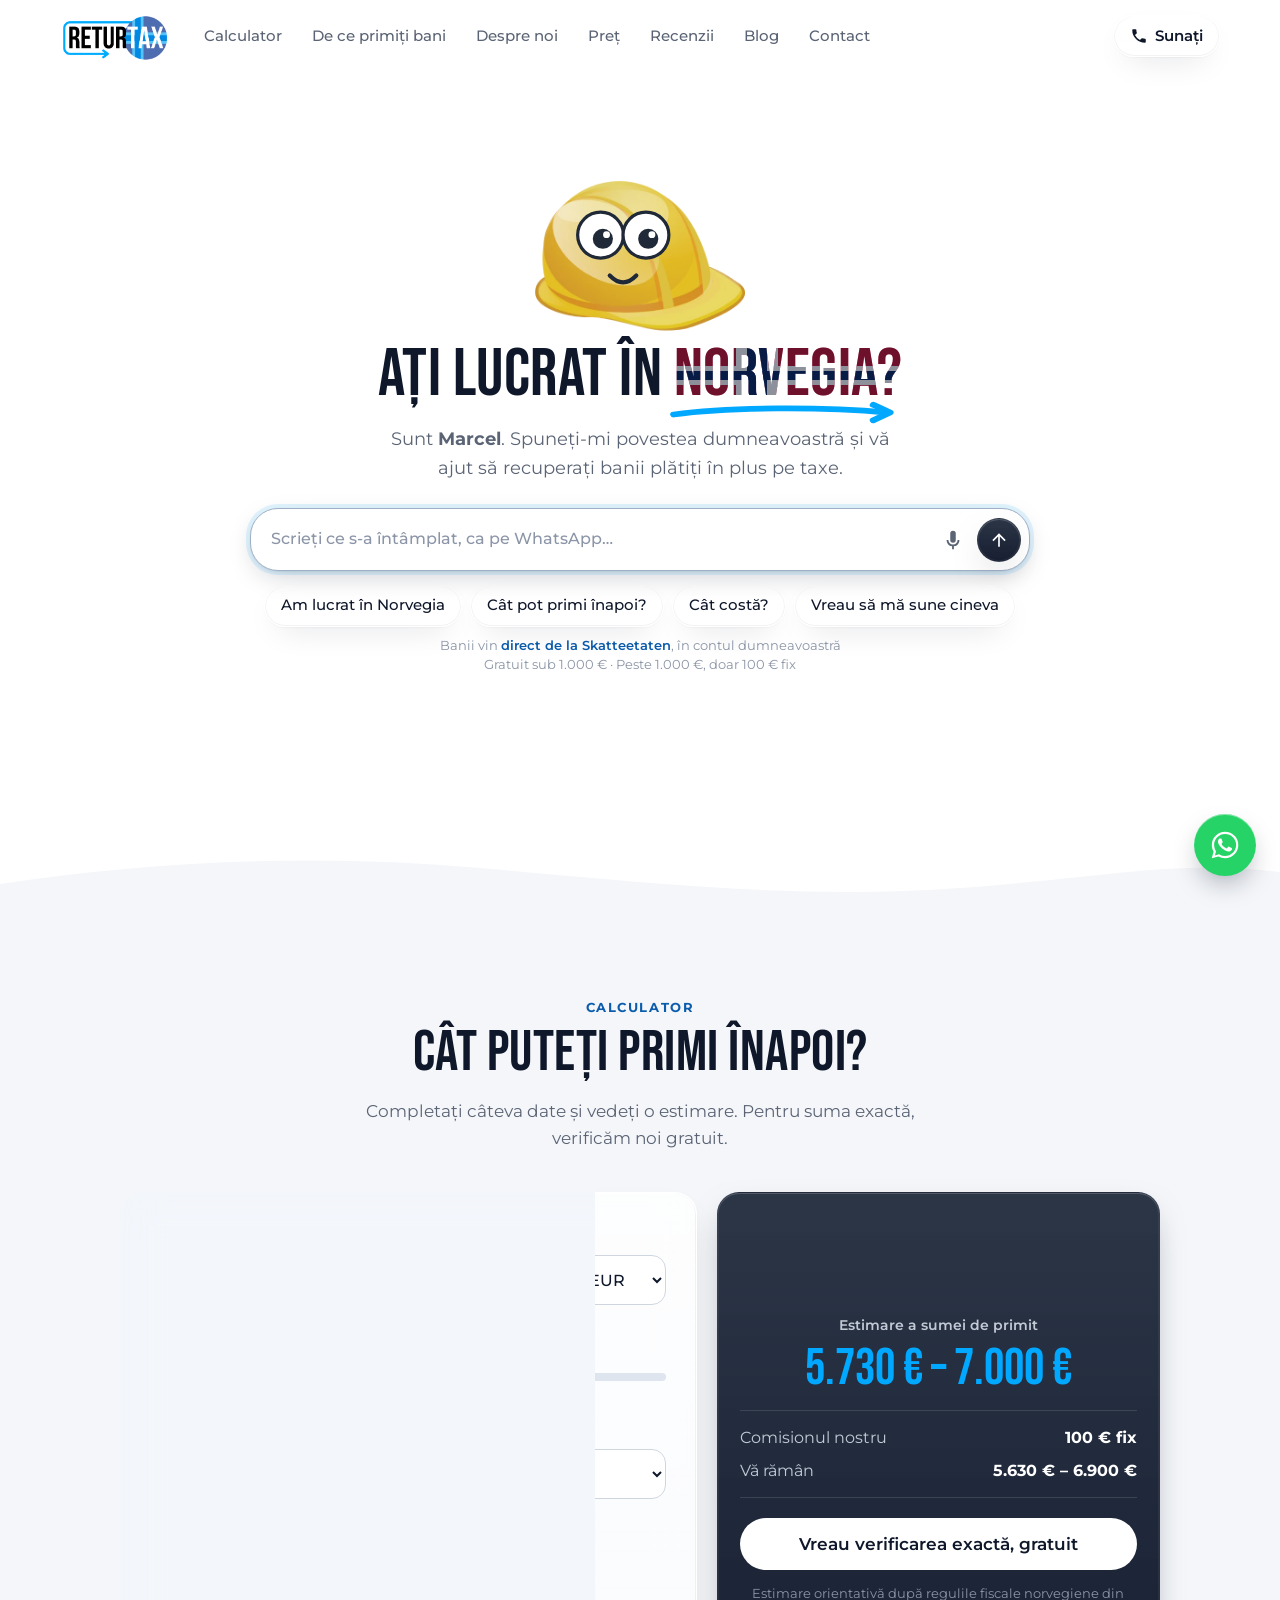
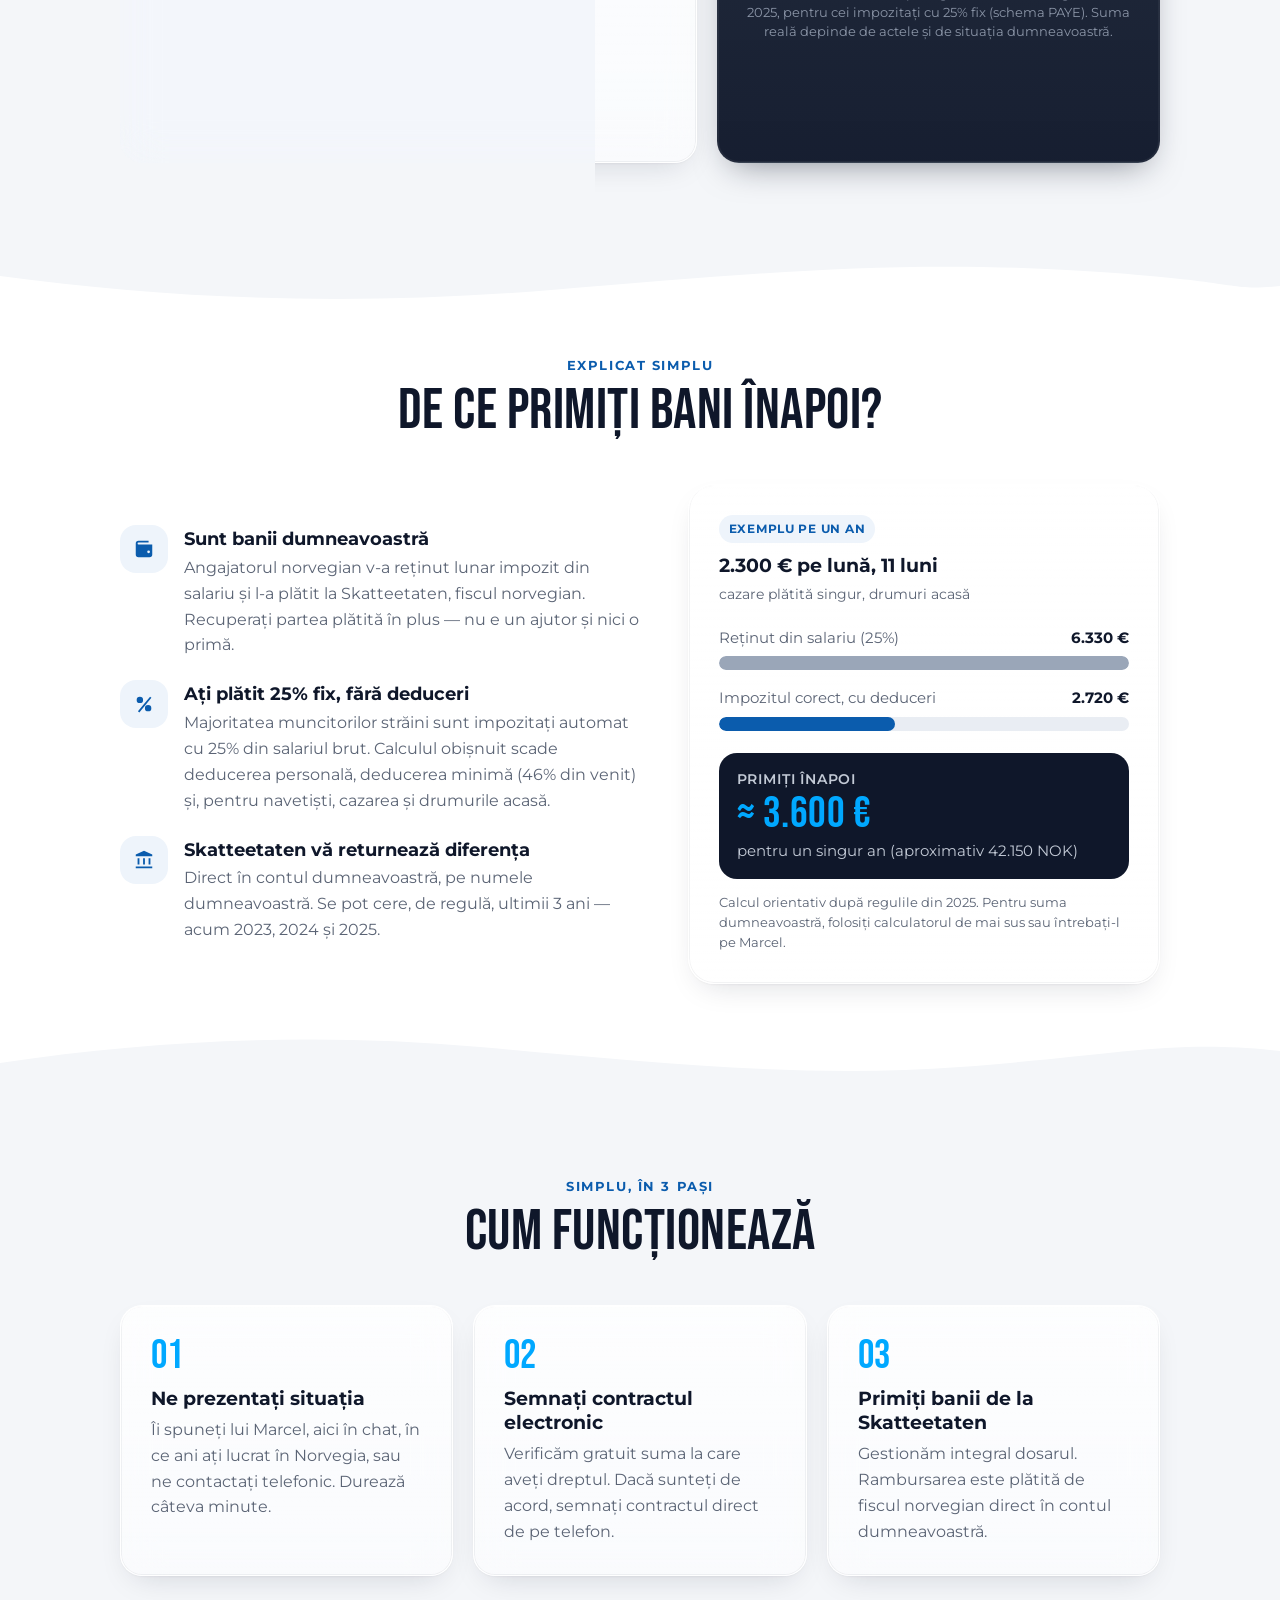
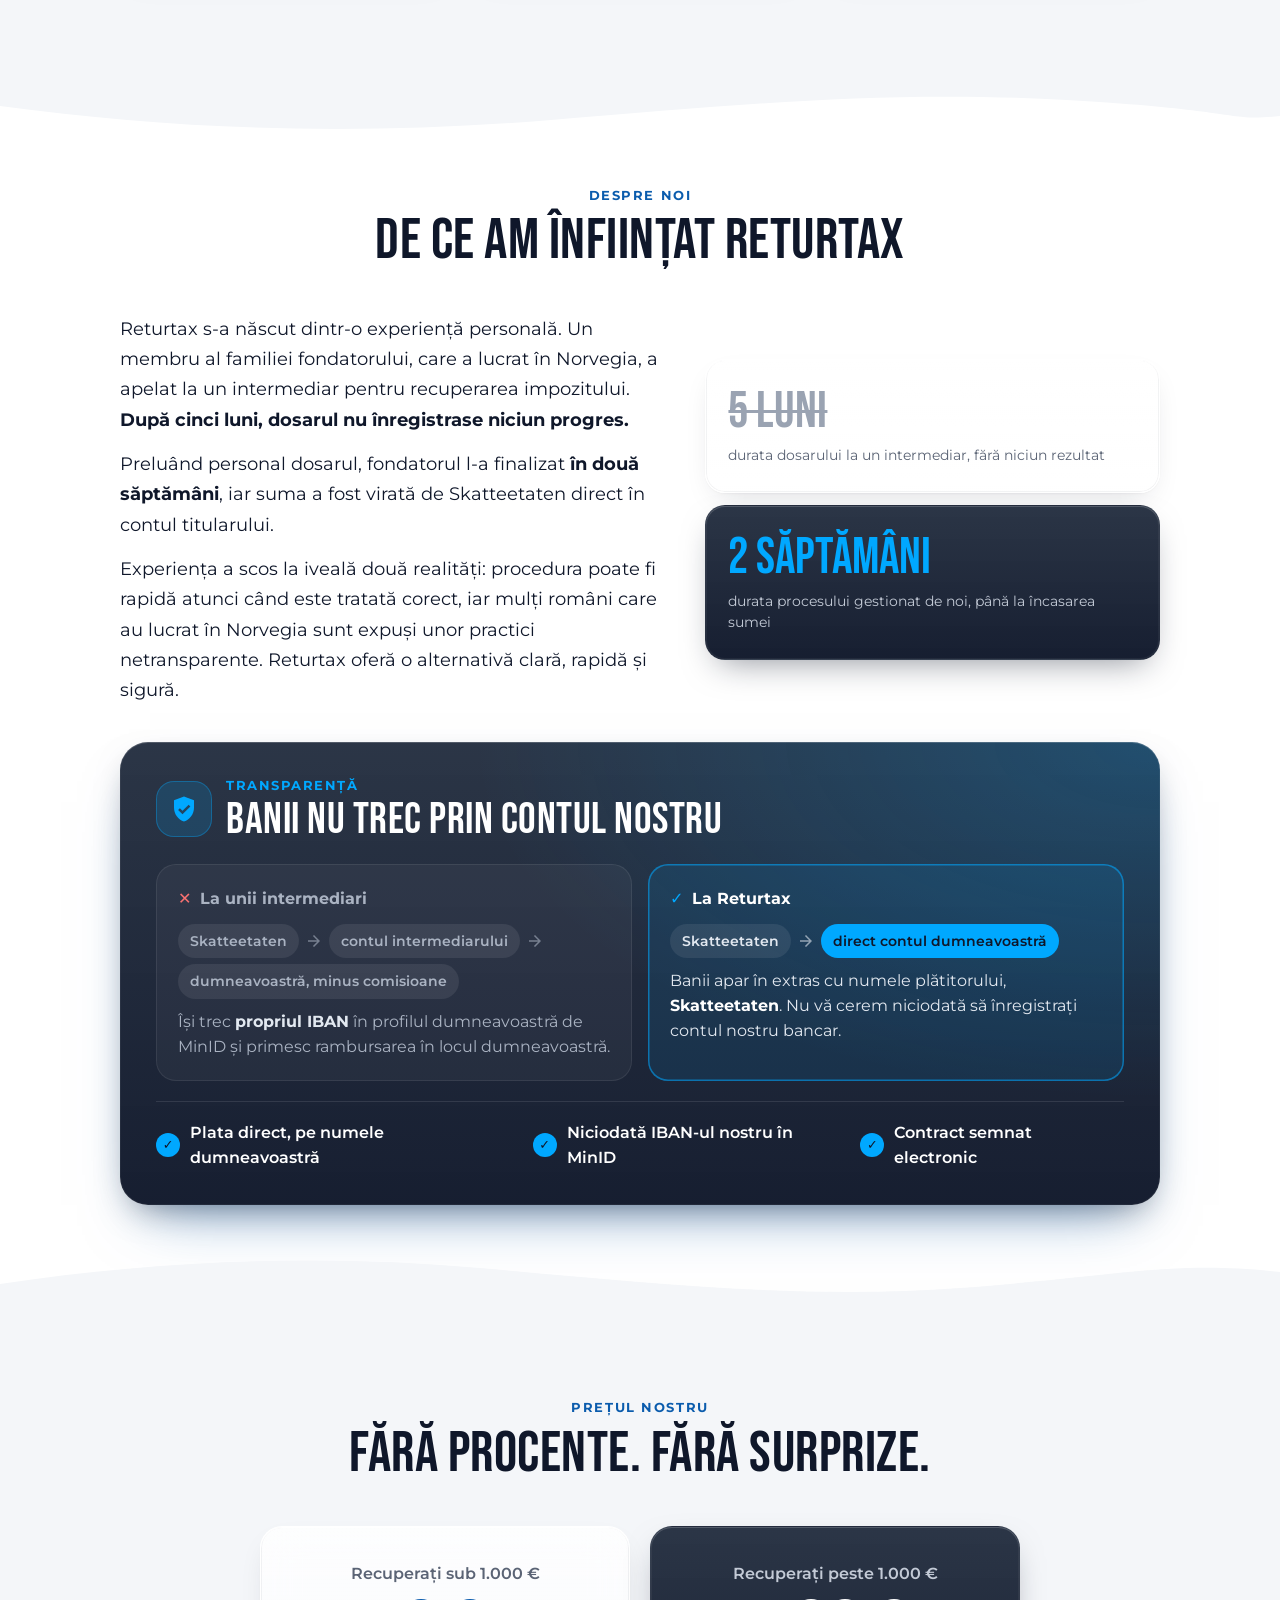
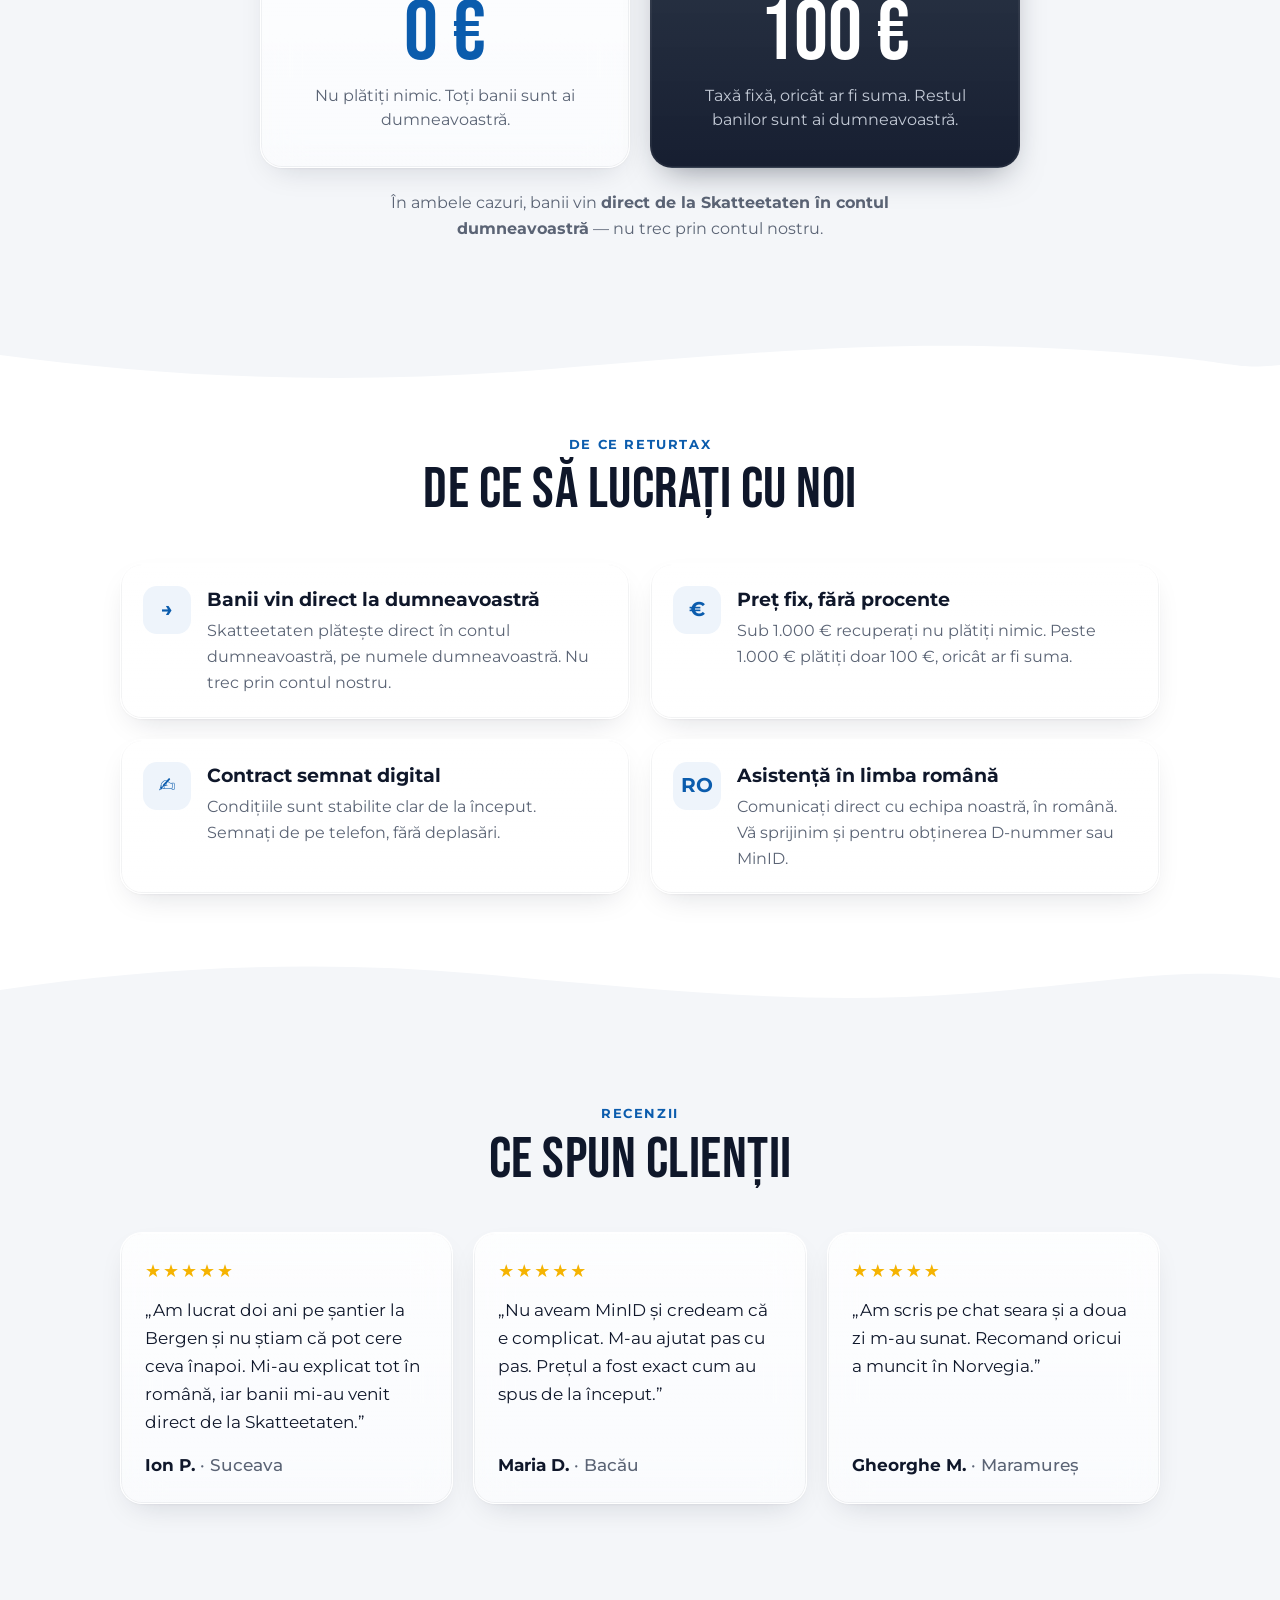
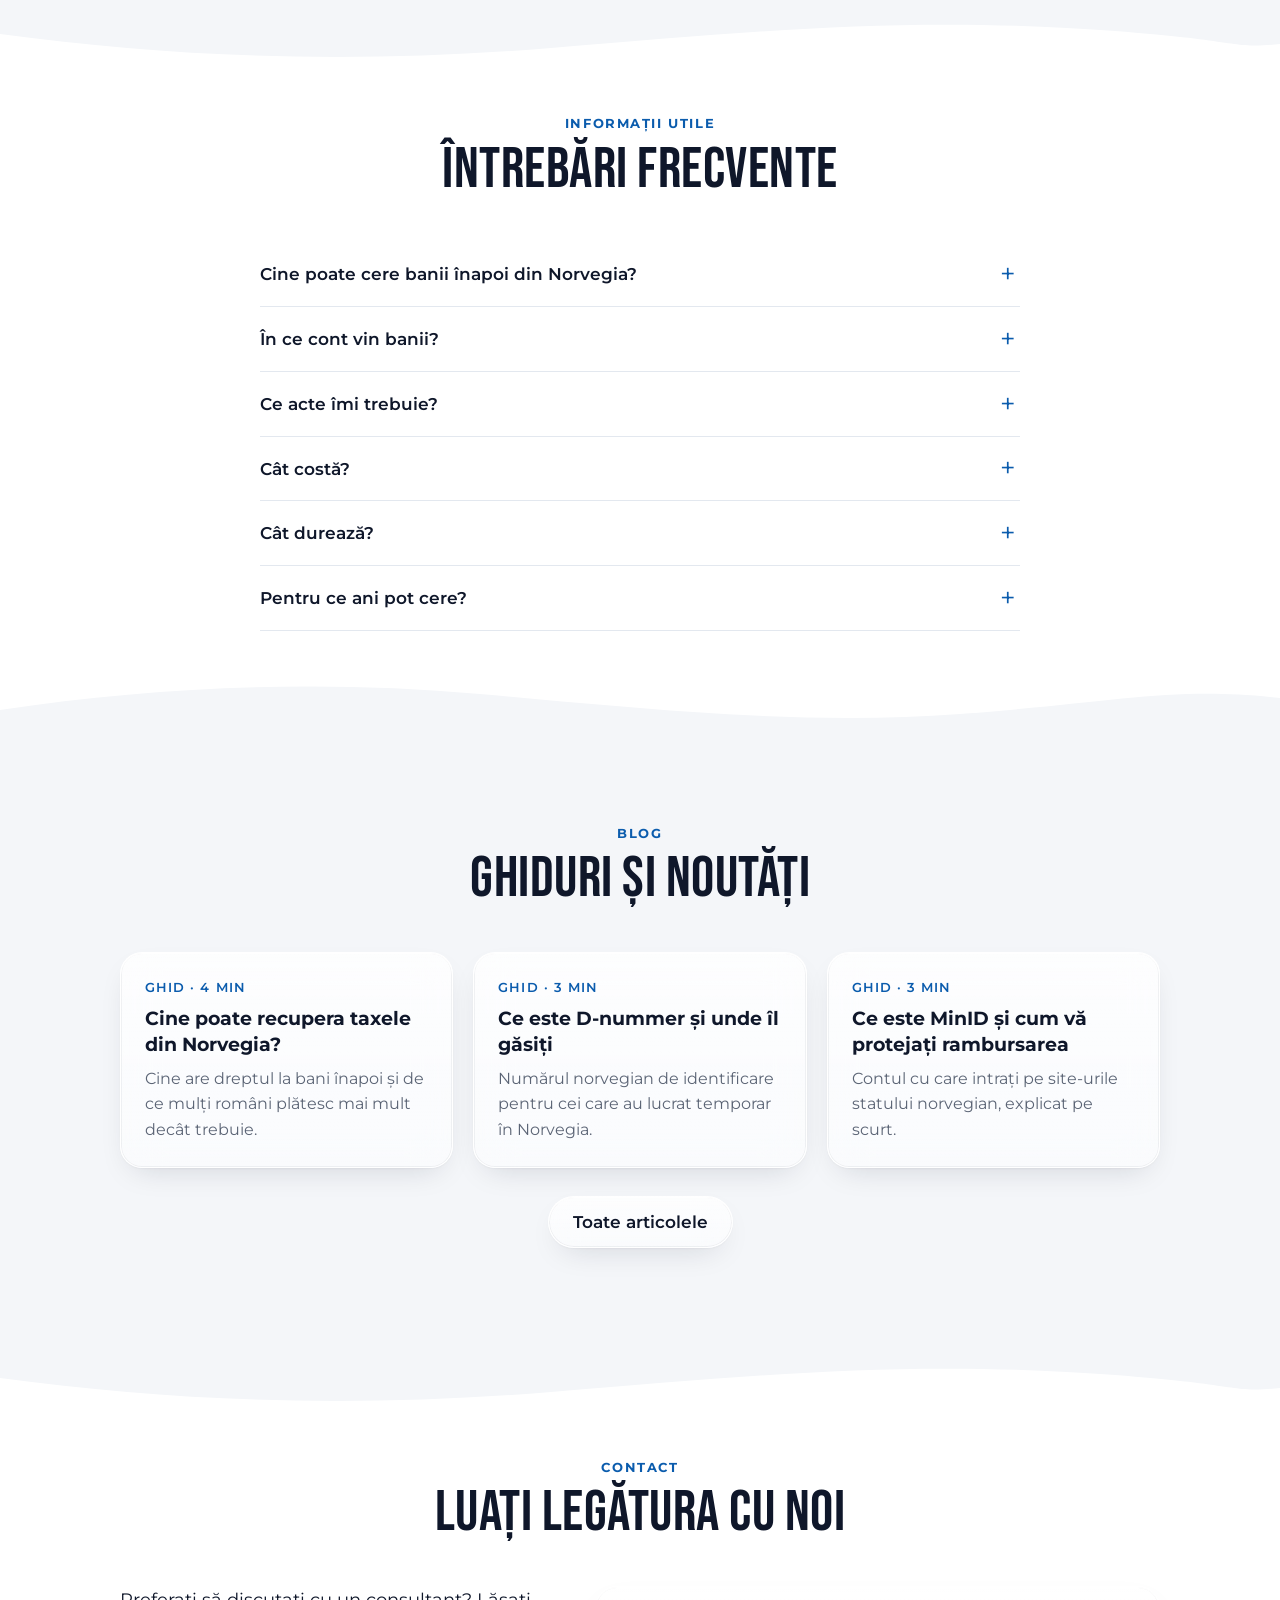
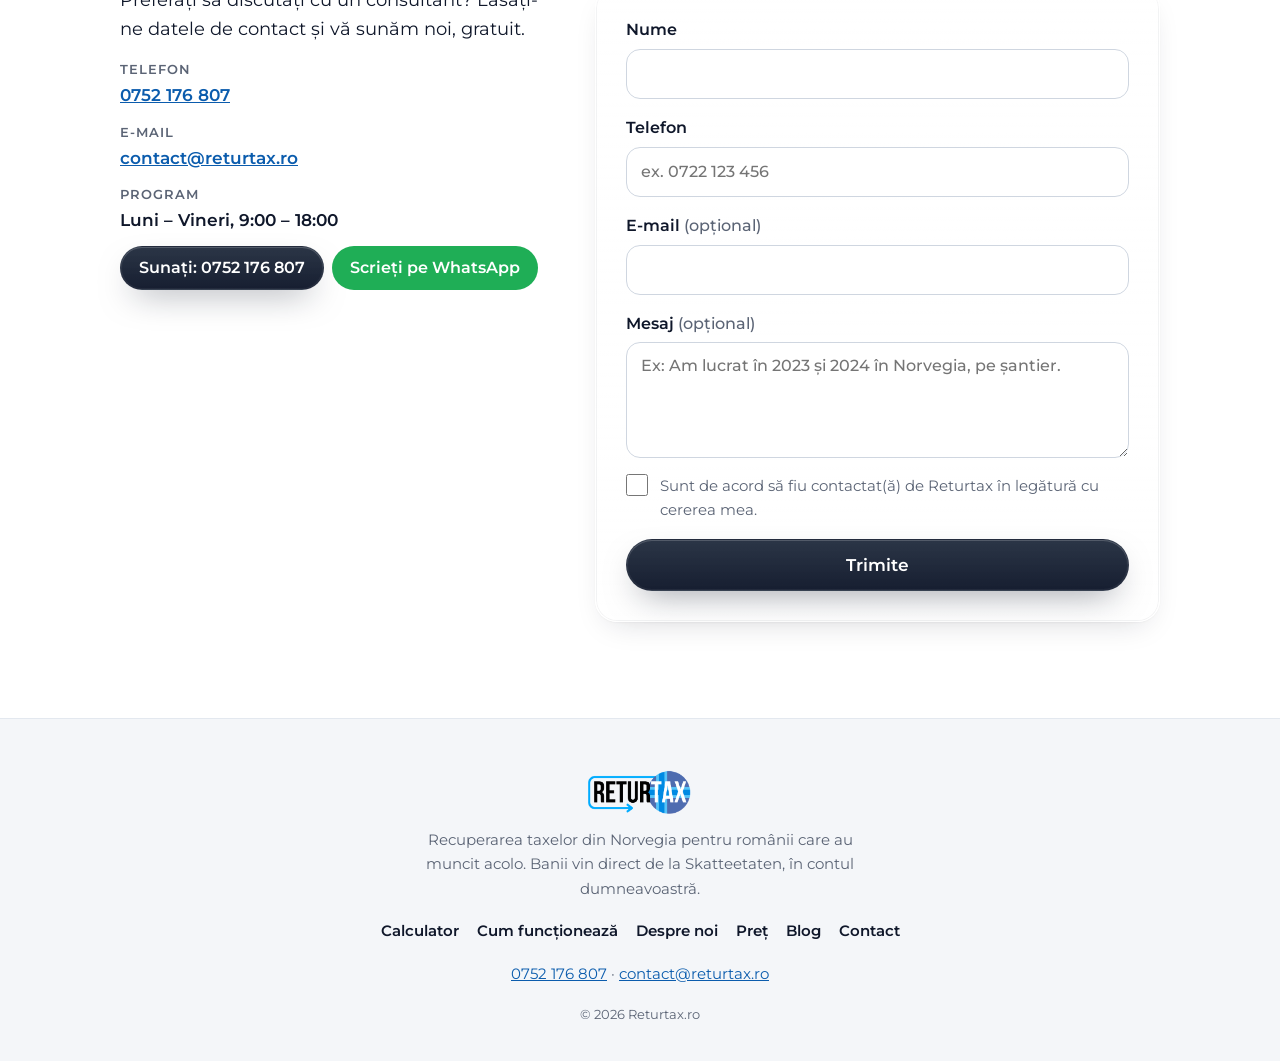
==== index.html @ e38d5b73 "Transparența, pusă în evidență: panou închis cu cele două drumuri ale banilor - La unii intermediari" ====
<!doctype html>
<html lang="ro">
<head>
  <meta charset="utf-8">
  <meta name="viewport" content="width=device-width, initial-scale=1, viewport-fit=cover, interactive-widget=resizes-content">
  <title>Recuperare taxe Norvegia pentru români | Returtax</title>
  <meta name="description" content="Ați lucrat în Norvegia? Recuperați impozitul plătit în plus. Banii vin direct de la Skatteetaten în contul dumneavoastră. Gratuit sub 1.000 €, 100 € fix peste 1.000 €.">
  <link rel="canonical" href="https://returtax.ro/">
  <meta name="robots" content="index, follow, max-image-preview:large">
  <meta name="theme-color" content="#ffffff">

  <meta property="og:type" content="website">
  <meta property="og:locale" content="ro_RO">
  <meta property="og:site_name" content="Returtax">
  <meta property="og:title" content="Recuperare taxe Norvegia pentru români | Returtax">
  <meta property="og:description" content="Banii vin direct de la Skatteetaten, pe numele dumneavoastră. Gratuit sub 1.000 € recuperați, 100 € fix peste. Totul în română.">
  <meta property="og:url" content="https://returtax.ro/">
  <meta property="og:image" content="https://returtax.ro/assets/og-image.png">
  <meta property="og:image:width" content="1200">
  <meta property="og:image:height" content="630">
  <meta name="twitter:card" content="summary_large_image">

  <link rel="icon" type="image/png" href="/assets/icon.png">
  <link rel="apple-touch-icon" href="/assets/icon.png">
  <link rel="preconnect" href="https://fonts.googleapis.com">
  <link rel="preconnect" href="https://fonts.gstatic.com" crossorigin>
  <link href="https://fonts.googleapis.com/css2?family=Bebas+Neue&family=Montserrat:wght@400;500;600;700&display=swap" rel="stylesheet">
  <link rel="stylesheet" href="/css/style.css?v=20261009174756">

  <script type="application/ld+json">
  {
    "@context": "https://schema.org",
    "@graph": [
      {
        "@type": "Organization",
        "@id": "https://returtax.ro/#org",
        "name": "Returtax",
        "url": "https://returtax.ro/",
        "logo": "https://returtax.ro/assets/logo.png",
        "email": "contact@returtax.ro",
        "telephone": "+40752176807",
        "description": "Returtax ajută românii care au lucrat în Norvegia să recupereze impozitul plătit în plus. Banii sunt plătiți de Skatteetaten direct în contul clientului, nu printr-un cont intermediar.",
        "areaServed": ["RO", "NO"],
        "knowsLanguage": ["ro"],
        "contactPoint": {
          "@type": "ContactPoint",
          "telephone": "+40752176807",
          "email": "contact@returtax.ro",
          "contactType": "customer service",
          "availableLanguage": ["Romanian"]
        }
      },
      {
        "@type": "WebSite",
        "@id": "https://returtax.ro/#website",
        "url": "https://returtax.ro/",
        "name": "Returtax",
        "inLanguage": "ro-RO",
        "publisher": { "@id": "https://returtax.ro/#org" }
      },
      {
        "@type": "Service",
        "@id": "https://returtax.ro/#service",
        "name": "Recuperare taxe din Norvegia",
        "serviceType": "Recuperarea impozitului plătit în plus în Norvegia",
        "description": "Verificare gratuită, întocmirea și trimiterea documentelor către Skatteetaten. Rambursarea este plătită de Skatteetaten direct în contul bancar al clientului.",
        "provider": { "@id": "https://returtax.ro/#org" },
        "areaServed": ["RO", "NO"],
        "audience": { "@type": "Audience", "audienceType": "Români care au lucrat în Norvegia" },
        "offers": [
          {
            "@type": "Offer",
            "name": "Recuperare sub 1.000 €",
            "price": "0",
            "priceCurrency": "EUR",
            "description": "Dacă suma recuperată este sub 1.000 €, serviciul este gratuit."
          },
          {
            "@type": "Offer",
            "name": "Recuperare peste 1.000 €",
            "price": "100",
            "priceCurrency": "EUR",
            "description": "Dacă suma recuperată este peste 1.000 €, taxa este fixă: 100 €, indiferent de sumă."
          }
        ]
      },
      {
        "@type": "FAQPage",
        "@id": "https://returtax.ro/#faq",
        "mainEntity": [
          {
            "@type": "Question",
            "name": "Cine poate cere banii înapoi din Norvegia?",
            "acceptedAnswer": { "@type": "Answer", "text": "Oricine a lucrat în Norvegia și a plătit impozit acolo. Mulți au plătit mai mult decât trebuia, mai ales cei care și-au plătit singuri drumul sau cazarea, sau au avut familia în România." }
          },
          {
            "@type": "Question",
            "name": "În ce cont vin banii recuperați din Norvegia?",
            "acceptedAnswer": { "@type": "Answer", "text": "La Returtax, banii vin direct de la Skatteetaten în contul dumneavoastră bancar, pe numele dumneavoastră. Nu trecem niciodată IBAN-ul nostru în contul dumneavoastră de MinID sau la Skatteetaten." }
          },
          {
            "@type": "Question",
            "name": "Ce acte îmi trebuie pentru recuperarea taxelor din Norvegia?",
            "acceptedAnswer": { "@type": "Answer", "text": "Cel mai important: D-nummer (numărul norvegian de identificare) și MinID (contul cu care intrați pe site-urile statului norvegian). În plus, actul de identitate și un cont bancar." }
          },
          {
            "@type": "Question",
            "name": "Cât costă recuperarea taxelor cu Returtax?",
            "acceptedAnswer": { "@type": "Answer", "text": "Dacă recuperați sub 1.000 €, nu plătiți nimic. Dacă recuperați peste 1.000 €, plătiți doar 100 € fix, indiferent de sumă, fără procente. Verificarea este gratuită." }
          },
          {
            "@type": "Question",
            "name": "Cât durează recuperarea taxelor din Norvegia?",
            "acceptedAnswer": { "@type": "Answer", "text": "Depinde de Skatteetaten și de actele fiecăruia. Cu D-nummer și MinID în regulă, dosarul se poate rezolva în câteva săptămâni." }
          },
          {
            "@type": "Question",
            "name": "Pentru ce ani pot cere taxele înapoi?",
            "acceptedAnswer": { "@type": "Answer", "text": "De regulă, ultimii 3 ani: trecerea de la impozitarea fixă de 25% (PAYE) la impozitarea obișnuită se poate cere până la 3 ani după anul respectiv." }
          },
          {
            "@type": "Question",
            "name": "De ce primesc bani înapoi din Norvegia?",
            "acceptedAnswer": { "@type": "Answer", "text": "Majoritatea muncitorilor străini sunt impozitați automat cu 25% fix din salariul brut, fără deduceri. Cu impozitarea obișnuită se scad deducerea personală, deducerea minimă de 46% din venit și, pentru navetiști, cazarea și drumurile acasă. Diferența de impozit plătită în plus este returnată de Skatteetaten direct în contul clientului." }
          }
        ]
      }
    ]
  }
  </script>
</head>
<body class="home">
  <a class="skip-link" href="#continut">Sari la conținut</a>

  <header class="topbar">
    <div class="topbar-inner">
      <a href="/" class="brand" aria-label="Returtax — pagina principală">
        <img src="/assets/logo.png" alt="Returtax" width="740" height="380">
      </a>
      <nav class="nav" aria-label="Meniu principal">
        <a href="/#calculator">Calculator</a>
        <a href="/#de-ce">De ce primiți bani</a>
        <a href="/#despre">Despre noi</a>
        <a href="/#pret">Preț</a>
        <a href="/#recenzii">Recenzii</a>
        <a href="/blog/">Blog</a>
        <a href="/#contact">Contact</a>
      </nav>
      <a class="call" href="tel:+40752176807" aria-label="Sunați-ne: 0752 176 807">
        <svg aria-hidden="true" viewBox="0 0 24 24" width="18" height="18"><path fill="currentColor" d="M6.6 10.8a15.1 15.1 0 0 0 6.6 6.6l2.2-2.2c.3-.3.7-.4 1-.2 1.1.4 2.3.6 3.6.6.6 0 1 .4 1 1V20c0 .6-.4 1-1 1A17 17 0 0 1 3 4c0-.6.4-1 1-1h3.5c.6 0 1 .4 1 1 0 1.3.2 2.5.6 3.6.1.3 0 .7-.2 1l-2.3 2.2z"/></svg>
        <span>Sunați</span>
      </a>
      <button type="button" class="menu-btn" aria-expanded="false" aria-controls="mobile-menu" aria-label="Deschide meniul">
        <span></span><span></span><span></span>
      </button>
    </div>
    <nav id="mobile-menu" class="mobile-menu" aria-label="Meniu" hidden>
      <a href="/#calculator">Calculator</a>
      <a href="/#cum-functioneaza">Cum funcționează</a>
      <a href="/#despre">Despre noi</a>
      <a href="/#pret">Preț</a>
      <a href="/#recenzii">Recenzii</a>
      <a href="/#intrebari">Întrebări frecvente</a>
      <a href="/blog/">Blog</a>
      <a href="/#contact">Contact</a>
      <a class="btn btn-dark" href="tel:+40752176807">Sunați: 0752 176 807</a>
    </nav>
  </header>

  <!-- Ecranul 1: conversația cu Marcel (cât tot ecranul) -->
  <div class="screen">
    <main class="app" id="chat">
      <section class="intro" aria-labelledby="title">
        <div id="hero-bot" class="hero-bot"></div>
        <h1 id="title">Ați lucrat în <span class="underline flag-text">Norvegia?<svg aria-hidden="true" viewBox="0 0 200 24" preserveAspectRatio="none"><path d="M4 14 C 50 6, 130 6, 184 12" fill="none" stroke="#00a8ff" stroke-width="6" stroke-linecap="round"/><path d="M172 4 L186 12 L172 20" fill="none" stroke="#00a8ff" stroke-width="6" stroke-linecap="round" stroke-linejoin="round"/></svg></span></h1>
        <p>Sunt <strong>Marcel</strong>. Spuneți-mi povestea dumneavoastră și vă ajut să recuperați banii plătiți în plus pe taxe.</p>
      </section>

      <ol id="chat-log" class="chat-log" aria-live="polite" aria-relevant="additions"></ol>

      <div id="quick-replies" class="quick-replies" role="group" aria-label="Sugestii"></div>

      <form id="chat-form" class="composer" autocomplete="off">
        <label for="chat-input" class="visually-hidden">Mesajul dumneavoastră</label>
        <textarea id="chat-input" rows="1" placeholder="Scrieți ce s-a întâmplat, ca pe WhatsApp…"></textarea>
        <div class="composer-actions">
        <button type="button" id="mic-btn" class="icon-btn mic" hidden aria-pressed="false" aria-label="Dictați mesajul">
          <svg aria-hidden="true" viewBox="0 0 24 24" width="22" height="22"><path fill="currentColor" d="M12 15a3 3 0 0 0 3-3V5a3 3 0 1 0-6 0v7a3 3 0 0 0 3 3zm5-3a5 5 0 0 1-10 0H5a7 7 0 0 0 6 6.9V22h2v-3.1A7 7 0 0 0 19 12h-2z"/></svg>
        </button>
        <button type="submit" class="icon-btn send" aria-label="Trimite">
          <svg aria-hidden="true" viewBox="0 0 24 24" width="20" height="20"><path fill="currentColor" d="M11 20V7.8l-5.6 5.6L4 12l8-8 8 8-1.4 1.4L13 7.8V20z"/></svg>
        </button>
        </div>
      </form>

      <p class="note">Banii vin <strong>direct de la Skatteetaten</strong>, în contul dumneavoastră<br>Gratuit sub 1.000 € · Peste 1.000 €, doar 100 € fix</p>
    </main>

    <a href="#calculator" class="scroll-hint">
      Calculați suma
      <svg aria-hidden="true" viewBox="0 0 24 24" width="20" height="20"><path fill="currentColor" d="M12 16.6 5.4 10l1.4-1.4 5.2 5.2 5.2-5.2 1.4 1.4z"/></svg>
    </a>
  </div>

  <!-- Ecranele 2+: site-ul propriu-zis -->
  <div class="info" id="continut">
    <section id="calculator" class="section section-soft" aria-labelledby="calc-title">
      <p class="kicker">Calculator</p>
      <h2 id="calc-title">Cât puteți primi înapoi?</h2>
      <p class="section-lead">Completați câteva date și vedeți o estimare. Pentru suma exactă, verificăm noi gratuit.</p>

      <form id="calc-form" class="calc" novalidate>
        <div class="calc-fields">
          <div class="field">
            <label for="calc-salary">Câștig lunar aproximativ (brut)</label>
            <div class="input-group">
              <input id="calc-salary" name="salary" type="number" inputmode="numeric" min="0" step="50" value="2300">
              <select id="calc-currency" name="currency" aria-label="Moneda">
                <option value="EUR" selected>EUR</option>
                <option value="NOK">NOK</option>
              </select>
            </div>
          </div>
          <div class="field">
            <label for="calc-months">Câte luni pe an ați lucrat? <output id="calc-months-out" for="calc-months">8 luni</output></label>
            <input id="calc-months" name="months" type="range" min="1" max="12" value="8">
          </div>
          <div class="field">
            <label for="calc-years">Pentru câți ani cereți banii?</label>
            <select id="calc-years" name="years">
              <option value="1">1 an</option>
              <option value="2" selected>2 ani</option>
              <option value="3">3 ani (maximul)</option>
            </select>
          </div>
          <fieldset class="field checks">
            <legend>Ce se potrivește în cazul dumneavoastră?</legend>
            <label><input type="checkbox" name="housing" checked> Mi-am plătit singur cazarea în Norvegia</label>
            <label><input type="checkbox" name="travel" checked> Am venit acasă, în România, pe banii mei</label>
            <label><input type="checkbox" name="family"> Am familia (soț/soție, copii) în România</label>
            <label><input type="checkbox" name="loan"> Am un credit la bancă în România</label>
          </fieldset>
        </div>

        <div class="calc-result" aria-live="polite">
          <p class="calc-label">Estimare a sumei de primit</p>
          <p class="calc-range"><span id="calc-low">—</span> – <span id="calc-high">—</span></p>
          <dl class="calc-lines">
            <div><dt>Comisionul nostru</dt><dd id="calc-fee">—</dd></div>
            <div><dt>Vă rămân</dt><dd id="calc-net">—</dd></div>
          </dl>
          <button type="button" id="calc-cta" class="btn btn-primary">Vreau verificarea exactă, gratuit</button>
          <p class="calc-disclaimer">Estimare orientativă după regulile fiscale norvegiene din 2025, pentru cei impozitați cu 25% fix (schema PAYE). Suma reală depinde de actele și de situația dumneavoastră.</p>
        </div>
      </form>
    </section>

    <section id="de-ce" class="section" aria-labelledby="why-money-title">
      <p class="kicker">Explicat simplu</p>
      <h2 id="why-money-title">De ce primiți bani înapoi?</h2>
      <div class="why-grid">
        <ul class="why-list">
          <li>
            <span class="why-icon" aria-hidden="true">
              <svg viewBox="0 0 24 24" width="22" height="22"><path fill="currentColor" d="M21 7.3V18a3 3 0 0 1-3 3H6a3 3 0 0 1-3-3V6a3 3 0 0 1 3-3h11v2H6a1 1 0 0 0 0 2h15v.3zM17 13.5a1.5 1.5 0 1 0 0 3 1.5 1.5 0 0 0 0-3z"/></svg>
            </span>
            <div>
              <h3>Sunt banii dumneavoastră</h3>
              <p>Angajatorul norvegian v-a reținut lunar impozit din salariu și l-a plătit la Skatteetaten, fiscul norvegian. Recuperați partea plătită în plus — nu e un ajutor și nici o primă.</p>
            </div>
          </li>
          <li>
            <span class="why-icon" aria-hidden="true">
              <svg viewBox="0 0 24 24" width="22" height="22"><path fill="currentColor" d="M7.5 11a3.5 3.5 0 1 1 0-7 3.5 3.5 0 0 1 0 7zm9 9a3.5 3.5 0 1 1 0-7 3.5 3.5 0 0 1 0 7zM5.4 20 18.6 4l1.5 1.3L6.9 21.3z"/></svg>
            </span>
            <div>
              <h3>Ați plătit 25% fix, fără deduceri</h3>
              <p>Majoritatea muncitorilor străini sunt impozitați automat cu 25% din salariul brut. Calculul obișnuit scade deducerea personală, deducerea minimă (46% din venit) și, pentru navetiști, cazarea și drumurile acasă.</p>
            </div>
          </li>
          <li>
            <span class="why-icon" aria-hidden="true">
              <svg viewBox="0 0 24 24" width="22" height="22"><path fill="currentColor" d="M12 2 3 6v2h18V6zM5 10v7h2v-7zm6 0v7h2v-7zm6 0v7h2v-7zM3 19v2h18v-2z"/></svg>
            </span>
            <div>
              <h3>Skatteetaten vă returnează diferența</h3>
              <p>Direct în contul dumneavoastră, pe numele dumneavoastră. Se pot cere, de regulă, ultimii 3 ani — acum 2023, 2024 și 2025.</p>
            </div>
          </li>
        </ul>

        <!-- Exemplu calculat cu aceeași formulă ca estimarea (rt_estimate / refundYear, reguli 2025) -->
        <figure class="why-example">
          <figcaption>
            <span class="why-example-tag">Exemplu pe un an</span>
            <strong>2.300 € pe lună, 11 luni</strong>
            <span class="muted-small">cazare plătită singur, drumuri acasă</span>
          </figcaption>
          <div class="bar-row">
            <div class="bar-label"><span>Reținut din salariu (25%)</span><strong>6.330 €</strong></div>
            <div class="bar"><span class="bar-fill bar-paid" style="width:100%"></span></div>
          </div>
          <div class="bar-row">
            <div class="bar-label"><span>Impozitul corect, cu deduceri</span><strong>2.720 €</strong></div>
            <div class="bar"><span class="bar-fill bar-due" style="width:43%"></span></div>
          </div>
          <div class="why-result">
            <span>Primiți înapoi</span>
            <strong>≈ 3.600 €</strong>
            <em>pentru un singur an (aproximativ 42.150 NOK)</em>
          </div>
          <p class="why-example-note">Calcul orientativ după regulile din 2025. Pentru suma dumneavoastră, folosiți calculatorul de mai sus sau întrebați-l pe Marcel.</p>
        </figure>
      </div>
    </section>

    <section id="cum-functioneaza" class="section section-soft" aria-labelledby="steps-title">
      <p class="kicker">Simplu, în 3 pași</p>
      <h2 id="steps-title">Cum funcționează</h2>
      <ol class="steps">
        <li>
          <span class="step-num" aria-hidden="true">01</span>
          <h3>Ne prezentați situația</h3>
          <p>Îi spuneți lui Marcel, aici în chat, în ce ani ați lucrat în Norvegia, sau ne contactați telefonic. Durează câteva minute.</p>
        </li>
        <li>
          <span class="step-num" aria-hidden="true">02</span>
          <h3>Semnați contractul electronic</h3>
          <p>Verificăm gratuit suma la care aveți dreptul. Dacă sunteți de acord, semnați contractul direct de pe telefon.</p>
        </li>
        <li>
          <span class="step-num" aria-hidden="true">03</span>
          <h3>Primiți banii de la Skatteetaten</h3>
          <p>Gestionăm integral dosarul. Rambursarea este plătită de fiscul norvegian direct în contul dumneavoastră.</p>
        </li>
      </ol>
    </section>

    <section id="despre" class="section" aria-labelledby="about-title">
      <p class="kicker">Despre noi</p>
      <h2 id="about-title">De ce am înființat Returtax</h2>
      <div class="story">
        <div class="story-text">
          <p>Returtax s-a născut dintr-o experiență personală. Un membru al familiei fondatorului, care a lucrat în Norvegia, a apelat la un intermediar pentru recuperarea impozitului. <strong>După cinci luni, dosarul nu înregistrase niciun progres.</strong></p>
          <p>Preluând personal dosarul, fondatorul l-a finalizat <strong>în două săptămâni</strong>, iar suma a fost virată de Skatteetaten direct în contul titularului.</p>
          <p>Experiența a scos la iveală două realități: procedura poate fi rapidă atunci când este tratată corect, iar mulți români care au lucrat în Norvegia sunt expuși unor practici netransparente. Returtax oferă o alternativă clară, rapidă și sigură.</p>
        </div>
        <div class="story-compare" role="list">
          <div class="compare-card" role="listitem">
            <p class="compare-num">5 luni</p>
            <p class="compare-label">durata dosarului la un intermediar, fără niciun rezultat</p>
          </div>
          <div class="compare-card compare-card-good" role="listitem">
            <p class="compare-num">2 săptămâni</p>
            <p class="compare-label">durata procesului gestionat de noi, până la încasarea sumei</p>
          </div>
        </div>
      </div>

      <aside class="transparency" aria-labelledby="transparency-title">
        <div class="transparency-head">
          <span class="shield" aria-hidden="true">
            <svg viewBox="0 0 24 24" width="30" height="30"><path fill="currentColor" d="M12 2 4 5v6c0 5 3.4 9.7 8 11 4.6-1.3 8-6 8-11V5zm-1.2 14.2-3.5-3.5 1.4-1.4 2.1 2.1 4.9-4.9 1.4 1.4z"/></svg>
          </span>
          <div>
            <p class="transparency-kicker">Transparență</p>
            <h3 id="transparency-title">Banii nu trec prin contul nostru</h3>
          </div>
        </div>

        <div class="paths">
          <div class="path path-bad">
            <p class="path-title"><span aria-hidden="true">✕</span> La unii intermediari</p>
            <div class="flow">
              <span class="flow-step">Skatteetaten</span><svg class="flow-arrow" aria-hidden="true" viewBox="0 0 24 24" width="18" height="18"><path fill="currentColor" d="M12 4l-1.4 1.4 5.6 5.6H4v2h12.2l-5.6 5.6L12 20l8-8z"/></svg><span class="flow-step">contul intermediarului</span><svg class="flow-arrow" aria-hidden="true" viewBox="0 0 24 24" width="18" height="18"><path fill="currentColor" d="M12 4l-1.4 1.4 5.6 5.6H4v2h12.2l-5.6 5.6L12 20l8-8z"/></svg><span class="flow-step">dumneavoastră, minus comisioane</span>
            </div>
            <p>Își trec <strong>propriul IBAN</strong> în profilul dumneavoastră de MinID și primesc rambursarea în locul dumneavoastră.</p>
          </div>
          <div class="path path-good">
            <p class="path-title"><span aria-hidden="true">✓</span> La Returtax</p>
            <div class="flow">
              <span class="flow-step">Skatteetaten</span><svg class="flow-arrow" aria-hidden="true" viewBox="0 0 24 24" width="18" height="18"><path fill="currentColor" d="M12 4l-1.4 1.4 5.6 5.6H4v2h12.2l-5.6 5.6L12 20l8-8z"/></svg><span class="flow-step flow-you">direct contul dumneavoastră</span>
            </div>
            <p>Banii apar în extras cu numele plătitorului, <strong>Skatteetaten</strong>. Nu vă cerem niciodată să înregistrați contul nostru bancar.</p>
          </div>
        </div>

        <ul class="promises">
          <li><span aria-hidden="true">✓</span> Plata direct, pe numele dumneavoastră</li>
          <li><span aria-hidden="true">✓</span> Niciodată IBAN-ul nostru în MinID</li>
          <li><span aria-hidden="true">✓</span> Contract semnat electronic</li>
        </ul>
      </aside>
    </section>

    <section id="pret" class="section section-soft" aria-labelledby="price-title">
      <p class="kicker">Prețul nostru</p>
      <h2 id="price-title">Fără procente. Fără surprize.</h2>
      <div class="pricing">
        <div class="price-card">
          <p class="price-when">Recuperați sub 1.000 €</p>
          <p class="price-amount">0 €</p>
          <p class="price-desc">Nu plătiți nimic. Toți banii sunt ai dumneavoastră.</p>
        </div>
        <div class="price-card price-card-dark">
          <p class="price-when">Recuperați peste 1.000 €</p>
          <p class="price-amount">100 €</p>
          <p class="price-desc">Taxă fixă, oricât ar fi suma. Restul banilor sunt ai dumneavoastră.</p>
        </div>
      </div>
      <p class="pricing-note">În ambele cazuri, banii vin <strong>direct de la Skatteetaten în contul dumneavoastră</strong> — nu trec prin contul nostru.</p>
    </section>

    <section class="section" aria-labelledby="why-title">
      <p class="kicker">De ce Returtax</p>
      <h2 id="why-title">De ce să lucrați cu noi</h2>
      <ul class="perks">
        <li>
          <span class="perk-icon" aria-hidden="true">→</span>
          <div><h3>Banii vin direct la dumneavoastră</h3><p>Skatteetaten plătește direct în contul dumneavoastră, pe numele dumneavoastră. Nu trec prin contul nostru.</p></div>
        </li>
        <li>
          <span class="perk-icon" aria-hidden="true">€</span>
          <div><h3>Preț fix, fără procente</h3><p>Sub 1.000 € recuperați nu plătiți nimic. Peste 1.000 € plătiți doar 100 €, oricât ar fi suma.</p></div>
        </li>
        <li>
          <span class="perk-icon" aria-hidden="true">✍</span>
          <div><h3>Contract semnat digital</h3><p>Condițiile sunt stabilite clar de la început. Semnați de pe telefon, fără deplasări.</p></div>
        </li>
        <li>
          <span class="perk-icon" aria-hidden="true">RO</span>
          <div><h3>Asistență în limba română</h3><p>Comunicați direct cu echipa noastră, în română. Vă sprijinim și pentru obținerea D-nummer sau MinID.</p></div>
        </li>
      </ul>
    </section>

    <!-- RECENZII: textele de mai jos sunt EXEMPLE de așezare în pagină.
         Înlocuiți-le cu recenzii reale (cu acordul clienților) înainte de lansare. -->
    <section id="recenzii" class="section section-soft" aria-labelledby="reviews-title">
      <p class="kicker">Recenzii</p>
      <h2 id="reviews-title">Ce spun clienții</h2>
      <ul class="reviews">
        <li class="review">
          <p class="stars" aria-label="5 din 5 stele">★★★★★</p>
          <blockquote>„Am lucrat doi ani pe șantier la Bergen și nu știam că pot cere ceva înapoi. Mi-au explicat tot în română, iar banii mi-au venit direct de la Skatteetaten.”</blockquote>
          <p class="review-author">Ion P. <span>· Suceava</span></p>
        </li>
        <li class="review">
          <p class="stars" aria-label="5 din 5 stele">★★★★★</p>
          <blockquote>„Nu aveam MinID și credeam că e complicat. M-au ajutat pas cu pas. Prețul a fost exact cum au spus de la început.”</blockquote>
          <p class="review-author">Maria D. <span>· Bacău</span></p>
        </li>
        <li class="review">
          <p class="stars" aria-label="5 din 5 stele">★★★★★</p>
          <blockquote>„Am scris pe chat seara și a doua zi m-au sunat. Recomand oricui a muncit în Norvegia.”</blockquote>
          <p class="review-author">Gheorghe M. <span>· Maramureș</span></p>
        </li>
      </ul>
    </section>

    <section id="intrebari" class="section" aria-labelledby="faq-title">
      <p class="kicker">Informații utile</p>
      <h2 id="faq-title">Întrebări frecvente</h2>
      <div class="faq">
        <details>
          <summary>Cine poate cere banii înapoi din Norvegia?</summary>
          <p>Oricine a lucrat în Norvegia și a plătit impozit acolo. Mulți au plătit mai mult decât trebuia — mai ales cei care și-au plătit singuri drumul sau cazarea, sau au avut familia în România.</p>
        </details>
        <details>
          <summary>În ce cont vin banii?</summary>
          <p>Direct în contul dumneavoastră, de la Skatteetaten. În extras, plata apare cu denumirea Skatteetaten. Nu înregistrăm niciodată contul nostru bancar în profilul dumneavoastră de MinID și vă recomandăm să nu acceptați acest lucru din partea nimănui.</p>
        </details>
        <details>
          <summary>Ce acte îmi trebuie?</summary>
          <p>Cel mai important: <strong>D-nummer</strong> (numărul norvegian de identificare) și <strong>MinID</strong> (contul cu care intrați pe site-urile statului norvegian). În plus, actul de identitate și un cont bancar. Dacă nu le mai știți, vă ajutăm noi să le recuperați.</p>
        </details>
        <details>
          <summary>Cât costă?</summary>
          <p>Dacă recuperați sub 1.000 €, nu plătiți nimic. Dacă recuperați peste 1.000 €, plătiți doar 100 € fix, indiferent de sumă — fără procente. Verificarea este gratuită.</p>
        </details>
        <details>
          <summary>Cât durează?</summary>
          <p>Depinde de Skatteetaten și de actele fiecăruia. Cu D-nummer și MinID în regulă, dosarul se poate rezolva în câteva săptămâni. Vă ținem la curent pe tot parcursul.</p>
        </details>
        <details>
          <summary>Pentru ce ani pot cere?</summary>
          <p>De regulă, ultimii 3 ani: trecerea la impozitarea obișnuită se poate cere până la 3 ani după anul respectiv. Acum se pot verifica 2023, 2024 și 2025.</p>
        </details>
      </div>
    </section>

    <section id="blog" class="section section-soft" aria-labelledby="blog-title">
      <p class="kicker">Blog</p>
      <h2 id="blog-title">Ghiduri și noutăți</h2>
      <ul class="posts">
        <li class="post-card">
          <a href="/blog/cine-poate-recupera-taxele-din-norvegia/">
            <p class="post-meta">Ghid · 4 min</p>
            <h3>Cine poate recupera taxele din Norvegia?</h3>
            <p>Cine are dreptul la bani înapoi și de ce mulți români plătesc mai mult decât trebuie.</p>
          </a>
        </li>
        <li class="post-card">
          <a href="/blog/ce-este-d-nummer/">
            <p class="post-meta">Ghid · 3 min</p>
            <h3>Ce este D-nummer și unde îl găsiți</h3>
            <p>Numărul norvegian de identificare pentru cei care au lucrat temporar în Norvegia.</p>
          </a>
        </li>
        <li class="post-card">
          <a href="/blog/ce-este-minid/">
            <p class="post-meta">Ghid · 3 min</p>
            <h3>Ce este MinID și cum vă protejați rambursarea</h3>
            <p>Contul cu care intrați pe site-urile statului norvegian, explicat pe scurt.</p>
          </a>
        </li>
      </ul>
      <p class="center"><a class="btn btn-outline" href="/blog/">Toate articolele</a></p>
    </section>

    <section id="contact" class="section" aria-labelledby="contact-title">
      <p class="kicker">Contact</p>
      <h2 id="contact-title">Luați legătura cu noi</h2>
      <div class="contact">
        <div class="contact-info">
          <p>Preferați să discutați cu un consultant? Lăsați-ne datele de contact și vă sunăm noi, gratuit.</p>
          <ul>
            <li><span>Telefon</span><a href="tel:+40752176807">0752 176 807</a></li>
            <li><span>E-mail</span><a href="mailto:contact@returtax.ro">contact@returtax.ro</a></li>
            <li><span>Program</span>Luni – Vineri, 9:00 – 18:00</li>
          </ul>
          <div class="contact-actions">
            <a class="btn btn-dark" href="tel:+40752176807">Sunați: 0752 176 807</a>
            <a class="btn btn-wa" href="https://wa.me/40752176807" target="_blank" rel="noopener">Scrieți pe WhatsApp</a>
          </div>
        </div>
        <form id="contact-form" class="contact-form lead-form" action="/api/contact.php" method="post">
          <input type="hidden" name="source" value="formular">
          <div class="hp" aria-hidden="true">
            <label for="cf-website">Nu completați</label>
            <input id="cf-website" name="website" type="text" tabindex="-1" autocomplete="off">
          </div>
          <div class="field">
            <label for="cf-name">Nume</label>
            <input id="cf-name" name="name" type="text" autocomplete="name" required>
          </div>
          <div class="field">
            <label for="cf-phone">Telefon</label>
            <input id="cf-phone" name="phone" type="tel" autocomplete="tel" inputmode="tel" required placeholder="ex. 0722 123 456">
          </div>
          <div class="field">
            <label for="cf-email">E-mail <span class="opt">(opțional)</span></label>
            <input id="cf-email" name="email" type="email" autocomplete="email">
          </div>
          <div class="field">
            <label for="cf-message">Mesaj <span class="opt">(opțional)</span></label>
            <textarea id="cf-message" name="message" rows="4" placeholder="Ex: Am lucrat în 2023 și 2024 în Norvegia, pe șantier."></textarea>
          </div>
          <label class="consent"><input type="checkbox" name="consent" required> Sunt de acord să fiu contactat(ă) de Returtax în legătură cu cererea mea.</label>
          <button type="submit" class="btn btn-dark">Trimite</button>
          <p class="form-status" role="status" aria-live="polite"></p>
        </form>
      </div>
    </section>
  </div>

  <!-- Pop-up deschis din calculator -->
  <dialog id="calc-dialog" class="modal" aria-labelledby="calc-dialog-title">
    <button type="button" class="modal-close" aria-label="Închide" data-close>
      <svg aria-hidden="true" viewBox="0 0 24 24" width="22" height="22"><path fill="currentColor" d="M18.3 5.7 12 12l6.3 6.3-1.4 1.4L10.6 13.4 4.3 19.7l-1.4-1.4L9.2 12 2.9 5.7l1.4-1.4 6.3 6.3 6.3-6.3z" transform="translate(1 0)"/></svg>
    </button>
    <p class="kicker">Verificare gratuită</p>
    <h2 id="calc-dialog-title">Aflați suma exactă</h2>
    <p class="modal-lead">Estimarea dumneavoastră: <strong id="calc-dialog-estimate">—</strong>. Lăsați-ne datele de contact și un consultant vă sună pentru calculul exact.</p>
    <form class="lead-form" action="/api/contact.php" method="post">
      <input type="hidden" name="source" value="calculator">
      <input type="hidden" name="message" id="calc-dialog-message" value="">
      <div class="hp" aria-hidden="true">
        <label for="cd-website">Nu completați</label>
        <input id="cd-website" name="website" type="text" tabindex="-1" autocomplete="off">
      </div>
      <div class="field">
        <label for="cd-name">Nume</label>
        <input id="cd-name" name="name" type="text" autocomplete="name" required>
      </div>
      <div class="field">
        <label for="cd-phone">Telefon</label>
        <input id="cd-phone" name="phone" type="tel" autocomplete="tel" inputmode="tel" required placeholder="ex. 0722 123 456">
      </div>
      <label class="consent"><input type="checkbox" name="consent" required> Sunt de acord să fiu contactat(ă) de Returtax în legătură cu cererea mea.</label>
      <button type="submit" class="btn btn-dark">Vreau să fiu sunat</button>
      <p class="form-status" role="status" aria-live="polite"></p>
    </form>
  </dialog>

  <footer class="site-footer">
    <div class="footer-inner">
      <div class="footer-brand">
        <img src="/assets/logo.png" alt="Returtax" width="740" height="380" class="footer-logo">
        <p>Recuperarea taxelor din Norvegia pentru românii care au muncit acolo. Banii vin direct de la Skatteetaten, în contul dumneavoastră.</p>
      </div>
      <nav class="footer-nav" aria-label="Linkuri subsol">
        <a href="/#calculator">Calculator</a>
        <a href="/#cum-functioneaza">Cum funcționează</a>
        <a href="/#despre">Despre noi</a>
        <a href="/#pret">Preț</a>
        <a href="/blog/">Blog</a>
        <a href="/#contact">Contact</a>
      </nav>
      <p class="footer-contact"><a href="tel:+40752176807">0752 176 807</a> · <a href="mailto:contact@returtax.ro">contact@returtax.ro</a></p>
      <p class="copy"><a href="/admin/" class="copy-link" rel="nofollow">©</a> <span class="year">2026</span> Returtax.ro</p>
    </div>
  </footer>

  <!-- Marcel, asistentul Returtax: o cască de protecție cu față animată -->
  <template id="bot-tpl">
    <svg class="bot" viewBox="0 0 458 327" aria-hidden="true" focusable="false">
      <g class="waves" fill="none" stroke="#00a8ff" stroke-width="9" stroke-linecap="round">
        <path class="wave w1" d="M-8 130q-12 25 0 50"/>
        <path class="wave w2" d="M-28 116q-19 39 0 78"/>
        <path class="wave w1" d="M466 150q12 25 0 50"/>
        <path class="wave w2" d="M486 136q19 39 0 78"/>
      </g>
      <image href="/assets/marcel.webp" x="0" y="0" width="458" height="327"/>
      <g class="face">
        <g class="eye">
          <circle cx="143" cy="118" r="50" fill="#fff" stroke="#1f2937" stroke-width="7"/>
          <g class="pupil"><circle cx="148" cy="126" r="22" fill="#1f2937"/><circle cx="156" cy="117" r="7.5" fill="#fff"/></g>
        </g>
        <g class="eye">
          <circle cx="242" cy="118" r="50" fill="#fff" stroke="#1f2937" stroke-width="7"/>
          <g class="pupil"><circle cx="247" cy="126" r="22" fill="#1f2937"/><circle cx="255" cy="117" r="7.5" fill="#fff"/></g>
        </g>
        <path class="smile" d="M163 206q29 30 58 0" stroke="#1f2937" stroke-width="9" fill="none" stroke-linecap="round"/>
        <ellipse class="mouth" cx="192" cy="214" rx="17" ry="15" fill="#1f2937"/>
      </g>
    </svg>
  </template>

  <script src="/js/site.js?v=20261009174756"></script>
  <script src="/js/chat.js?v=20261009174756"></script>
</body>
</html>
---- css/style.css ----
/* Returtax — mobile-first.
   Antet fix sus (.topbar) cu meniu.
   Ecranul 1 (.screen): chat cu Marcel în stil ChatGPT, cât tot ecranul.
   Dedesubt (.info): site-ul propriu-zis — pași, despre noi, preț, calculator, recenzii, întrebări, blog, contact.
   După primul mesaj (body.chatting): titlul dispare, conversația ocupă primul ecran. */

:root {
  --blue: #00a8ff;
  --blue-deep: #0b5cad;
  --navy: #4c6cb0;
  --ink: #0f172a;
  --muted: #5b6475;
  --line: #e3e8ef;
  --soft: #f4f6f9;
  --sky: #eef4fb;

  --header-h: 64px;

  /* Liquid glass — neutru: alb translucid, reflex fin pe margine, umbră discretă */
  --glass-bg: linear-gradient(180deg, rgba(255, 255, 255, .82), rgba(255, 255, 255, .58));
  --glass-edge: rgba(255, 255, 255, .9);
  --glass-shadow:
    inset 0 1px 0 rgba(255, 255, 255, 1),
    inset 0 0 0 1px rgba(15, 23, 42, .05),
    0 1px 2px rgba(15, 23, 42, .04),
    0 12px 32px -14px rgba(15, 23, 42, .18);
  --glass-blur: blur(20px) saturate(160%);
  --glass-dark-bg: linear-gradient(180deg, rgba(30, 41, 59, .94), rgba(15, 23, 42, .97));
  --glass-dark-shadow:
    inset 0 1px 0 rgba(255, 255, 255, .14),
    inset 0 0 0 1px rgba(255, 255, 255, .05),
    0 14px 34px -14px rgba(15, 23, 42, .5);
  --head: "Bebas Neue", "Arial Narrow", sans-serif;
  --body: "Montserrat", system-ui, Arial, sans-serif;
}

*, *::before, *::after { box-sizing: border-box; }

html { font-size: 16px; -webkit-text-size-adjust: 100%; scroll-behavior: smooth; scroll-padding-top: var(--header-h); }

body {
  margin: 0;
  font-family: var(--body);
  line-height: 1.6;
  color: var(--ink);
  background: #fff;
  -webkit-font-smoothing: antialiased;
  -webkit-tap-highlight-color: transparent;
}

img { max-width: 100%; height: auto; display: block; }
a { color: var(--blue-deep); }
:focus-visible { outline: 3px solid var(--blue); outline-offset: 2px; border-radius: 8px; }

.visually-hidden {
  position: absolute !important; width: 1px; height: 1px;
  overflow: hidden; clip: rect(0 0 0 0); white-space: nowrap;
}
.skip-link {
  position: absolute; left: 12px; top: -80px; z-index: 50;
  padding: 10px 16px; border-radius: 10px; background: var(--ink); color: #fff; font-weight: 600;
}
.skip-link:focus { top: 12px; }

/* =========================================================
   BUTOANE
   ========================================================= */
.btn {
  display: inline-flex; align-items: center; justify-content: center; gap: 8px;
  min-height: 52px; padding: 0 24px; border-radius: 999px; border: 0; cursor: pointer;
  font: 600 1rem/1.2 var(--body); text-decoration: none; text-align: center;
  transition: background .15s, border-color .15s, color .15s;
}
.btn-primary { background: #fff; color: var(--ink); }
.btn-primary:hover { background: #e9eef5; }
.btn-dark { background: var(--ink); color: #fff; }
.btn-dark:hover { background: #1e293b; }
.btn-outline { color: var(--ink); border: 1px solid #cfd6e0; background: #fff; }
.btn-outline:hover { border-color: var(--ink); }

/* =========================================================
   ANTET + MENIU
   ========================================================= */
.topbar {
  position: sticky; top: 0; z-index: 30;
  border-bottom: 1px solid transparent;
  transition: border-color .2s;
}
.topbar::before {
  content: ""; position: absolute; inset: 0; z-index: -1;
  background: rgba(255, 255, 255, .85);
  -webkit-backdrop-filter: saturate(180%) blur(16px);
  backdrop-filter: saturate(180%) blur(16px);
}
.topbar.scrolled { border-bottom-color: var(--line); }
.topbar-inner {
  display: flex; align-items: center; gap: 10px;
  height: var(--header-h); padding: 0 14px;
  max-width: 1200px; margin-inline: auto;
}
.brand { margin-right: auto; }
.brand img { width: 96px; }

.nav { display: none; }
.nav a {
  padding: 8px 4px; color: var(--muted); text-decoration: none;
  font-weight: 500; font-size: .9rem; white-space: nowrap;
}
.nav a:hover { color: var(--ink); }

.call {
  display: inline-flex; align-items: center; justify-content: center; gap: 7px;
  height: 42px; padding: 0 14px; border-radius: 999px;
  font: 600 .88rem/1 var(--body); color: var(--ink); text-decoration: none;
  border: 1px solid var(--line); background: #fff;
  transition: background .15s;
}
.call:hover { background: var(--soft); }

.menu-btn {
  display: grid; place-content: center; gap: 5px;
  width: 44px; height: 44px; border: 0; border-radius: 12px; background: transparent; cursor: pointer;
}
.menu-btn span { display: block; width: 22px; height: 2px; border-radius: 2px; background: var(--ink); transition: transform .2s, opacity .2s; }
.menu-btn[aria-expanded="true"] span:nth-child(1) { transform: translateY(7px) rotate(45deg); }
.menu-btn[aria-expanded="true"] span:nth-child(2) { opacity: 0; }
.menu-btn[aria-expanded="true"] span:nth-child(3) { transform: translateY(-7px) rotate(-45deg); }

.mobile-menu {
  position: absolute; left: 0; right: 0; top: 100%;
  display: flex; flex-direction: column;
  padding: 8px 16px 20px;
  max-height: calc(100dvh - var(--header-h)); overflow-y: auto;
  background: rgba(255, 255, 255, .78);
  -webkit-backdrop-filter: saturate(180%) blur(24px);
  backdrop-filter: saturate(180%) blur(24px);
  border-bottom: 1px solid rgba(255, 255, 255, .9);
  box-shadow: inset 0 1px 0 rgba(255, 255, 255, .9), 0 24px 48px -16px rgba(15, 23, 42, .3);
  animation: drop .2s ease-out;
}
.mobile-menu[hidden] { display: none; }
.mobile-menu a:not(.btn) {
  padding: 14px 4px; border-bottom: 1px solid var(--line);
  font-size: 1.1rem; font-weight: 600; color: var(--ink); text-decoration: none;
}
.mobile-menu .btn { margin-top: 16px; }

/* =========================================================
   ECRANUL 1 — CHAT CU MARCEL
   ========================================================= */
.screen {
  position: relative;
  height: calc(100vh - var(--header-h));
  height: calc(100dvh - var(--header-h));
  display: flex; flex-direction: column;
}

.app {
  flex: 1 1 auto; min-height: 0;
  width: calc(100% - 24px); max-width: 780px; margin-inline: auto;
  display: flex; flex-direction: column; justify-content: center;
  padding-bottom: 9vh;
}

.intro { text-align: center; margin-bottom: 20px; }
.hero-bot { width: 168px; margin: 0 auto 10px; }
.hero-bot .bot { animation: bob 3.2s ease-in-out infinite; }
.intro h1 {
  font-family: var(--head); font-weight: 400;
  font-size: 2.6rem; line-height: 1; letter-spacing: .5px;
  margin: 0 0 16px;
}
.intro p { margin: 0 auto; max-width: 30em; color: var(--muted); font-size: 1rem; }

/* Sublinierea albastră, în stilul săgeții din logo */
.underline { position: relative; display: inline-block; white-space: nowrap; }
.underline svg {
  position: absolute; left: -2%; bottom: -.22em;
  width: 104%; height: .34em; overflow: visible;
}

/* „Norvegia?” colorat ca steagul Norvegiei (roșu, cruce albă și albastră), cu un strat închis deasupra */
.flag-text {
  color: #ba0c2f;
  background:
    linear-gradient(rgba(15, 23, 42, .45), rgba(15, 23, 42, .45)), /* strat închis peste steag */
    linear-gradient(90deg, transparent 31.8%, #00205b 31.8% 40.9%, transparent 40.9%),
    linear-gradient(180deg, transparent 44%, #00205b 44% 58%, transparent 58%),
    linear-gradient(90deg, transparent 27.3%, #f2f4f8 27.3% 45.4%, transparent 45.4%),
    linear-gradient(180deg, transparent 37%, #f2f4f8 37% 65%, transparent 65%),
    #ba0c2f;
  -webkit-background-clip: text;
  background-clip: text;
  -webkit-text-fill-color: transparent;
}

.chat-log { display: none; }

/* Pe ecranul de start, sugestiile stau sub căsuța de scris */
.quick-replies { order: 5; justify-content: center; margin-top: 14px; }
.note { order: 6; }

.scroll-hint {
  position: absolute; left: 50%; bottom: calc(56px + env(safe-area-inset-bottom)); /* deasupra valului */
  transform: translateX(-50%);
  display: inline-flex; flex-direction: column; align-items: center;
  font-size: .78rem; font-weight: 600; color: var(--muted); text-decoration: none; z-index: 2;
}
.scroll-hint svg { animation: nudge 1.8s ease-in-out infinite; }
/* Cât timp omul scrie (tastatura deschisă) sau pe ecrane joase, indicatorul se ascunde */
.app:focus-within + .scroll-hint { display: none; }
@media (max-height: 640px) { .scroll-hint { display: none; } }

/* ---------- Starea „conversație” ---------- */
body.chatting .app { justify-content: flex-start; padding-bottom: 0; }
body.chatting .screen { padding-bottom: 48px; } /* valul calculatorului începe aici */
body.chatting .intro,
body.chatting .scroll-hint { display: none; }
body.chatting .chat-log { display: flex; }
body.chatting .quick-replies { order: 0; justify-content: flex-start; margin-top: 0; padding-bottom: 10px; }
body.chatting .note { order: 0; }
@media (max-width: 639px) { body.chatting .note { display: none; } body.chatting .composer { margin-bottom: max(10px, env(safe-area-inset-bottom)); } }

.chat-log {
  flex: 1 1 auto; min-height: 0; overflow-y: auto;
  list-style: none; margin: 0; padding: 16px 2px 24px;
  flex-direction: column; gap: 22px;
  scrollbar-width: thin;
  -webkit-mask-image: linear-gradient(to bottom, transparent 0, #000 16px, #000 calc(100% - 20px), transparent 100%);
  mask-image: linear-gradient(to bottom, transparent 0, #000 16px, #000 calc(100% - 20px), transparent 100%);
}

.msg { display: flex; gap: 8px; animation: rise .25s ease-out; }
.msg-bot { align-items: flex-start; }
.msg-user { justify-content: flex-end; }
.msg-bot + .msg-bot { margin-top: -12px; }
/* Marcel apare o singură dată, la începutul fiecărui răspuns */
.msg-bot + .msg-bot .avatar { visibility: hidden; }

.bubble { font-size: 1rem; line-height: 1.6; min-width: 0; }
.bubble p { margin: 0 0 .5em; }
.bubble p:last-child { margin: 0; }
.bubble ul { margin: .3em 0 .4em; padding-left: 1.2em; }
/* Ca în ChatGPT: răspunsurile ca text simplu, mesajele omului în bulă gri, în dreapta */
.msg-bot .bubble { padding: 4px 0 0; flex: 1; }
.msg-user .bubble {
  max-width: 85%; padding: 10px 16px;
  background: #eef1f5; color: var(--ink); border-radius: 22px;
}

.typing .bubble { display: flex; gap: 5px; padding: 14px 0; flex: 0; }
.typing i { width: 7px; height: 7px; border-radius: 50%; background: #94a3b8; animation: dots 1.2s infinite; }
.typing i:nth-child(2) { animation-delay: .15s; }
.typing i:nth-child(3) { animation-delay: .3s; }

/* ---------- Marcel (asistentul) ---------- */
.bot { display: block; width: 100%; height: auto; overflow: visible; }
.msg .avatar { flex: 0 0 44px; width: 44px; margin: 0 4px 4px 0; }
.bot .eye, .bot .mouth, .bot .smile { transform-box: fill-box; transform-origin: center; }
.bot .pupil { transition: transform .2s ease-out; }
.bot .mouth, .bot .waves { opacity: 0; }

.bot.live .eye { animation: blink 4.5s infinite; }
.bot.listening .pupil { transform: translate(-8px, 14px); }
.bot.talking .smile { opacity: 0; }
.bot.talking .mouth { opacity: 1; animation: talk .22s ease-in-out infinite alternate; }
.bot.talking .waves { opacity: 1; }
.bot.talking .wave { animation: wave 1s ease-out infinite; }
.bot.talking .w2 { animation-delay: .25s; }

@keyframes blink { 0%, 93%, 100% { transform: scaleY(1); } 96% { transform: scaleY(.1); } }
@keyframes talk { from { transform: scaleY(.3); } to { transform: scaleY(1.1); } }
@keyframes wave { 0% { opacity: 0; } 40% { opacity: 1; } 100% { opacity: 0; } }
@keyframes bob { 0%, 100% { transform: translateY(0) rotate(0); } 50% { transform: translateY(-5px) rotate(-2deg); } }
@keyframes nudge { 0%, 100% { transform: translateY(0); } 50% { transform: translateY(4px); } }
@keyframes dots { 0%, 80%, 100% { opacity: .3; } 40% { opacity: 1; } }
@keyframes rise { from { opacity: 0; transform: translateY(6px); } to { opacity: 1; transform: none; } }
@keyframes drop { from { opacity: 0; transform: translateY(-8px); } to { opacity: 1; transform: none; } }

/* ---------- Butoane de contact (în mesajele lui Marcel și în secțiunea de contact) ---------- */
.msg-actions, .contact-actions { display: flex; flex-wrap: wrap; gap: 8px; margin-top: 12px; }
.contact-actions .btn { min-height: 44px; padding: 0 18px; font-size: .92rem; }
.msg-actions .btn {
  min-height: 40px; padding: 0 16px 0 12px; gap: 7px;
  font: 600 .88rem/1 var(--body); color: var(--ink);
  background: #fff; border: 1px solid #d3dae4; box-shadow: 0 1px 2px rgba(15, 23, 42, .06);
}
.msg-actions .btn:hover { background: var(--soft); border-color: #b8c3d1; }
.msg-actions .btn svg { width: 18px; height: 18px; color: var(--ink); }
.msg-actions .is-wa svg { color: #1fae56; }
.bubble a[href^="tel:"]:not(.btn) { color: var(--blue-deep); font-weight: 600; white-space: nowrap; }

/* ---------- Formularul Da / Nu din chat ---------- */
.msg-form { display: block; animation: rise .25s ease-out; }
.yesno {
  display: grid; gap: 4px; max-width: 520px; padding: 10px 14px 14px;
  border-radius: 20px; border-top-left-radius: 6px;
}
.yesno-row {
  display: flex; align-items: center; justify-content: space-between; gap: 12px;
  padding: 8px 0; border-bottom: 1px solid var(--line);
}
.yesno-q { font-size: .95rem; line-height: 1.4; }
.yesno-btns { display: flex; gap: 6px; flex: 0 0 auto; }
.yesno-btns button {
  min-width: 56px; min-height: 44px; padding: 0 14px; border-radius: 999px; cursor: pointer;
  font: 600 .95rem/1 var(--body); color: var(--ink);
  background: #fff; border: 1px solid #cfd6e0;
  transition: background .15s, color .15s, border-color .15s;
}
.yesno-btns button:hover { border-color: var(--ink); }
.yesno-btns button[aria-pressed="true"] { background: var(--ink); color: #fff; border-color: var(--ink); }
.yesno-send { margin-top: 10px; min-height: 48px; }
.yesno-send:disabled { opacity: .35; cursor: default; filter: none; }

/* ---------- Sugestii ---------- */
.quick-replies { display: flex; flex-wrap: wrap; gap: 6px; }
.quick-replies:empty { display: none; }
.chip {
  min-height: 36px; padding: 7px 11px;
  font: 500 .78rem/1.3 var(--body); color: var(--ink); white-space: nowrap;
  background: #fff; border: 1px solid var(--line); border-radius: 999px; cursor: pointer;
  transition: background .15s, border-color .15s;
  animation: rise .25s ease-out;
}
.chip:hover { background: var(--soft); border-color: #cfd6e0; }

/* ---------- Căsuța de scris ---------- */
/* Un singur rând: textul, microfonul și butonul de trimitere pe aceeași linie */
.composer {
  flex: 0 0 auto;
  display: flex; flex-wrap: nowrap; align-items: flex-end; gap: 2px;
  padding: 5px 5px 5px 14px;
  background: #fff; border: 1px solid var(--line); border-radius: 26px;
  box-shadow: 0 2px 6px rgba(15, 23, 42, .04), 0 12px 32px -12px rgba(15, 23, 42, .12);
  transition: border-color .15s;
}
.composer:focus-within { border-color: #c4d3e6; }
.composer textarea {
  flex: 1 1 auto; min-width: 0; min-height: 40px; max-height: 160px; resize: none;
  padding: 9px 0; border: 0; outline: 0; background: transparent;
  font: 500 16px/1.4 var(--body); /* 16px: iOS nu mai face zoom la focus */
  color: var(--ink);
}
.composer textarea::placeholder {
  color: #8b95a7; white-space: nowrap; overflow: hidden; text-overflow: ellipsis;
  font-size: clamp(10.8px, 3.02vw, 16px); /* încape pe un rând și pe telefoanele înguste */
}
.composer-actions { display: flex; gap: 2px; flex: 0 0 auto; }
.icon-btn {
  display: grid; place-items: center; flex: 0 0 40px;
  width: 40px; height: 40px; border: 0; border-radius: 50%; cursor: pointer;
  transition: background .15s;
}
.icon-btn.mic { background: transparent; color: var(--muted); }
.icon-btn.mic:hover { background: var(--soft); color: var(--ink); }
.icon-btn.mic[aria-pressed="true"] { background: #ef4444; color: #fff; animation: pulse 1.4s infinite; }
.icon-btn.send { background: var(--ink); color: #fff; }
@keyframes pulse { 0% { box-shadow: 0 0 0 0 rgba(239, 68, 68, .45); } 100% { box-shadow: 0 0 0 12px rgba(239, 68, 68, 0); } }

.note {
  margin: 10px 0 max(10px, env(safe-area-inset-bottom)); text-align: center;
  font-size: .74rem; line-height: 1.5; color: #8b95a7;
}
.note strong { color: var(--blue-deep); font-weight: 600; }

/* =========================================================
   SECȚIUNI
   ========================================================= */
.section { padding: 64px 20px; }
.section > * { max-width: 1040px; margin-inline: auto; }
.section-soft { position: relative; background: var(--soft); }

/* Tranziții în formă de val între secțiunile albe și cele gri */
.section-soft::before, .section-soft::after {
  content: ""; position: absolute; left: 0; right: 0; height: 48px; pointer-events: none;
  background-repeat: no-repeat; background-size: 100% 100%;
}
.section-soft::before { top: -47px; background-image: url("data:image/svg+xml,%3Csvg xmlns='http://www.w3.org/2000/svg' viewBox='0 0 1440 48' preserveAspectRatio='none'%3E%3Cpath fill='%23f4f6f9' d='M0 48V30C180 6 360 0 540 14S900 46 1080 34 1320 6 1440 18V48Z'/%3E%3C/svg%3E"); }
.section-soft::after { bottom: -47px; background-image: url("data:image/svg+xml,%3Csvg xmlns='http://www.w3.org/2000/svg' viewBox='0 0 1440 48' preserveAspectRatio='none'%3E%3Cpath fill='%23f4f6f9' d='M0 0V18C200 42 400 48 620 32S1000 2 1200 12 1380 34 1440 28V0Z'/%3E%3C/svg%3E"); z-index: 1; }
/* Ultima secțiune gri se lipește de subsol (tot gri), deci fără val dedesubt */
.info > .section-soft:last-child::after { display: none; }

.kicker {
  margin: 0 auto 6px; text-align: center;
  font-size: .78rem; font-weight: 700; letter-spacing: .12em; text-transform: uppercase;
  color: var(--blue-deep);
}
.section h2 {
  margin: 0 auto 32px; text-align: center;
  font-family: var(--head); font-weight: 400; font-size: 2.6rem; line-height: 1; letter-spacing: .5px;
}
.section-lead { max-width: 34em; margin: -18px auto 28px; text-align: center; color: var(--muted); }
.center { text-align: center; margin-top: 28px; }

/* Pași */
.steps { list-style: none; padding: 0; display: grid; gap: 14px; }
.steps li { padding: 24px; border-radius: 22px; background: var(--soft); }
.step-num { font-family: var(--head); font-size: 2.4rem; line-height: 1; color: var(--blue); }
.steps h3, .perks h3 { margin: 10px 0 6px; font-size: 1.1rem; line-height: 1.3; }
.steps p, .perks p { margin: 0; color: var(--muted); font-size: .95rem; }

/* De ce primiți bani înapoi */
.why-grid { display: grid; gap: 28px; align-items: center; }
.why-list { list-style: none; margin: 0; padding: 0; display: grid; gap: 22px; }
.why-list li { display: flex; gap: 16px; align-items: flex-start; }
.why-icon {
  flex: 0 0 48px; height: 48px; display: grid; place-items: center;
  border-radius: 16px; background: var(--sky); color: var(--blue-deep);
}
.why-list h3 { margin: 2px 0 4px; font-size: 1.08rem; line-height: 1.3; }
.why-list p { margin: 0; color: var(--muted); font-size: .95rem; line-height: 1.6; }

.why-example { margin: 0; padding: 24px 22px; border-radius: 26px; }
.why-example figcaption { display: grid; gap: 2px; margin-bottom: 20px; }
.why-example-tag {
  justify-self: start; margin-bottom: 6px; padding: 4px 10px; border-radius: 999px;
  font-size: .72rem; font-weight: 700; letter-spacing: .06em; text-transform: uppercase;
  background: var(--sky); color: var(--blue-deep);
}
.why-example figcaption strong { font-size: 1.1rem; }
.muted-small { font-size: .85rem; color: var(--muted); }
.bar-row { margin-bottom: 16px; }
.bar-label { display: flex; justify-content: space-between; gap: 12px; margin-bottom: 6px; font-size: .9rem; }
.bar-label span { color: var(--muted); }
.bar-label strong { white-space: nowrap; }
.bar { height: 14px; border-radius: 999px; background: #e9edf3; overflow: hidden; }
.bar-fill { display: block; height: 100%; border-radius: inherit; }
.bar-paid { background: #9aa6b8; }
.bar-due { background: var(--blue-deep); }
.why-result {
  display: grid; gap: 2px; margin-top: 22px; padding: 16px 18px; border-radius: 18px;
  background: var(--ink); color: #fff;
}
.why-result span { font-size: .8rem; font-weight: 600; color: #c3cad6; text-transform: uppercase; letter-spacing: .06em; }
.why-result strong { font-family: var(--head); font-weight: 400; font-size: 2.6rem; line-height: 1; color: var(--blue); letter-spacing: .5px; }
.why-result em { font-style: normal; font-size: .9rem; color: #c3cad6; }
.why-example-note { margin: 14px 0 0; font-size: .78rem; color: var(--muted); line-height: 1.5; }

/* Despre noi */
.story { display: grid; gap: 22px; }
.story-text p { margin: 0 0 14px; font-size: 1.05rem; line-height: 1.7; }
.story-text p:last-child { margin-bottom: 0; }
.story-compare { display: grid; grid-template-columns: 1fr 1fr; gap: 12px; align-content: start; }
.compare-card { padding: 20px 16px; border-radius: 20px; background: #fff; border: 1px solid var(--line); }
.compare-card p { margin: 0; }
.compare-num { font-family: var(--head); font-size: 2.4rem; line-height: 1; color: #9aa3b2; text-decoration: line-through; text-decoration-thickness: 3px; }
.compare-label { margin-top: 8px !important; font-size: .85rem; color: var(--muted); line-height: 1.45; }
.compare-card-good { background: var(--ink); border-color: var(--ink); }
.compare-card-good .compare-num { color: var(--blue); text-decoration: none; }
.compare-card-good .compare-label { color: #c3cad6; }

/* Transparență: panoul închis, cu cele două drumuri ale banilor */
.transparency {
  margin-top: 36px; padding: 26px 20px; border-radius: 28px; color: #fff;
  background:
    radial-gradient(120% 140% at 100% 0%, rgba(0, 168, 255, .22), transparent 55%),
    var(--glass-dark-bg);
  box-shadow: var(--glass-dark-shadow), 0 30px 60px -30px rgba(11, 92, 173, .55);
}
.transparency-head { display: flex; align-items: center; gap: 14px; margin-bottom: 22px; }
.shield {
  flex: 0 0 56px; height: 56px; display: grid; place-items: center; border-radius: 18px;
  background: rgba(0, 168, 255, .16); color: var(--blue);
  box-shadow: inset 0 0 0 1px rgba(0, 168, 255, .35);
}
.transparency-kicker { margin: 0 0 2px; font-size: .75rem; font-weight: 700; letter-spacing: .12em; text-transform: uppercase; color: var(--blue); }
.transparency h3 { margin: 0; font-family: var(--head); font-weight: 400; font-size: 2.1rem; line-height: 1; letter-spacing: .5px; }

.paths { display: grid; gap: 12px; }
.path { padding: 18px; border-radius: 20px; }
.path p { margin: 10px 0 0; font-size: .92rem; line-height: 1.6; }
.path-title { margin: 0 !important; font-weight: 700; font-size: .95rem !important; display: flex; gap: 8px; align-items: center; }
.path-bad { background: rgba(255, 255, 255, .04); box-shadow: inset 0 0 0 1px rgba(255, 255, 255, .08); color: #aab3c2; }
.path-bad .path-title span { color: #f87171; }
.path-bad strong { color: #e2e8f0; }
.path-good { background: rgba(0, 168, 255, .1); box-shadow: inset 0 0 0 1.5px rgba(0, 168, 255, .55); color: #e2e8f0; }
.path-good .path-title { color: #fff; }
.path-good .path-title span { color: var(--blue); }
.path-good strong { color: #fff; }

.flow { display: flex; flex-wrap: wrap; align-items: center; gap: 6px; margin-top: 12px; }
.flow-step { padding: 6px 12px; border-radius: 999px; font-size: .82rem; font-weight: 600; background: rgba(255, 255, 255, .08); color: #e2e8f0; }
.path-bad .flow-step { color: #aab3c2; }
.flow-you { background: var(--blue); color: var(--ink); }
.flow-arrow { flex: 0 0 auto; opacity: .6; }

.promises { list-style: none; margin: 20px 0 0; padding: 18px 0 0; border-top: 1px solid rgba(255, 255, 255, .1); display: grid; gap: 10px; }
.promises li { display: flex; gap: 10px; align-items: center; font-weight: 600; font-size: .95rem; }
.promises span {
  flex: 0 0 24px; height: 24px; display: grid; place-items: center; border-radius: 50%;
  background: var(--blue); color: var(--ink); font-size: .75rem; font-weight: 800;
}

/* Preț */
.pricing { display: grid; grid-template-columns: 1fr 1fr; gap: 12px; max-width: 760px; }
.price-card {
  padding: 22px 16px; border-radius: 22px; text-align: center;
  background: var(--soft); border: 1px solid var(--line);
}
.price-card p { margin: 0; }
.price-when { font-size: .85rem; font-weight: 600; color: var(--muted); line-height: 1.35; }
.price-amount {
  margin: 6px 0 8px !important;
  font-family: var(--head); font-size: 3.6rem; line-height: 1; color: var(--blue-deep);
}
.price-desc { font-size: .85rem; color: var(--muted); line-height: 1.45; }
.price-card-dark { background: var(--ink); border-color: var(--ink); }
.price-card-dark .price-when, .price-card-dark .price-desc { color: #c3cad6; }
.price-card-dark .price-amount { color: #fff; }
.pricing-note { max-width: 34em; margin: 22px auto 0; text-align: center; color: var(--muted); font-size: .95rem; }

/* Calculator */
.calc { display: grid; gap: 16px; }
.calc-fields { display: grid; gap: 18px; padding: 22px; border-radius: 22px; background: #fff; border: 1px solid var(--line); }
.field { display: grid; gap: 6px; margin: 0; border: 0; padding: 0; min-width: 0; }
.field > label, .field legend { font-weight: 600; font-size: .95rem; }
.field legend { padding: 0; margin-bottom: 4px; }
.field input[type="text"], .field input[type="tel"], .field input[type="email"], .field input[type="number"],
.field select, .field textarea {
  width: 100%; min-height: 50px; padding: 12px 14px;
  font: 500 16px/1.4 var(--body); color: var(--ink);
  background: #fff; border: 1px solid #cfd6e0; border-radius: 14px;
}
.field textarea { resize: vertical; }
.field input:focus, .field select:focus, .field textarea:focus { outline: 0; border-color: var(--blue-deep); box-shadow: 0 0 0 4px rgba(0, 168, 255, .12); }
.input-group { display: flex; gap: 8px; }
.input-group input { flex: 1; min-width: 0; }
.input-group select { flex: 0 0 96px; width: 96px; }
.field input[type="range"] {
  width: 100%; height: 44px; margin: 0; background: transparent; cursor: pointer;
  -webkit-appearance: none; appearance: none;
  touch-action: none; /* tragerea pe bară nu mai derulează pagina */
}
.field input[type="range"]::-webkit-slider-runnable-track { height: 8px; border-radius: 999px; background: #dfe5ee; }
.field input[type="range"]::-moz-range-track { height: 8px; border-radius: 999px; background: #dfe5ee; }
.field input[type="range"]::-webkit-slider-thumb {
  -webkit-appearance: none; width: 30px; height: 30px; margin-top: -11px; border-radius: 50%;
  background: var(--blue-deep); border: 4px solid #fff; box-shadow: 0 2px 8px rgba(15, 23, 42, .3);
}
.field input[type="range"]::-moz-range-thumb {
  width: 22px; height: 22px; border-radius: 50%;
  background: var(--blue-deep); border: 4px solid #fff; box-shadow: 0 2px 8px rgba(15, 23, 42, .3);
}
.field output { font-weight: 700; color: var(--blue-deep); margin-left: 6px; }
.checks label { display: flex; gap: 12px; align-items: flex-start; padding: 8px 0; font-size: .95rem; cursor: pointer; }
.checks input { width: 22px; height: 22px; flex: 0 0 22px; margin: 1px 0 0; accent-color: var(--blue-deep); }

.calc-result {
  padding: 26px 22px; border-radius: 22px; background: var(--ink); color: #fff; text-align: center;
  display: flex; flex-direction: column; justify-content: center;
}
.calc-label { margin: 0; font-size: .85rem; font-weight: 600; color: #c3cad6; }
.calc-range { margin: 6px 0 16px; font-family: var(--head); font-size: 3rem; line-height: 1; color: var(--blue); }
.calc-lines { margin: 0 0 20px; padding: 14px 0; border-block: 1px solid rgba(255, 255, 255, .12); display: grid; gap: 8px; }
.calc-lines div { display: flex; justify-content: space-between; gap: 12px; font-size: .92rem; text-align: left; }
.calc-lines dt { color: #c3cad6; }
.calc-lines dd { margin: 0; font-weight: 700; white-space: nowrap; }
.calc-disclaimer { margin: 14px 0 0; font-size: .75rem; color: #8b95a7; line-height: 1.5; }

/* Avantaje */
.perks { list-style: none; padding: 0; display: grid; gap: 14px; }
.perks li {
  display: flex; gap: 16px; align-items: flex-start;
  padding: 22px; border-radius: 22px; background: #fff; border: 1px solid var(--line);
}
.perks h3 { margin-top: 2px; }
.perk-icon {
  flex: 0 0 48px; height: 48px; display: grid; place-items: center;
  border-radius: 14px; background: var(--sky); color: var(--blue-deep);
  font-size: 1.2rem; font-weight: 700;
}

/* Recenzii */
.reviews { list-style: none; padding: 0; display: grid; gap: 14px; }
.review { padding: 24px; border-radius: 22px; background: #fff; border: 1px solid var(--line); display: flex; flex-direction: column; }
.stars { margin: 0 0 10px; color: #f5b301; letter-spacing: 2px; font-size: 1.05rem; }
.review blockquote { margin: 0 0 16px; font-size: 1rem; line-height: 1.65; flex: 1; }
.review-author { margin: 0; font-weight: 700; }
.review-author span { font-weight: 500; color: var(--muted); }

/* Întrebări */
.faq { max-width: 760px; }
.faq details { border-bottom: 1px solid var(--line); }
.faq summary {
  list-style: none; cursor: pointer; position: relative;
  padding: 18px 36px 18px 0; font-weight: 600; font-size: 1.02rem;
}
.faq summary::-webkit-details-marker { display: none; }
.faq summary::after {
  content: "+"; position: absolute; right: 4px; top: 50%; transform: translateY(-50%);
  font-size: 1.6rem; font-weight: 400; color: var(--blue-deep); transition: transform .2s;
}
.faq details[open] summary::after { transform: translateY(-50%) rotate(45deg); }
.faq details p { margin: 0 0 18px; color: var(--muted); }

/* Blog — carduri */
.posts { list-style: none; padding: 0; display: grid; gap: 14px; }
.post-card a {
  display: block; height: 100%; padding: 24px; border-radius: 22px;
  background: #fff; border: 1px solid var(--line); color: inherit; text-decoration: none;
  transition: border-color .15s, transform .15s;
}
.post-card a:hover { border-color: var(--blue-deep); transform: translateY(-2px); }
.post-meta { margin: 0 0 8px; font-size: .78rem; font-weight: 600; color: var(--blue-deep); text-transform: uppercase; letter-spacing: .08em; }
.post-card h3, .section .post-card h2 { margin: 0 0 8px; font-family: var(--body); font-size: 1.12rem; font-weight: 700; line-height: 1.35; letter-spacing: 0; text-align: left; }
.post-card p:last-child { margin: 0; color: var(--muted); font-size: .95rem; }

/* Contact */
.contact { display: grid; gap: 24px; }
.contact-info > p { margin: 0 0 16px; font-size: 1.05rem; }
.contact-info ul { list-style: none; margin: 0; padding: 0; display: grid; gap: 12px; }
.contact-info li { display: grid; gap: 2px; font-weight: 600; }
.contact-info li span { font-size: .78rem; font-weight: 600; color: var(--muted); text-transform: uppercase; letter-spacing: .08em; }
.contact-form { display: grid; gap: 16px; padding: 22px; border-radius: 22px; background: #fff; border: 1px solid var(--line); }
.opt { font-weight: 500; color: var(--muted); }
.consent { display: flex; gap: 12px; align-items: flex-start; font-size: .9rem; color: var(--muted); cursor: pointer; }
.consent input { width: 22px; height: 22px; flex: 0 0 22px; margin: 0; accent-color: var(--blue-deep); }
.hp { position: absolute; left: -9999px; width: 1px; height: 1px; overflow: hidden; }
.form-status { margin: 0; font-weight: 600; }
.form-status:empty { display: none; }
.form-status.ok { color: #15803d; }
.form-status.err { color: #b91c1c; }

/* Pop-up (calculator) */
.modal {
  width: min(460px, calc(100% - 24px)); max-height: calc(100dvh - 24px);
  padding: 30px 22px 24px; border: 0; border-radius: 26px;
  background: #fff; color: var(--ink);
  box-shadow: 0 30px 80px -20px rgba(15, 23, 42, .45);
}
.modal[open] { animation: pop .22s ease-out; }
.modal::backdrop { background: rgba(15, 23, 42, .55); -webkit-backdrop-filter: blur(4px); backdrop-filter: blur(4px); }
.modal .kicker { text-align: left; margin: 0 0 4px; }
.modal h2 { margin: 0 0 10px; font-family: var(--head); font-weight: 400; font-size: 2.4rem; line-height: 1; letter-spacing: .5px; }
.modal-lead { margin: 0 0 20px; color: var(--muted); font-size: .95rem; }
.modal-lead strong { color: var(--blue-deep); white-space: nowrap; }
.modal .lead-form { display: grid; gap: 14px; }
.modal-close {
  position: absolute; top: 12px; right: 12px;
  display: grid; place-items: center; width: 44px; height: 44px;
  border: 0; border-radius: 50%; background: var(--soft); color: var(--ink); cursor: pointer;
}
.modal-close:hover { background: var(--line); }
@keyframes pop { from { opacity: 0; transform: translateY(12px) scale(.98); } to { opacity: 1; transform: none; } }

/* =========================================================
   BLOG — PAGINI
   ========================================================= */
.page-hero { padding: 40px 20px 8px; text-align: center; }
.page-hero h1 {
  margin: 0 auto 12px; max-width: 18em;
  font-family: var(--head); font-weight: 400; font-size: 2.8rem; line-height: 1; letter-spacing: .5px;
}
.page-hero > p { margin: 0 auto; max-width: 34em; color: var(--muted); }
.breadcrumbs { margin: 0 0 14px; font-size: .82rem; color: var(--muted); }
.breadcrumbs a { color: var(--muted); }

.article { max-width: 720px; margin: 0 auto; padding: 24px 20px 64px; }
.article-meta { margin: 0 0 24px; text-align: center; font-size: .85rem; color: var(--muted); }
.article h2 { margin: 36px 0 12px; font-size: 1.4rem; line-height: 1.3; }
.article h3 { margin: 28px 0 8px; font-size: 1.15rem; }
.article p, .article li { font-size: 1.05rem; line-height: 1.75; }
.article ul, .article ol { padding-left: 1.3em; }
.tldr { margin: 0 0 28px; padding: 18px 20px; border-radius: 18px; background: var(--sky); }
.tldr p { margin: 0; }
.callout { margin: 28px 0; padding: 18px 20px; border-radius: 18px; background: var(--sky); border: 1px solid #d3e3f5; }
.callout p { margin: 0; }
.article-cta { margin-top: 40px; padding: 26px 22px; border-radius: 22px; background: var(--ink); color: #fff; text-align: center; }
.article-cta h2 { margin: 0 0 8px; color: #fff; }
.article-cta p { margin: 0 0 16px; color: #c3cad6; }

/* =========================================================
   SUBSOL
   ========================================================= */
.site-footer { padding: 44px 20px max(36px, env(safe-area-inset-bottom)); background: var(--soft); border-top: 1px solid var(--line); }
.footer-inner { max-width: 1040px; margin: 0 auto; display: grid; gap: 18px; justify-items: center; text-align: center; font-size: .9rem; color: var(--muted); }
.footer-inner p { margin: 0; }
.footer-brand { display: grid; gap: 10px; justify-items: center; max-width: 30em; }
.footer-logo { width: 110px; }
.footer-nav { display: flex; flex-wrap: wrap; justify-content: center; gap: 6px 18px; }
.footer-nav a { color: var(--ink); text-decoration: none; font-weight: 600; }
.copy { font-size: .78rem; }
.copy-link { color: inherit; text-decoration: none; cursor: default; } /* intrarea discretă în panoul de admin */

/* =========================================================
   CONTACT RAPID — pop-up „Sunați-ne” (calculator) și WhatsApp
   ========================================================= */
/* Verde WhatsApp, puțin mai închis ca textul alb să se citească bine */
.btn-wa { background: #1fae56; color: #fff; gap: 10px; }
.btn-wa:hover { background: #1a9a4c; }
.btn-wa svg { width: 22px; height: 22px; }

.call-modal { text-align: left; }
.call-number {
  display: block; margin: 4px 0 2px;
  font-family: var(--head); font-size: 3.2rem; line-height: 1; letter-spacing: 1px;
  color: var(--ink); text-decoration: none;
}
.call-number:hover { color: var(--blue-deep); }
.call-hours { margin: 0 0 22px; color: var(--muted); font-size: .9rem; }
.call-qr {
  display: grid; grid-template-columns: 148px 1fr; gap: 18px; align-items: center;
  padding-top: 20px; border-top: 1px solid var(--line);
}
.call-qr img { width: 148px; height: 148px; border-radius: 14px; background: #fff; padding: 6px; box-shadow: inset 0 0 0 1px var(--line); }
.call-qr p { margin: 0 0 8px; font-size: .9rem; color: var(--muted); }
.call-qr p strong { color: var(--ink); font-size: 1rem; }
.call-qr .btn { min-height: 44px; padding: 0 16px; font-size: .9rem; margin-top: 4px; }

/* Butonul plutitor */
.wa-fab {
  position: fixed; right: 16px; bottom: calc(16px + env(safe-area-inset-bottom)); z-index: 40;
  display: grid; place-items: center; width: 58px; height: 58px;
  border: 0; border-radius: 50%; cursor: pointer;
  background: #25d366; color: #fff;
  box-shadow: inset 0 1px 0 rgba(255, 255, 255, .45), 0 12px 28px -8px rgba(15, 23, 42, .4);
  transition: transform .2s;
}
.wa-fab:hover { transform: scale(1.06); }
.wa-fab.open { transform: rotate(-8deg) scale(.96); }

/* Pe telefon, în timpul conversației cu Marcel, butonul ar acoperi „Trimite” */
@media (max-width: 899px) {
  body.chatting .wa-fab { display: none; }
}

/* Fereastra WhatsApp */
.wa-panel {
  position: fixed; z-index: 41; right: 12px; left: 12px; bottom: calc(86px + env(safe-area-inset-bottom));
  display: flex; flex-direction: column;
  max-height: min(560px, calc(100dvh - 110px));
  border-radius: 24px; overflow: hidden;
  background: var(--glass-bg);
  border: 1px solid var(--glass-edge);
  box-shadow: var(--glass-shadow), 0 30px 70px -20px rgba(15, 23, 42, .4);
  -webkit-backdrop-filter: var(--glass-blur);
  backdrop-filter: var(--glass-blur);
  animation: pop .22s ease-out;
}
.wa-panel[hidden] { display: none; }
.wa-head {
  display: flex; align-items: center; gap: 12px; padding: 14px 14px 14px 16px;
  background: var(--glass-dark-bg); color: #fff;
  box-shadow: inset 0 -1px 0 rgba(255, 255, 255, .06);
}
.wa-team { display: flex; }
.wa-team img {
  width: 22px; height: 22px; border-radius: 50%; object-fit: cover;
  border: 1.5px solid #0f172a; background: #334155;
}
.wa-team img + img { margin-left: -7px; }
.wa-head-text { flex: 1; min-width: 0; }
.wa-title { margin: 0; font-weight: 700; font-size: .95rem; line-height: 1.3; }
.wa-sub { margin: 0; font-size: .75rem; color: #c3cad6; display: flex; align-items: center; gap: 6px; }
.wa-dot { width: 8px; height: 8px; border-radius: 50%; background: #25d366; box-shadow: 0 0 0 3px rgba(37, 211, 102, .2); }
.wa-close {
  display: grid; place-items: center; width: 40px; height: 40px; flex: 0 0 40px;
  border: 0; border-radius: 50%; background: rgba(255, 255, 255, .08); color: #fff; cursor: pointer;
}
.wa-close:hover { background: rgba(255, 255, 255, .16); }

.wa-body {
  flex: 1; min-height: 0; overflow-y: auto; overscroll-behavior: contain;
  padding: 16px; display: flex; flex-direction: column; gap: 10px;
}
.wa-msg { max-width: 88%; padding: 10px 14px; border-radius: 18px; font-size: .92rem; line-height: 1.5; animation: rise .25s ease-out; }
.wa-bot {
  align-self: flex-start; border-bottom-left-radius: 6px;
  background: rgba(255, 255, 255, .9); box-shadow: inset 0 0 0 1px rgba(15, 23, 42, .06);
}
.wa-user { align-self: flex-end; border-bottom-right-radius: 6px; background: var(--glass-dark-bg); color: #fff; }
.wa-choices { display: flex; flex-wrap: wrap; gap: 6px; }
.wa-name { display: flex; gap: 8px; }
.wa-name input {
  flex: 1; min-width: 0; min-height: 46px; padding: 10px 14px;
  font: 500 16px/1.4 var(--body); color: var(--ink);
  background: #fff; border: 1px solid #cfd6e0; border-radius: 14px;
}
.wa-name input:focus { outline: 0; border-color: var(--blue-deep); box-shadow: 0 0 0 4px rgba(0, 168, 255, .12); }
.wa-name .btn { min-height: 46px; padding: 0 18px; font-size: .9rem; }

.wa-search, .wa-found { display: flex; gap: 12px; align-items: flex-start; }
.wa-search p, .wa-found p { margin: 2px 0 0; font-size: .82rem; color: var(--muted); }
.wa-spinner {
  flex: 0 0 22px; width: 22px; height: 22px; margin-top: 1px; border-radius: 50%;
  border: 3px solid rgba(11, 92, 173, .18); border-top-color: var(--blue-deep);
  animation: spin .8s linear infinite;
}
.wa-avatar { position: relative; flex: 0 0 26px; margin-top: 2px; }
.wa-avatar img { width: 26px; height: 26px; border-radius: 50%; object-fit: cover; }
.wa-check {
  position: absolute; right: -4px; bottom: -4px;
  width: 13px; height: 13px; display: grid; place-items: center; border-radius: 50%;
  background: #25d366; color: #fff; font-size: .45rem; font-weight: 700; border: 1.5px solid #fff;
}
.wa-go { margin-top: 4px; animation: rise .25s ease-out; }
.wa-again {
  align-self: center; border: 0; background: none; cursor: pointer;
  font: 500 .82rem var(--body); color: var(--muted); text-decoration: underline; padding: 6px;
}
@keyframes spin { to { transform: rotate(360deg); } }

@media (min-width: 640px) {
  .wa-fab { right: 24px; bottom: 24px; width: 62px; height: 62px; }
  .wa-panel { left: auto; right: 24px; bottom: 98px; width: 380px; }
}

/* =========================================================
   LIQUID GLASS — aplicat uniform pe carduri, butoane și casete
   ========================================================= */
.glass, .call, .chip, .composer, .yesno, .why-example,
.steps li, .compare-card, .price-card, .calc-fields, .perks li, .review,
.post-card a, .contact-form, .modal, .modal-close, .tldr, .callout, .btn-outline {
  background: var(--glass-bg);
  border: 1px solid var(--glass-edge);
  box-shadow: var(--glass-shadow);
  -webkit-backdrop-filter: var(--glass-blur);
  backdrop-filter: var(--glass-blur);
}
.compare-card-good, .price-card-dark, .calc-result, .icon-btn.send, .btn-dark {
  background: var(--glass-dark-bg);
  border: 1px solid rgba(255, 255, 255, .06);
  box-shadow: var(--glass-dark-shadow);
}
.chip:hover, .call:hover, .modal-close:hover, .btn-outline:hover { background: rgba(255, 255, 255, .95); }
.post-card a:hover { border-color: var(--glass-edge); box-shadow: var(--glass-shadow), 0 18px 40px -16px rgba(15, 23, 42, .25); }
.composer {
  background: #fff; border: 1px solid #c3ccd8;
  box-shadow: 0 1px 2px rgba(15, 23, 42, .06), 0 8px 28px -8px rgba(15, 23, 42, .28);
}
.composer:focus-within { border-color: #9fb0c6; box-shadow: 0 1px 2px rgba(15, 23, 42, .06), 0 8px 28px -8px rgba(15, 23, 42, .28), 0 0 0 4px rgba(0, 168, 255, .12); }
.btn-dark:hover { background: var(--glass-dark-bg); filter: brightness(1.15); }
/* Pop-up-urile stau peste conținut: sticlă aproape opacă, ca textul să fie clar */
.modal, .wa-panel { background: linear-gradient(180deg, rgba(255, 255, 255, .97), rgba(255, 255, 255, .92)); }

/* =========================================================
   ECRANE MAI MARI
   ========================================================= */
@media (min-width: 640px) {
  :root { --header-h: 72px; }
  html { font-size: 17px; }
  .topbar-inner { padding: 0 20px; gap: 16px; }
  .brand img { width: 112px; }
  .call { padding: 0 16px; }
  .app { width: calc(100% - 32px); padding-bottom: 12vh; }
  .intro { margin-bottom: 26px; }
  .hero-bot { width: 210px; }
  .intro h1 { font-size: 4rem; }
  .intro p { font-size: 1.05rem; }
  .msg .avatar { flex-basis: 52px; width: 52px; }
  .msg-user .bubble { max-width: 75%; }
  .composer { padding: 8px 8px 8px 20px; border-radius: 28px; gap: 4px; }
  .composer textarea { min-height: 44px; padding: 11px 0; }
  .icon-btn { flex-basis: 44px; width: 44px; height: 44px; }
  .composer textarea::placeholder { font-size: 16px; }
  .quick-replies { gap: 8px; }
  .chip { min-height: 42px; padding: 9px 16px; font-size: .88rem; }

  .section { padding: 96px 32px; }
  .section h2 { font-size: 3.4rem; margin-bottom: 44px; }
  .section-lead { margin-top: -28px; margin-bottom: 40px; }
  .steps { grid-template-columns: repeat(3, 1fr); gap: 20px; }
  .steps li { padding: 30px; }
  .perks, .reviews { grid-template-columns: repeat(2, 1fr); gap: 20px; }
  .posts { grid-template-columns: repeat(3, 1fr); gap: 20px; }
  .pricing { gap: 20px; }
  .price-card { padding: 36px 28px; }
  .price-amount { font-size: 5rem; }
  .price-when, .price-desc { font-size: .95rem; }
  .compare-card { padding: 26px 22px; }
  .compare-num { font-size: 3rem; }
  .transparency { padding: 34px 36px; }
  .transparency h3 { font-size: 2.6rem; }
  .paths { grid-template-columns: 1fr 1fr; gap: 16px; }
  .path { padding: 22px; }
  .promises { grid-template-columns: repeat(3, auto); justify-content: start; gap: 12px 28px; }
  .page-hero { padding-top: 64px; }
  .page-hero h1 { font-size: 3.6rem; }
}

@media (min-width: 900px) {
  .story { grid-template-columns: 1.2fr 1fr; gap: 40px; align-items: center; }
  .why-grid { grid-template-columns: 1.1fr 1fr; gap: 48px; }
  .why-example { padding: 30px 30px; }
  .story-compare { grid-template-columns: 1fr; }
  .calc { grid-template-columns: 1.3fr 1fr; gap: 20px; }
  .calc-fields { padding: 30px; }
  .reviews { grid-template-columns: repeat(3, 1fr); }
  .contact { grid-template-columns: 1fr 1.3fr; gap: 40px; align-items: start; }
  .contact-form { padding: 30px; }
}

@media (min-width: 1080px) {
  .nav { display: flex; gap: 22px; margin-right: auto; }
  .brand { margin-right: 12px; }
  .menu-btn, .mobile-menu { display: none !important; }
}

@media (prefers-reduced-motion: reduce) {
  html { scroll-behavior: auto; }
  *, *::before, *::after { animation: none !important; transition: none !important; }
}
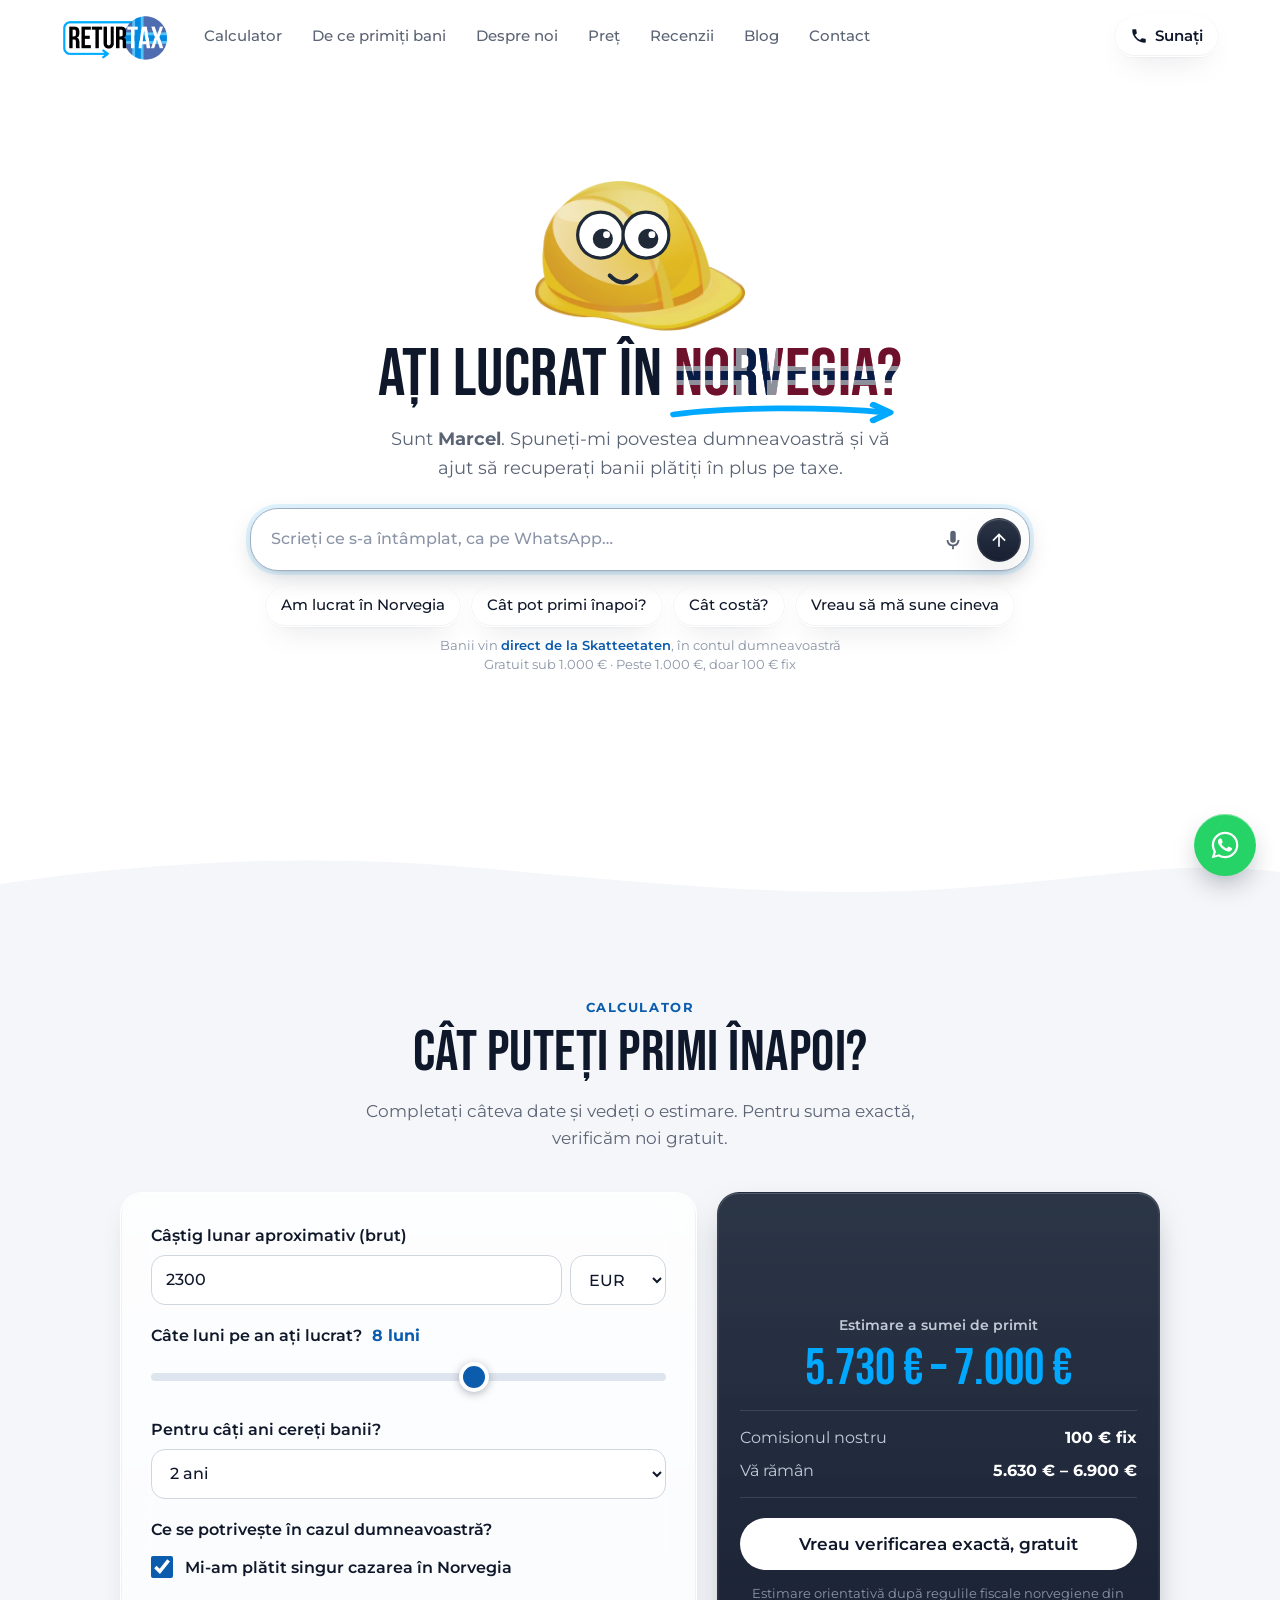
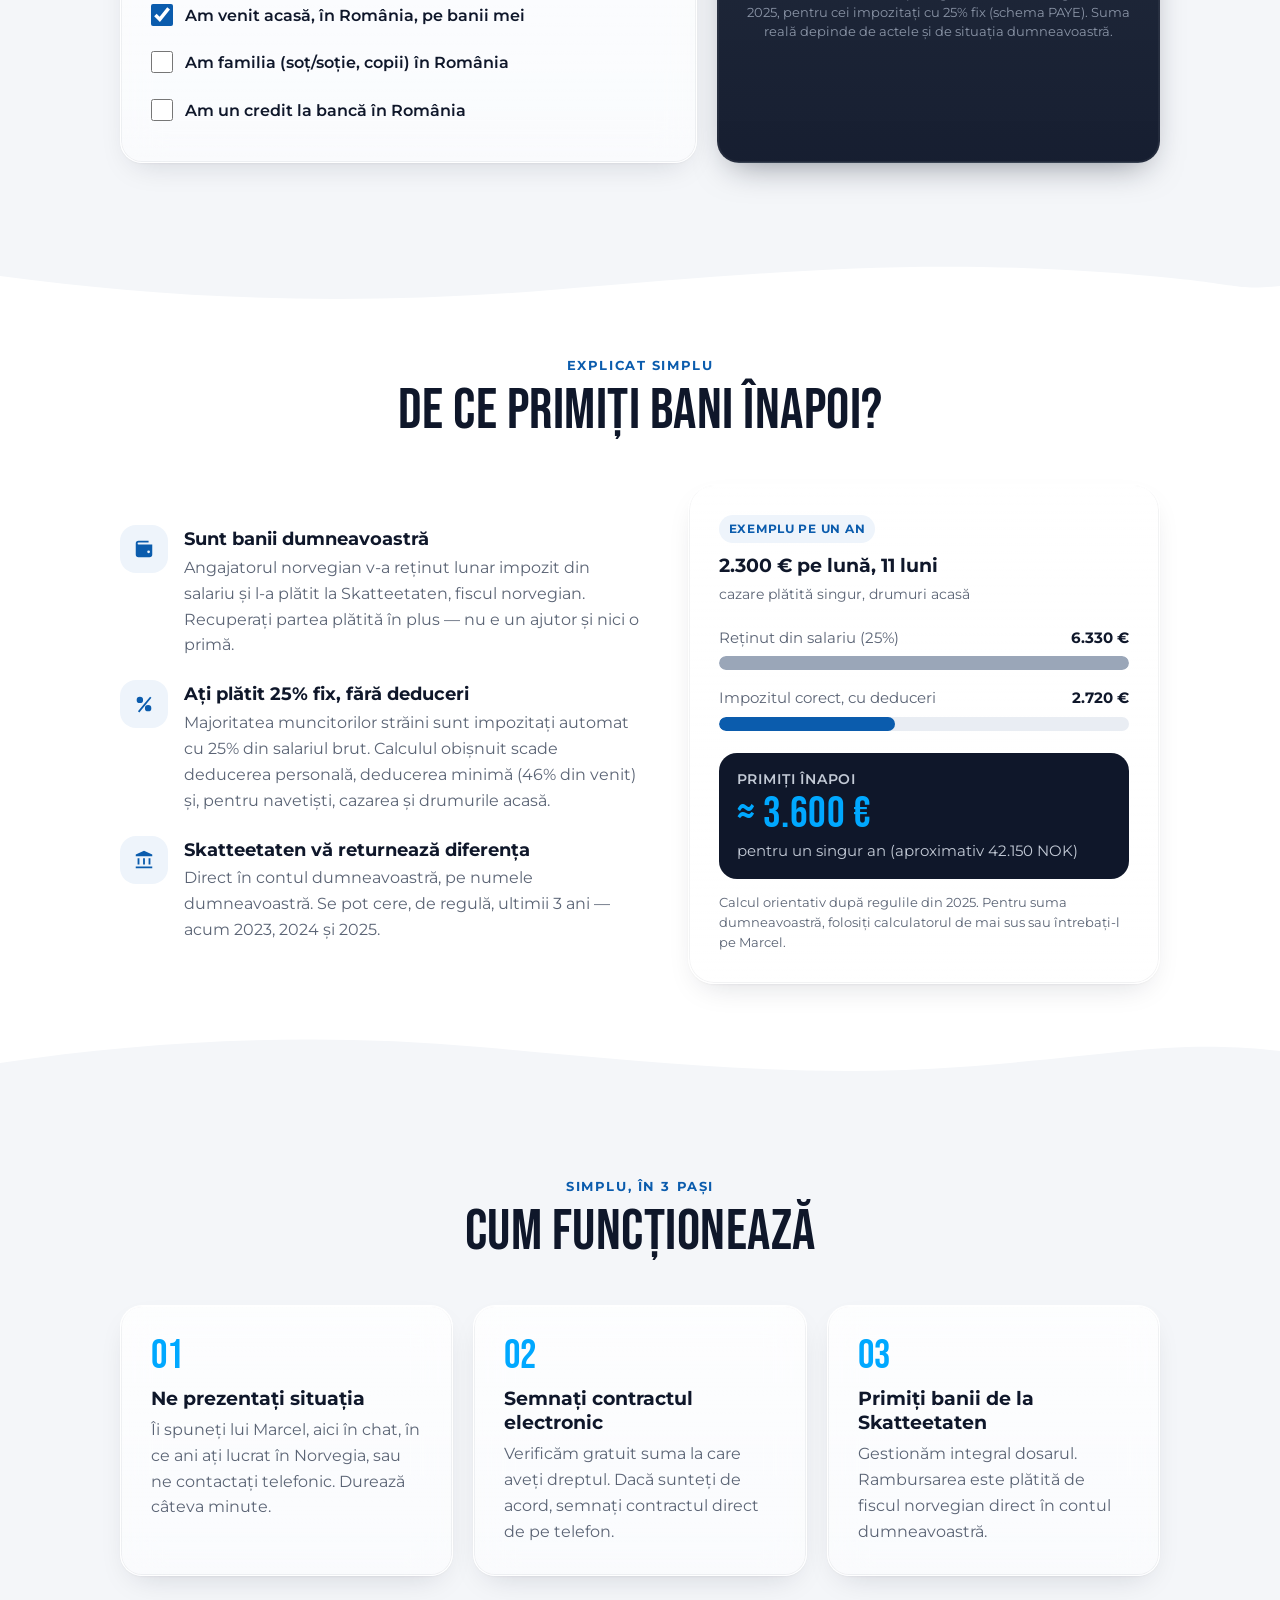
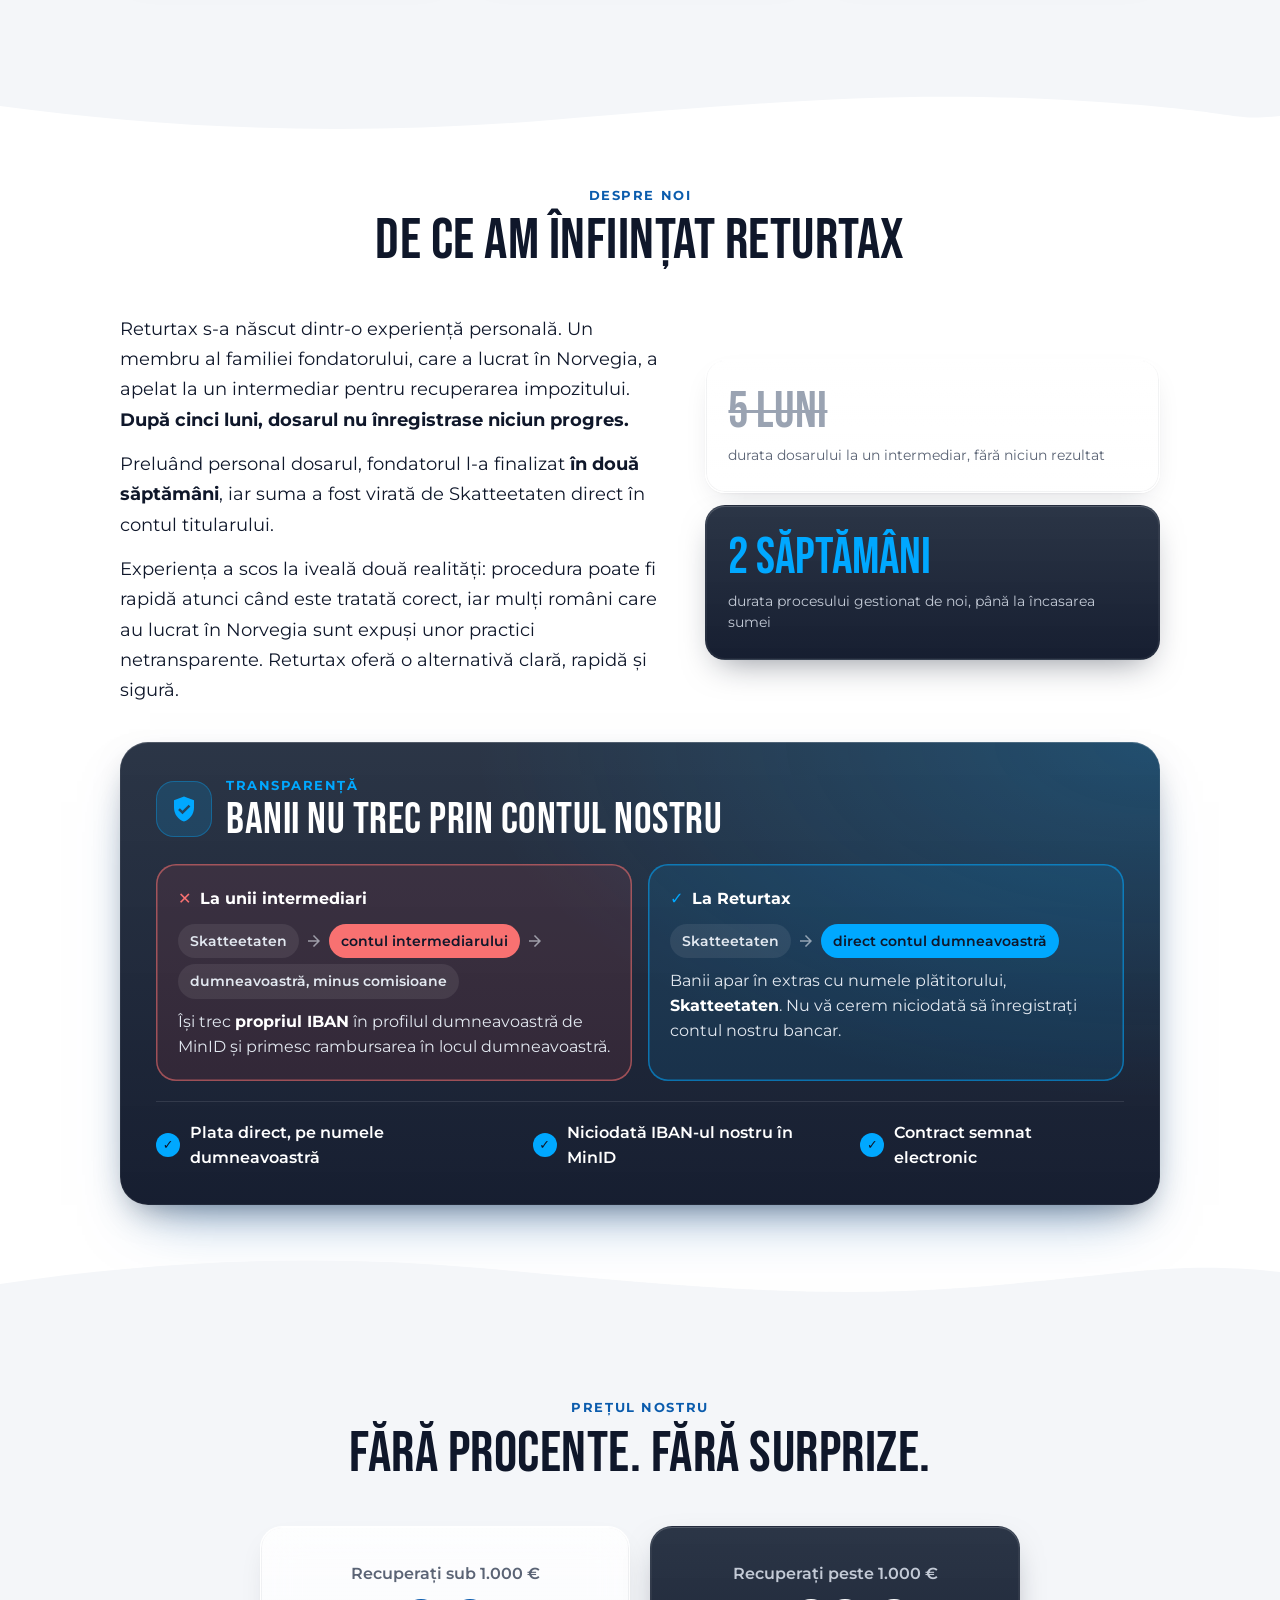
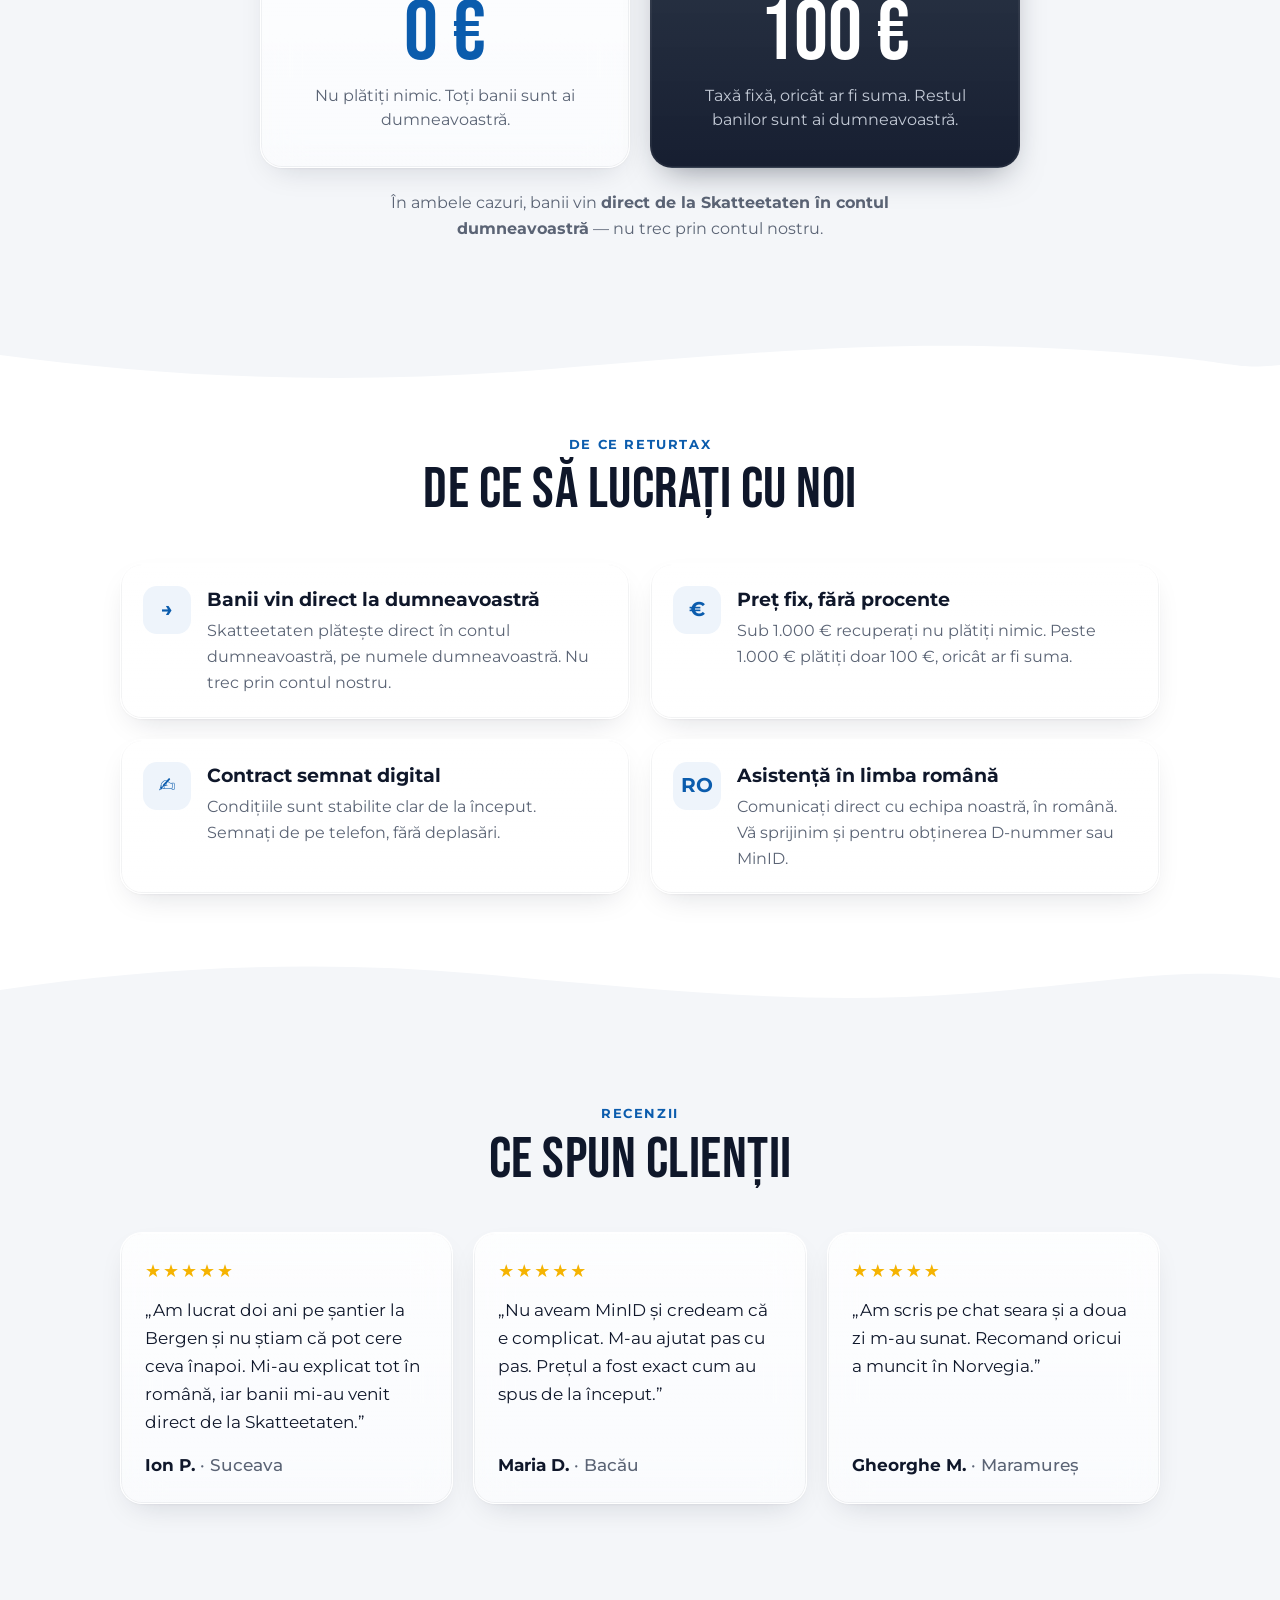
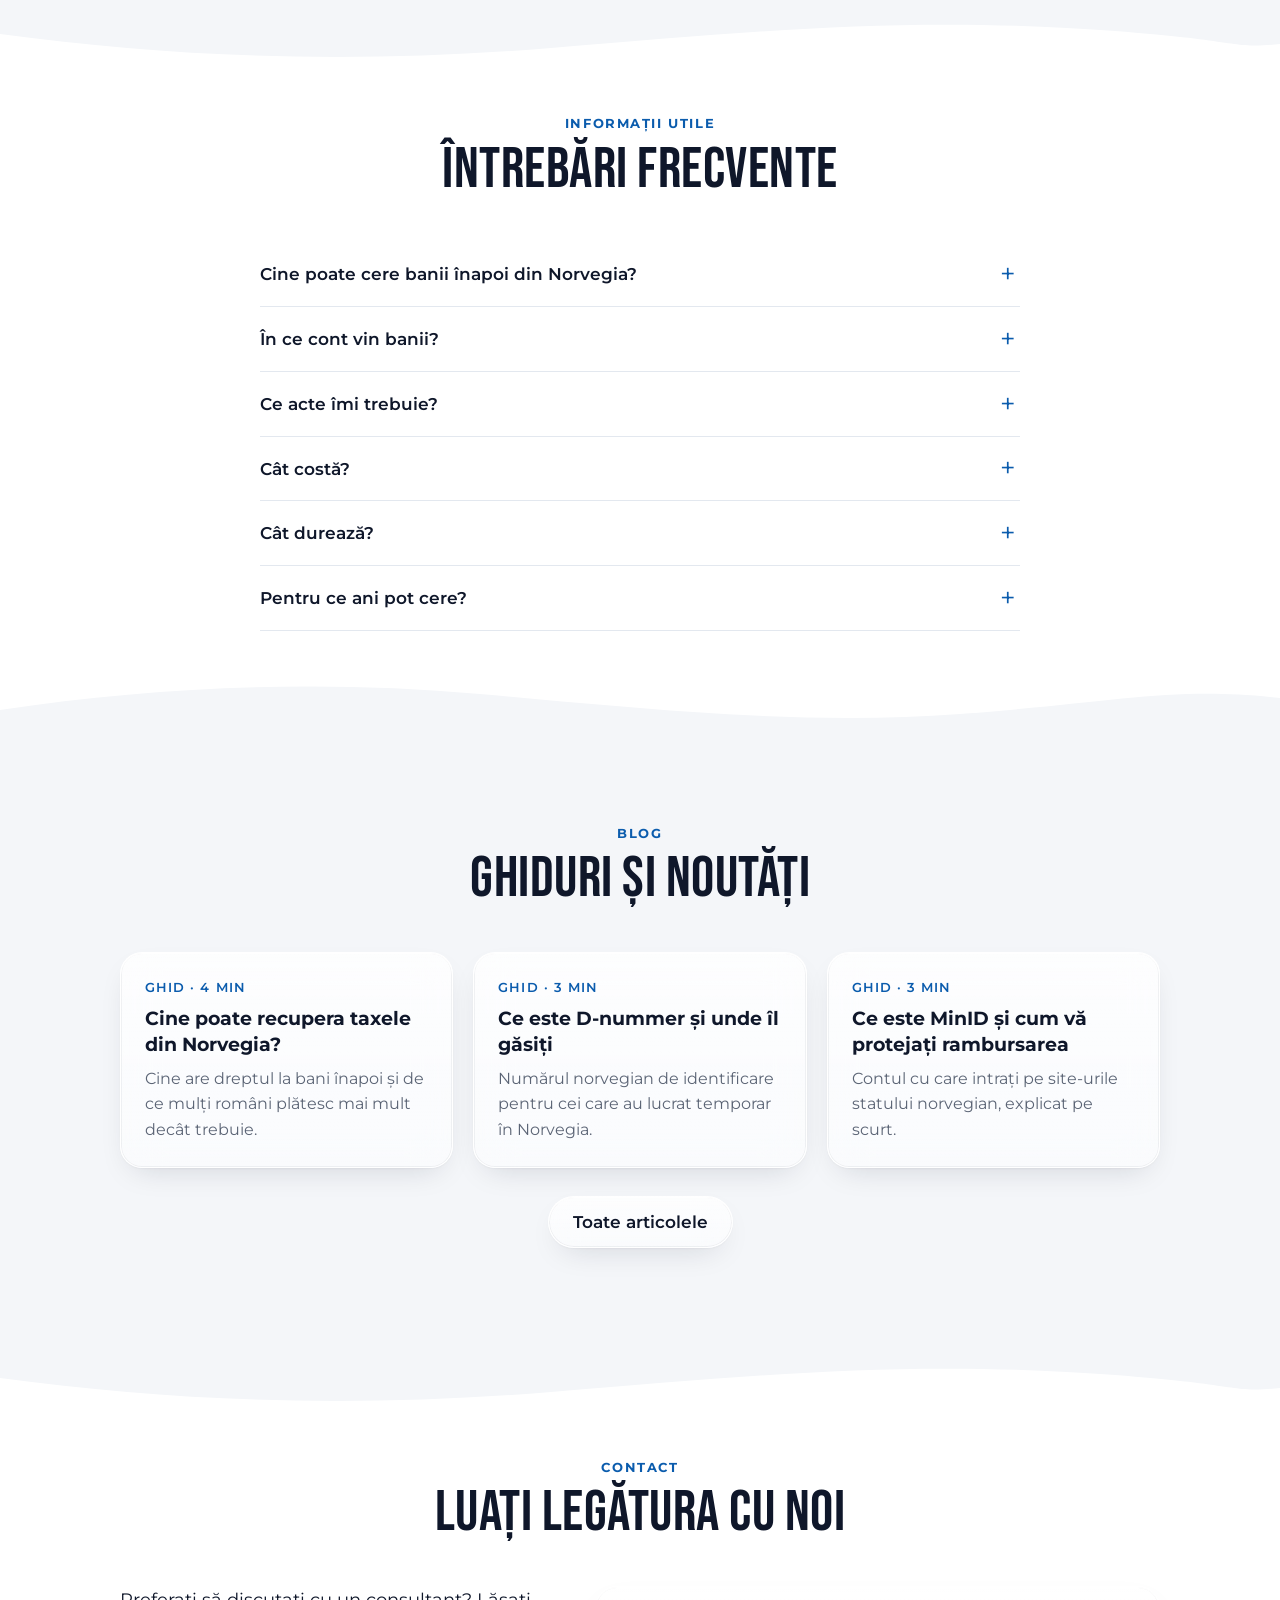
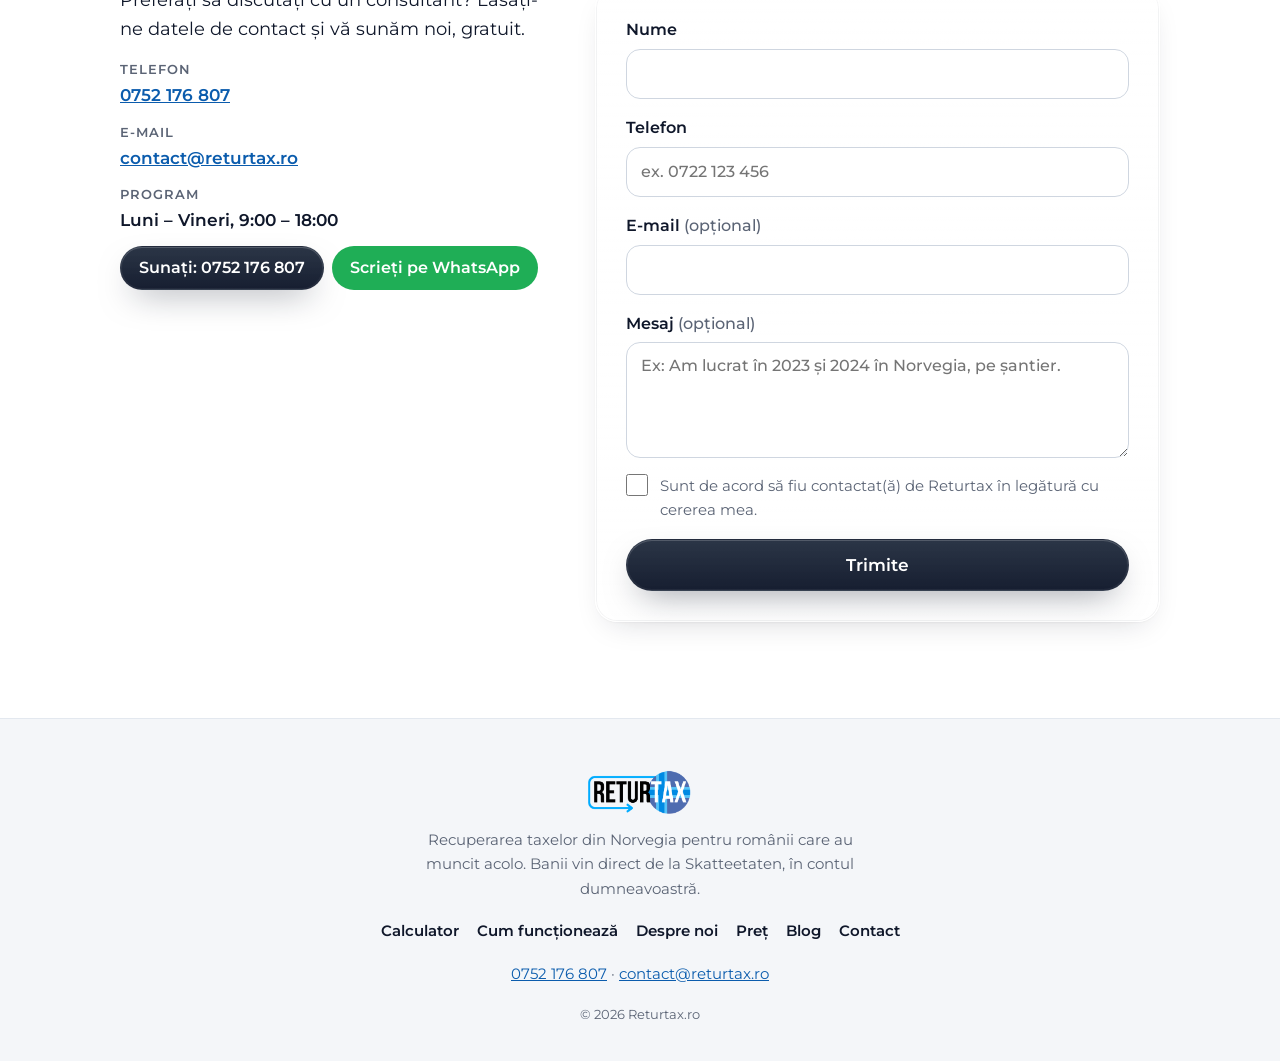
==== commit 7ba6f5c6: "Transparență: drumul intermediarilor în roșu, simetric cu Returtax în albastru Co-Authored-By: Claud" ====
--- a/index.html
+++ b/index.html
@@ -25,7 +25,7 @@
   <link rel="preconnect" href="https://fonts.googleapis.com">
   <link rel="preconnect" href="https://fonts.gstatic.com" crossorigin>
   <link href="https://fonts.googleapis.com/css2?family=Bebas+Neue&family=Montserrat:wght@400;500;600;700&display=swap" rel="stylesheet">
-  <link rel="stylesheet" href="/css/style.css?v=20261009174756">
+  <link rel="stylesheet" href="/css/style.css?v=20261009205701">
 
   <script type="application/ld+json">
   {
@@ -372,7 +372,7 @@
           <div class="path path-bad">
             <p class="path-title"><span aria-hidden="true">✕</span> La unii intermediari</p>
             <div class="flow">
-              <span class="flow-step">Skatteetaten</span><svg class="flow-arrow" aria-hidden="true" viewBox="0 0 24 24" width="18" height="18"><path fill="currentColor" d="M12 4l-1.4 1.4 5.6 5.6H4v2h12.2l-5.6 5.6L12 20l8-8z"/></svg><span class="flow-step">contul intermediarului</span><svg class="flow-arrow" aria-hidden="true" viewBox="0 0 24 24" width="18" height="18"><path fill="currentColor" d="M12 4l-1.4 1.4 5.6 5.6H4v2h12.2l-5.6 5.6L12 20l8-8z"/></svg><span class="flow-step">dumneavoastră, minus comisioane</span>
+              <span class="flow-step">Skatteetaten</span><svg class="flow-arrow" aria-hidden="true" viewBox="0 0 24 24" width="18" height="18"><path fill="currentColor" d="M12 4l-1.4 1.4 5.6 5.6H4v2h12.2l-5.6 5.6L12 20l8-8z"/></svg><span class="flow-step flow-bad">contul intermediarului</span><svg class="flow-arrow" aria-hidden="true" viewBox="0 0 24 24" width="18" height="18"><path fill="currentColor" d="M12 4l-1.4 1.4 5.6 5.6H4v2h12.2l-5.6 5.6L12 20l8-8z"/></svg><span class="flow-step">dumneavoastră, minus comisioane</span>
             </div>
             <p>Își trec <strong>propriul IBAN</strong> în profilul dumneavoastră de MinID și primesc rambursarea în locul dumneavoastră.</p>
           </div>
@@ -637,7 +637,7 @@
     </svg>
   </template>
 
-  <script src="/js/site.js?v=20261009174756"></script>
-  <script src="/js/chat.js?v=20261009174756"></script>
+  <script src="/js/site.js?v=20261009205701"></script>
+  <script src="/js/chat.js?v=20261009205701"></script>
 </body>
 </html>
--- a/css/style.css
+++ b/css/style.css
@@ -471,9 +471,10 @@
 .path { padding: 18px; border-radius: 20px; }
 .path p { margin: 10px 0 0; font-size: .92rem; line-height: 1.6; }
 .path-title { margin: 0 !important; font-weight: 700; font-size: .95rem !important; display: flex; gap: 8px; align-items: center; }
-.path-bad { background: rgba(255, 255, 255, .04); box-shadow: inset 0 0 0 1px rgba(255, 255, 255, .08); color: #aab3c2; }
+.path-bad { background: rgba(239, 68, 68, .1); box-shadow: inset 0 0 0 1.5px rgba(248, 113, 113, .55); color: #e2e8f0; }
+.path-bad .path-title { color: #fff; }
 .path-bad .path-title span { color: #f87171; }
-.path-bad strong { color: #e2e8f0; }
+.path-bad strong { color: #fff; }
 .path-good { background: rgba(0, 168, 255, .1); box-shadow: inset 0 0 0 1.5px rgba(0, 168, 255, .55); color: #e2e8f0; }
 .path-good .path-title { color: #fff; }
 .path-good .path-title span { color: var(--blue); }
@@ -481,8 +482,8 @@
 
 .flow { display: flex; flex-wrap: wrap; align-items: center; gap: 6px; margin-top: 12px; }
 .flow-step { padding: 6px 12px; border-radius: 999px; font-size: .82rem; font-weight: 600; background: rgba(255, 255, 255, .08); color: #e2e8f0; }
-.path-bad .flow-step { color: #aab3c2; }
 .flow-you { background: var(--blue); color: var(--ink); }
+.flow-bad { background: #f87171; color: var(--ink); }
 .flow-arrow { flex: 0 0 auto; opacity: .6; }
 
 .promises { list-style: none; margin: 20px 0 0; padding: 18px 0 0; border-top: 1px solid rgba(255, 255, 255, .1); display: grid; gap: 10px; }
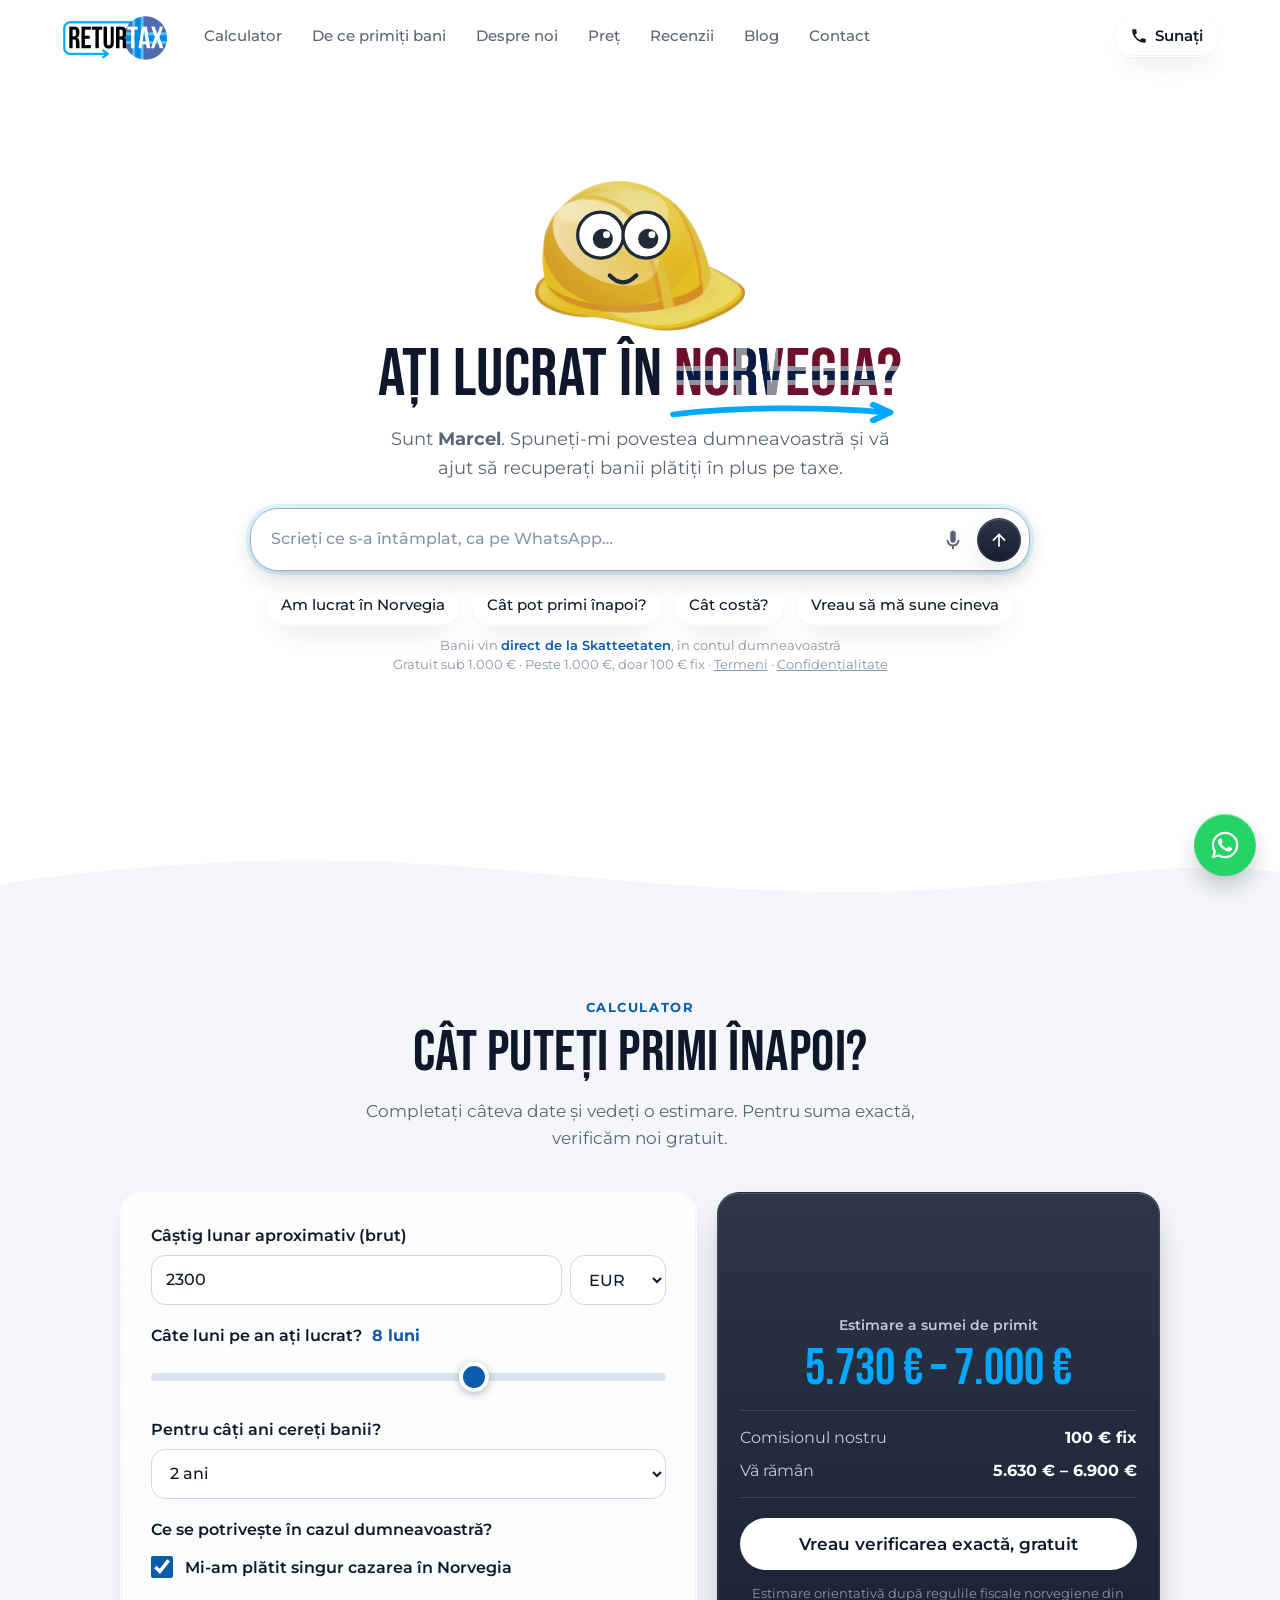
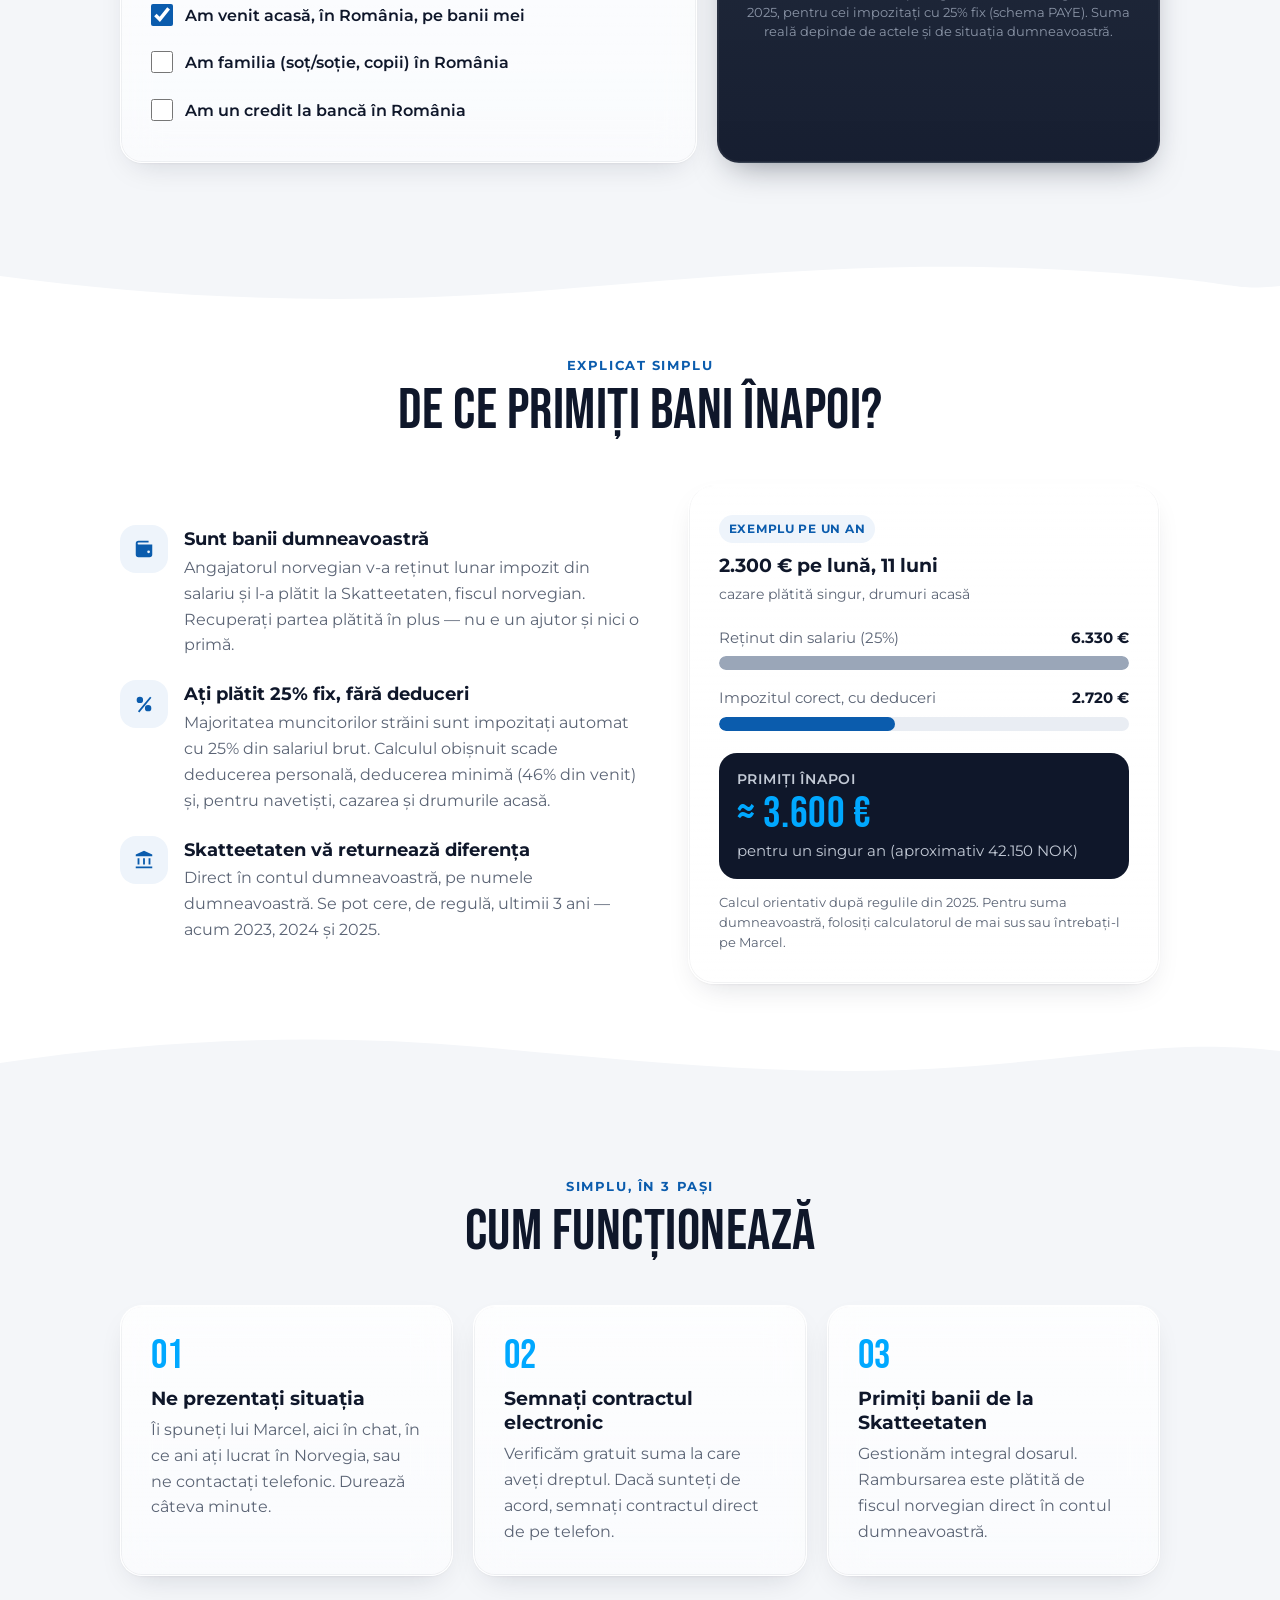
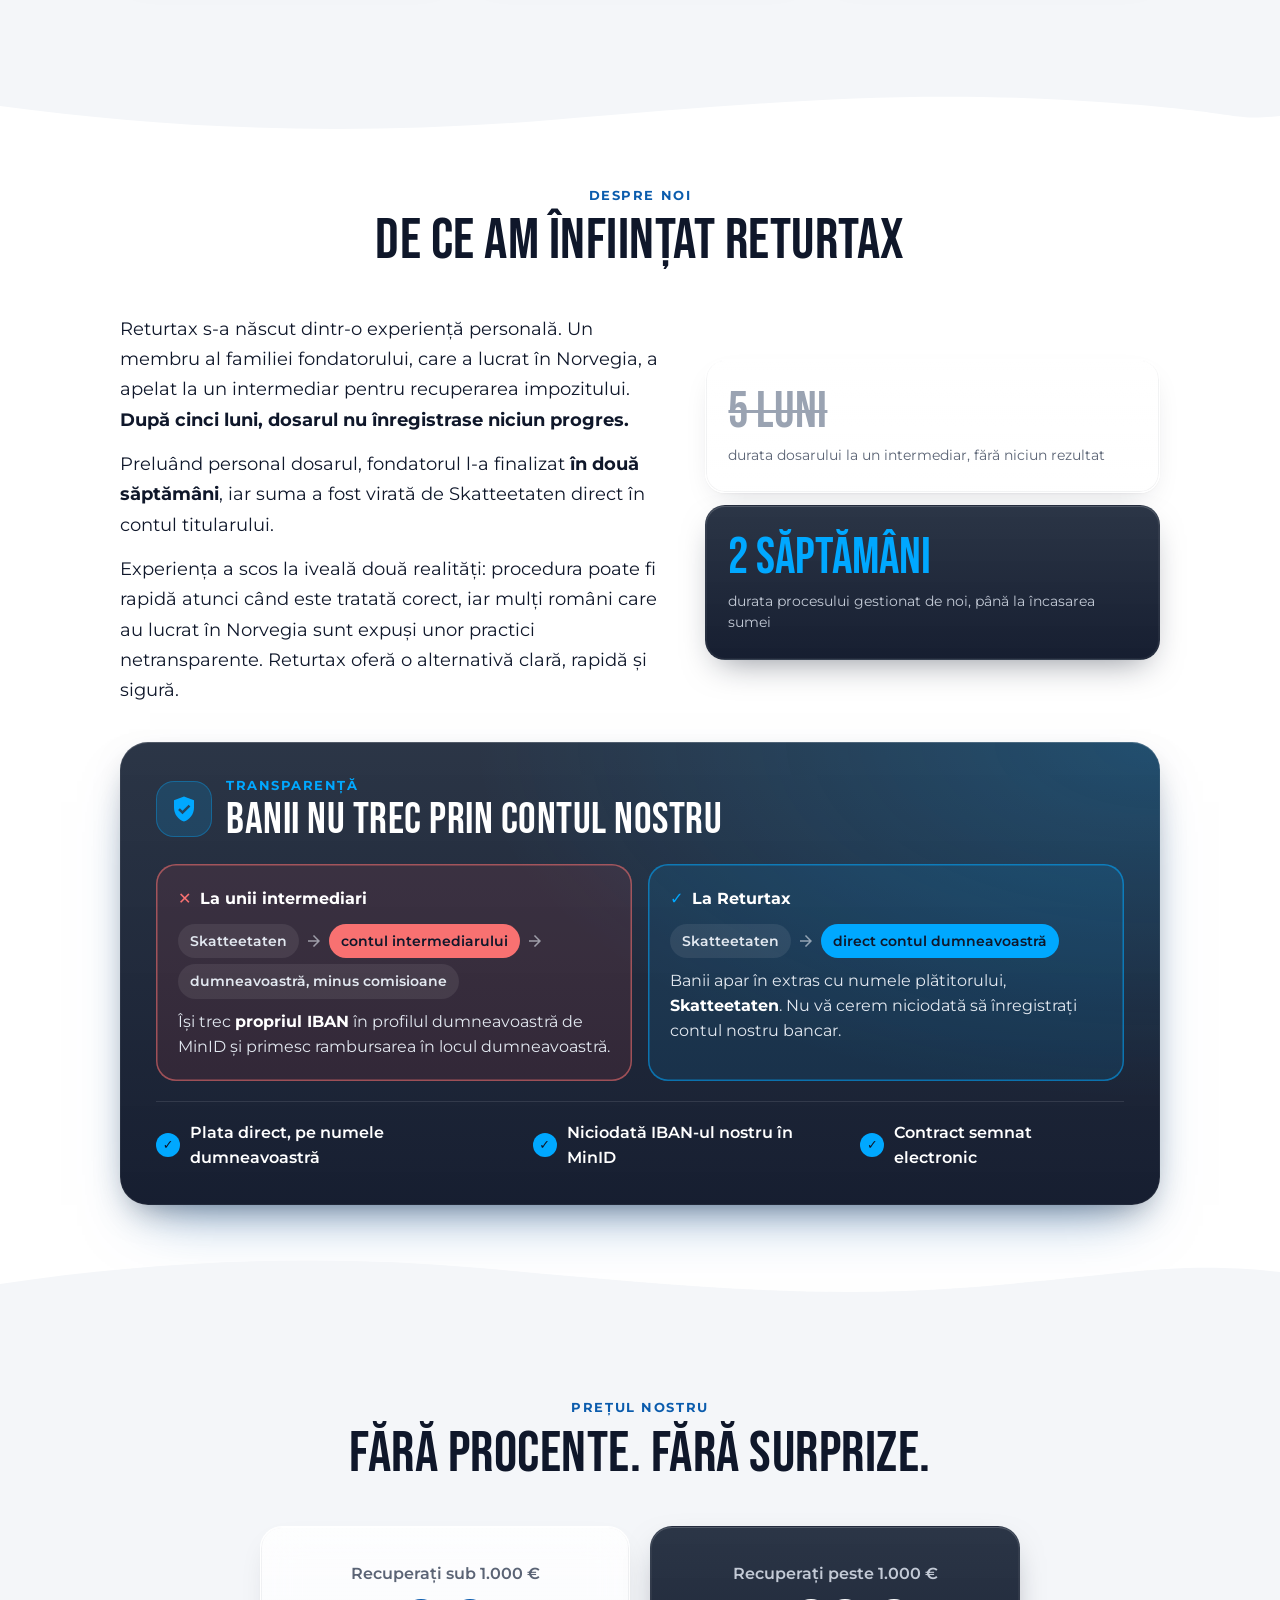
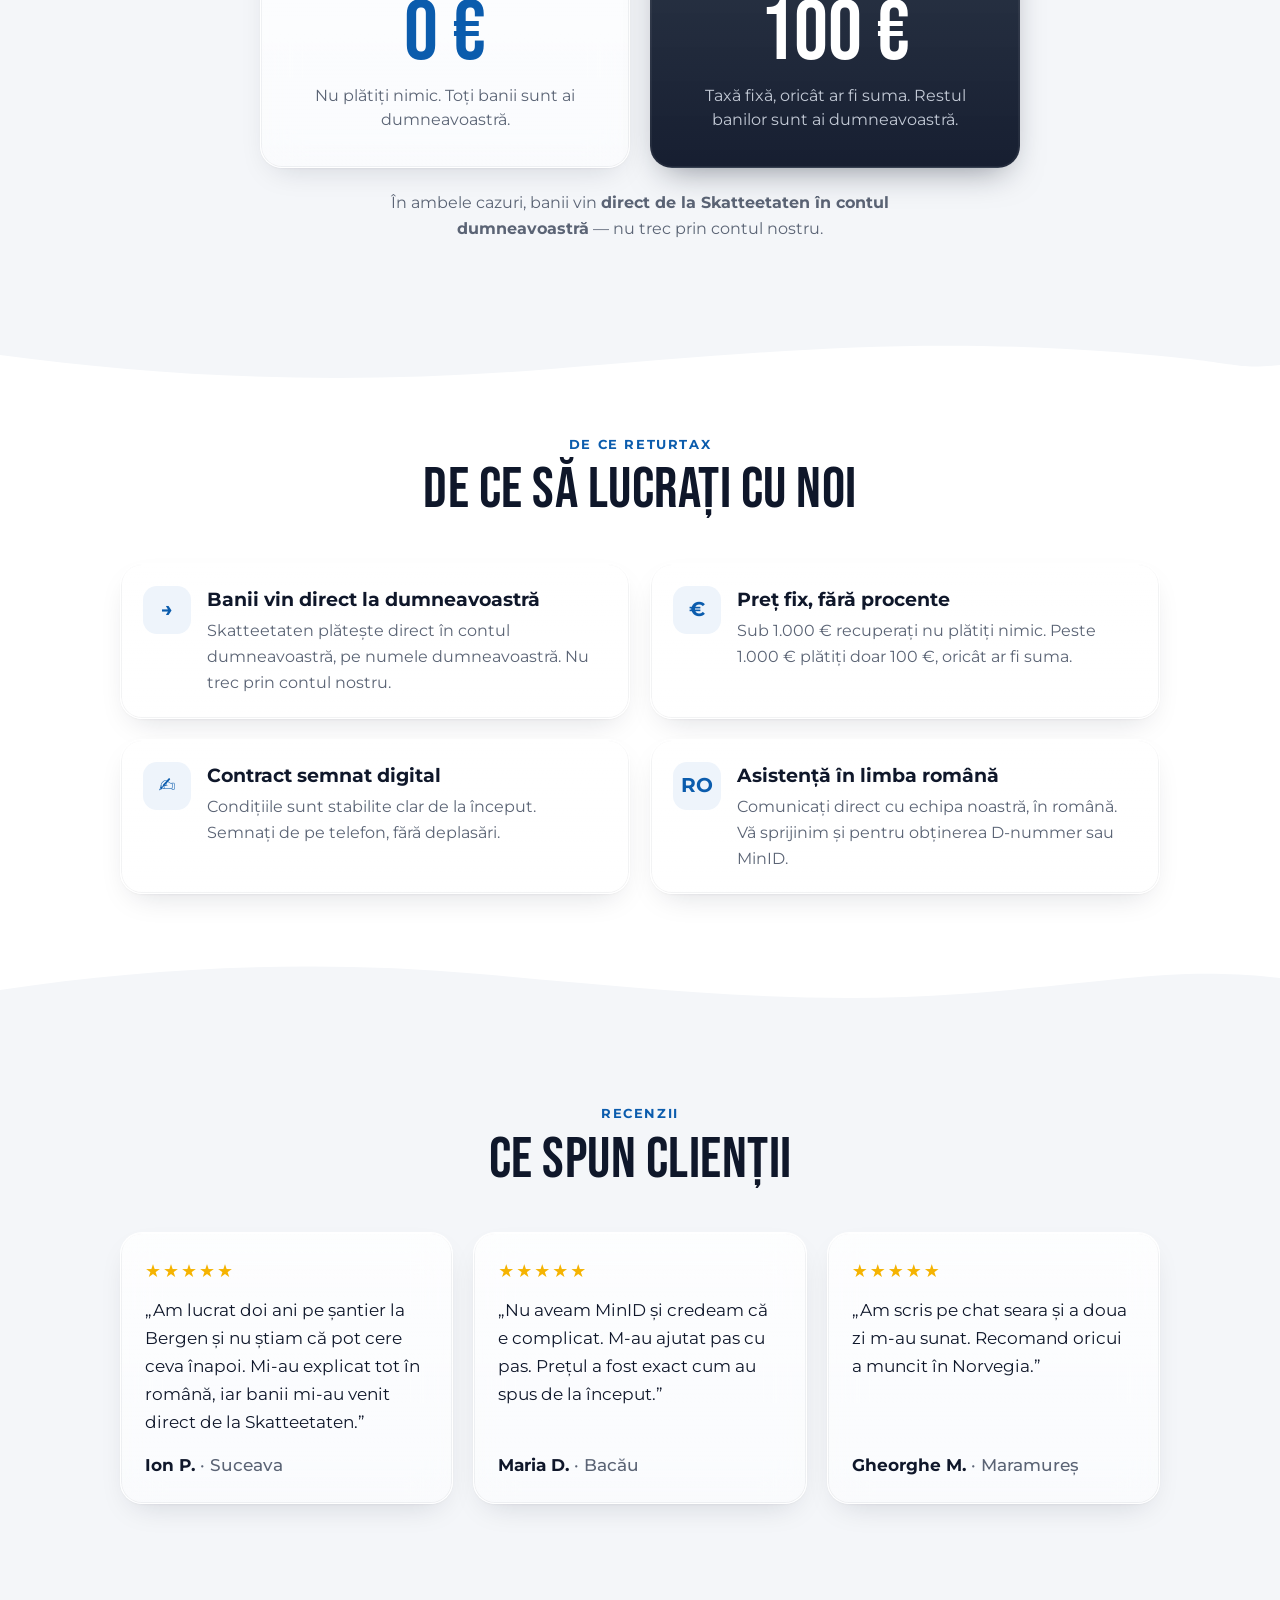
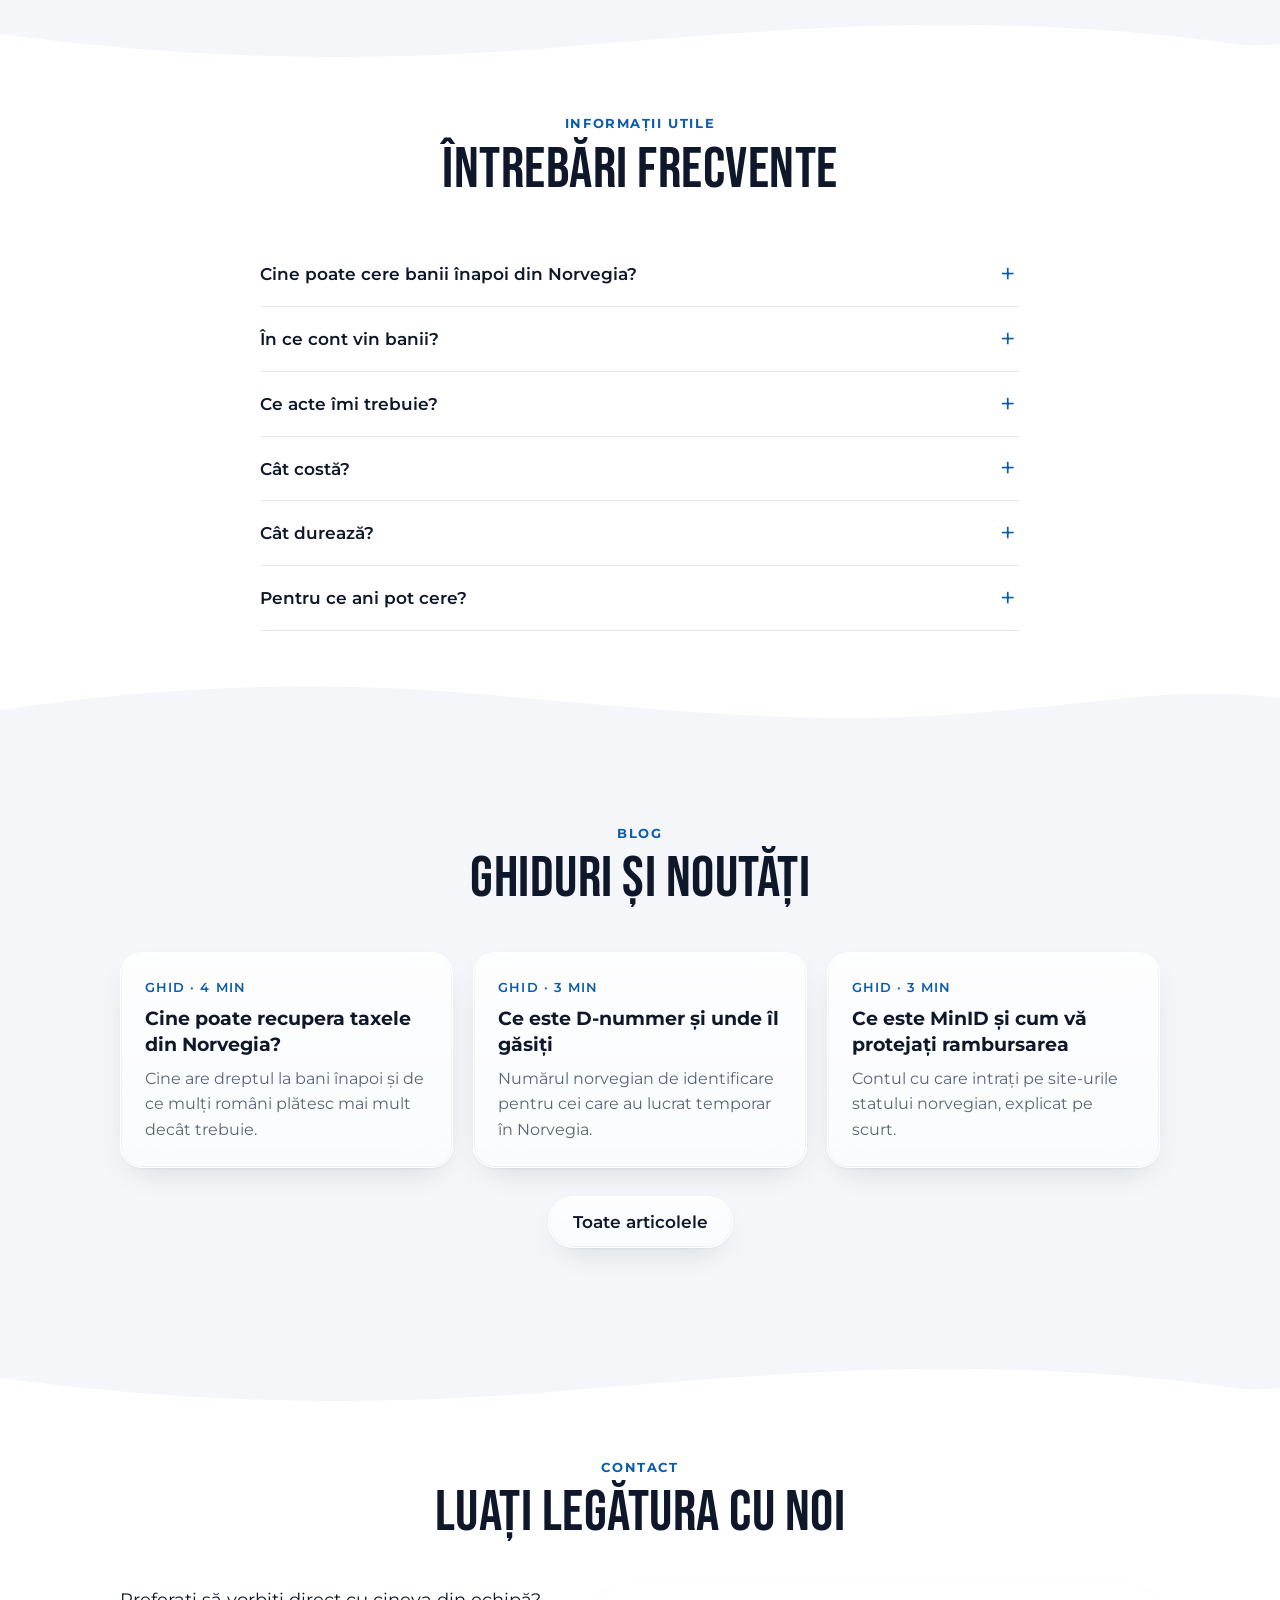
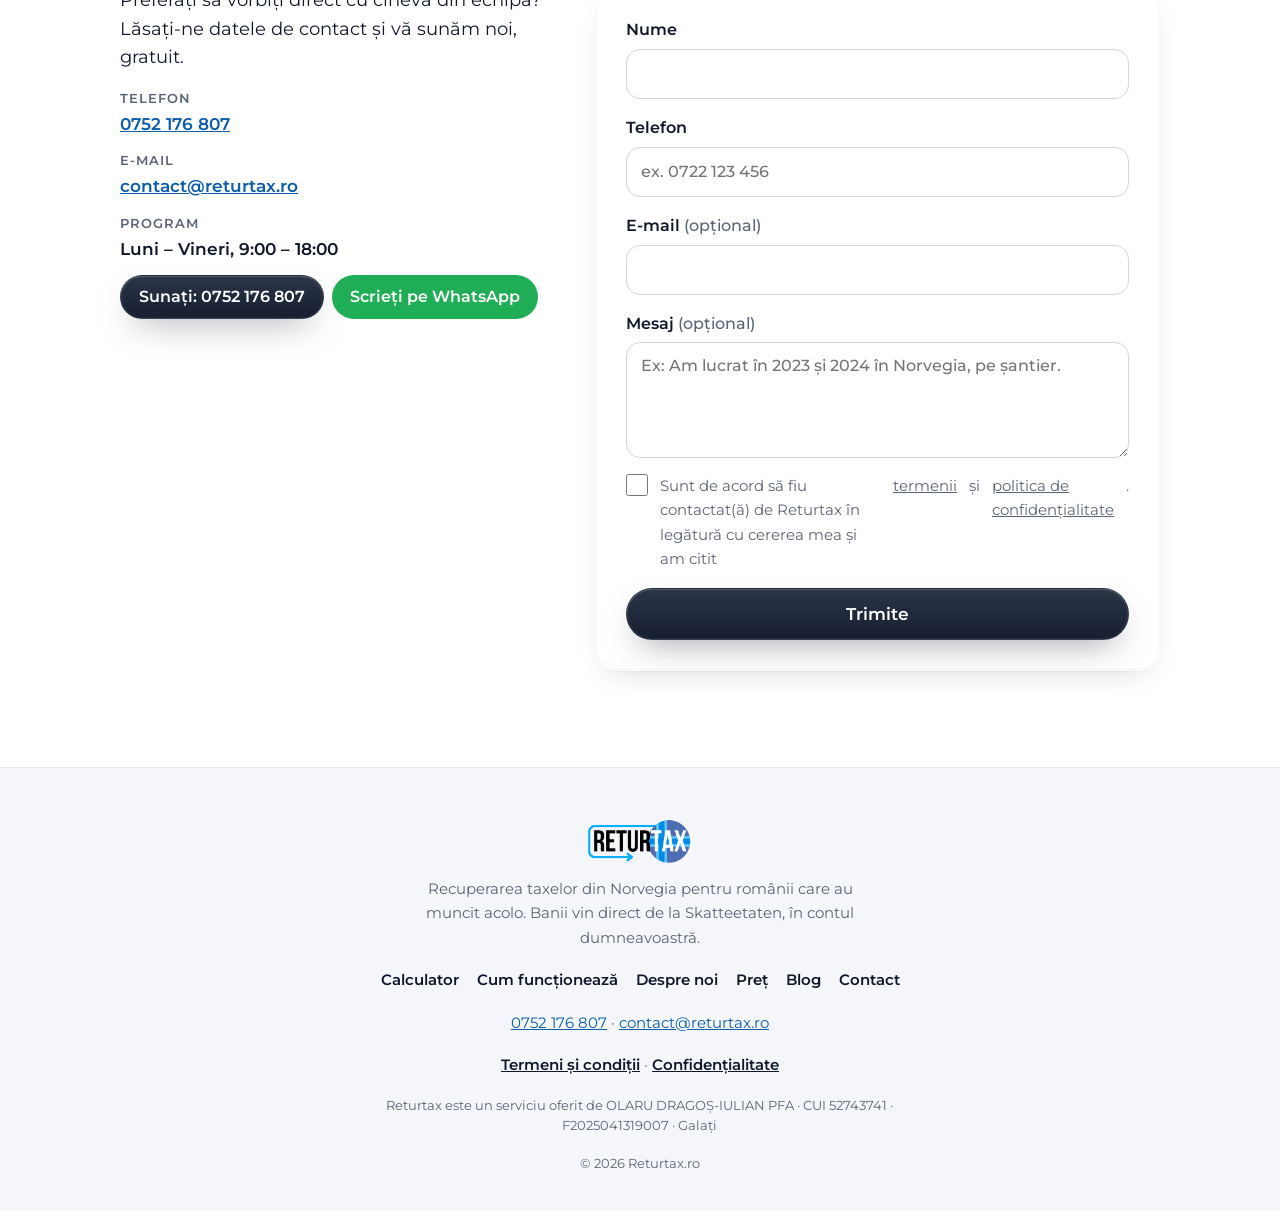
==== commit 334c76c9: "Termeni și condiții, politică de confidențialitate, datele firmei; fără „consultanță” - Pagini noi /" ====
--- a/index.html
+++ b/index.html
@@ -25,7 +25,7 @@
   <link rel="preconnect" href="https://fonts.googleapis.com">
   <link rel="preconnect" href="https://fonts.gstatic.com" crossorigin>
   <link href="https://fonts.googleapis.com/css2?family=Bebas+Neue&family=Montserrat:wght@400;500;600;700&display=swap" rel="stylesheet">
-  <link rel="stylesheet" href="/css/style.css?v=20261009205701">
+  <link rel="stylesheet" href="/css/style.css?v=20261009220207">
 
   <script type="application/ld+json">
   {
@@ -35,6 +35,9 @@
         "@type": "Organization",
         "@id": "https://returtax.ro/#org",
         "name": "Returtax",
+        "legalName": "OLARU DRAGOȘ-IULIAN PERSOANĂ FIZICĂ AUTORIZATĂ",
+        "taxID": "52743741",
+        "address": { "@type": "PostalAddress", "addressLocality": "Galați", "addressRegion": "Galați", "addressCountry": "RO" },
         "url": "https://returtax.ro/",
         "logo": "https://returtax.ro/assets/logo.png",
         "email": "contact@returtax.ro",
@@ -193,7 +196,7 @@
         </div>
       </form>
 
-      <p class="note">Banii vin <strong>direct de la Skatteetaten</strong>, în contul dumneavoastră<br>Gratuit sub 1.000 € · Peste 1.000 €, doar 100 € fix</p>
+      <p class="note">Banii vin <strong>direct de la Skatteetaten</strong>, în contul dumneavoastră<br>Gratuit sub 1.000 € · Peste 1.000 €, doar 100 € fix · <a href="/termeni/">Termeni</a> · <a href="/confidentialitate/">Confidențialitate</a></p>
     </main>
 
     <a href="#calculator" class="scroll-hint">
@@ -523,7 +526,7 @@
       <h2 id="contact-title">Luați legătura cu noi</h2>
       <div class="contact">
         <div class="contact-info">
-          <p>Preferați să discutați cu un consultant? Lăsați-ne datele de contact și vă sunăm noi, gratuit.</p>
+          <p>Preferați să vorbiți direct cu cineva din echipă? Lăsați-ne datele de contact și vă sunăm noi, gratuit.</p>
           <ul>
             <li><span>Telefon</span><a href="tel:+40752176807">0752 176 807</a></li>
             <li><span>E-mail</span><a href="mailto:contact@returtax.ro">contact@returtax.ro</a></li>
@@ -556,7 +559,7 @@
             <label for="cf-message">Mesaj <span class="opt">(opțional)</span></label>
             <textarea id="cf-message" name="message" rows="4" placeholder="Ex: Am lucrat în 2023 și 2024 în Norvegia, pe șantier."></textarea>
           </div>
-          <label class="consent"><input type="checkbox" name="consent" required> Sunt de acord să fiu contactat(ă) de Returtax în legătură cu cererea mea.</label>
+          <label class="consent"><input type="checkbox" name="consent" required> Sunt de acord să fiu contactat(ă) de Returtax în legătură cu cererea mea și am citit <a href="/termeni/" target="_blank">termenii</a> și <a href="/confidentialitate/" target="_blank">politica de confidențialitate</a>.</label>
           <button type="submit" class="btn btn-dark">Trimite</button>
           <p class="form-status" role="status" aria-live="polite"></p>
         </form>
@@ -571,7 +574,7 @@
     </button>
     <p class="kicker">Verificare gratuită</p>
     <h2 id="calc-dialog-title">Aflați suma exactă</h2>
-    <p class="modal-lead">Estimarea dumneavoastră: <strong id="calc-dialog-estimate">—</strong>. Lăsați-ne datele de contact și un consultant vă sună pentru calculul exact.</p>
+    <p class="modal-lead">Estimarea dumneavoastră: <strong id="calc-dialog-estimate">—</strong>. Lăsați-ne datele de contact și un coleg vă sună pentru calculul exact.</p>
     <form class="lead-form" action="/api/contact.php" method="post">
       <input type="hidden" name="source" value="calculator">
       <input type="hidden" name="message" id="calc-dialog-message" value="">
@@ -587,7 +590,7 @@
         <label for="cd-phone">Telefon</label>
         <input id="cd-phone" name="phone" type="tel" autocomplete="tel" inputmode="tel" required placeholder="ex. 0722 123 456">
       </div>
-      <label class="consent"><input type="checkbox" name="consent" required> Sunt de acord să fiu contactat(ă) de Returtax în legătură cu cererea mea.</label>
+      <label class="consent"><input type="checkbox" name="consent" required> Sunt de acord să fiu contactat(ă) de Returtax în legătură cu cererea mea și am citit <a href="/termeni/" target="_blank">termenii</a> și <a href="/confidentialitate/" target="_blank">politica de confidențialitate</a>.</label>
       <button type="submit" class="btn btn-dark">Vreau să fiu sunat</button>
       <p class="form-status" role="status" aria-live="polite"></p>
     </form>
@@ -608,6 +611,8 @@
         <a href="/#contact">Contact</a>
       </nav>
       <p class="footer-contact"><a href="tel:+40752176807">0752 176 807</a> · <a href="mailto:contact@returtax.ro">contact@returtax.ro</a></p>
+      <p class="footer-legal"><a href="/termeni/">Termeni și condiții</a> · <a href="/confidentialitate/">Confidențialitate</a></p>
+      <p class="footer-company">Returtax este un serviciu oferit de OLARU DRAGOȘ-IULIAN PFA · CUI 52743741 · F2025041319007 · Galați</p>
       <p class="copy"><a href="/admin/" class="copy-link" rel="nofollow">©</a> <span class="year">2026</span> Returtax.ro</p>
     </div>
   </footer>
@@ -637,7 +642,7 @@
     </svg>
   </template>
 
-  <script src="/js/site.js?v=20261009205701"></script>
-  <script src="/js/chat.js?v=20261009205701"></script>
+  <script src="/js/site.js?v=20261009220207"></script>
+  <script src="/js/chat.js?v=20261009220207"></script>
 </body>
 </html>
--- a/css/style.css
+++ b/css/style.css
@@ -682,6 +682,10 @@
 .footer-nav { display: flex; flex-wrap: wrap; justify-content: center; gap: 6px 18px; }
 .footer-nav a { color: var(--ink); text-decoration: none; font-weight: 600; }
 .copy { font-size: .78rem; }
+.footer-legal a { color: var(--ink); font-weight: 600; }
+.footer-company { max-width: 40em; font-size: .78rem; line-height: 1.5; }
+.consent a, .note a { color: inherit; }
+.legal h2 { font-size: 1.2rem; }
 .copy-link { color: inherit; text-decoration: none; cursor: default; } /* intrarea discretă în panoul de admin */
 
 /* =========================================================
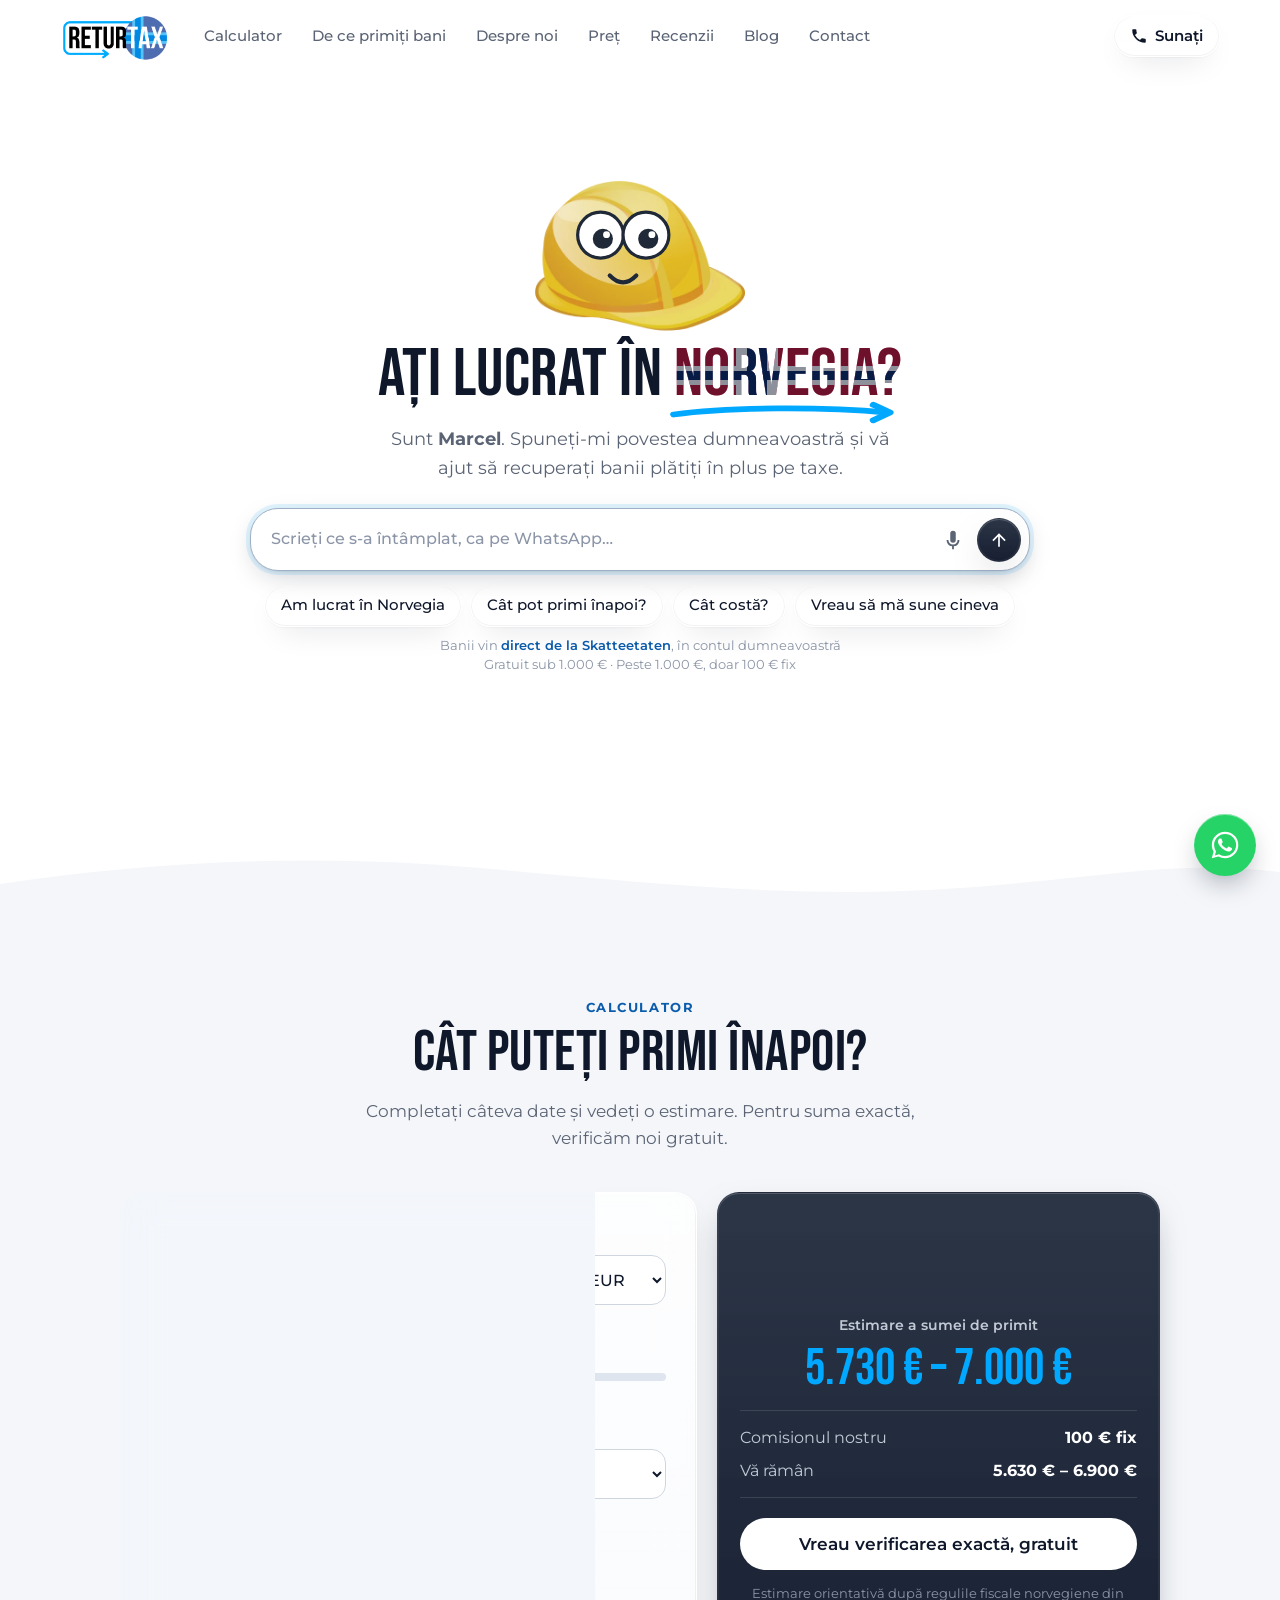
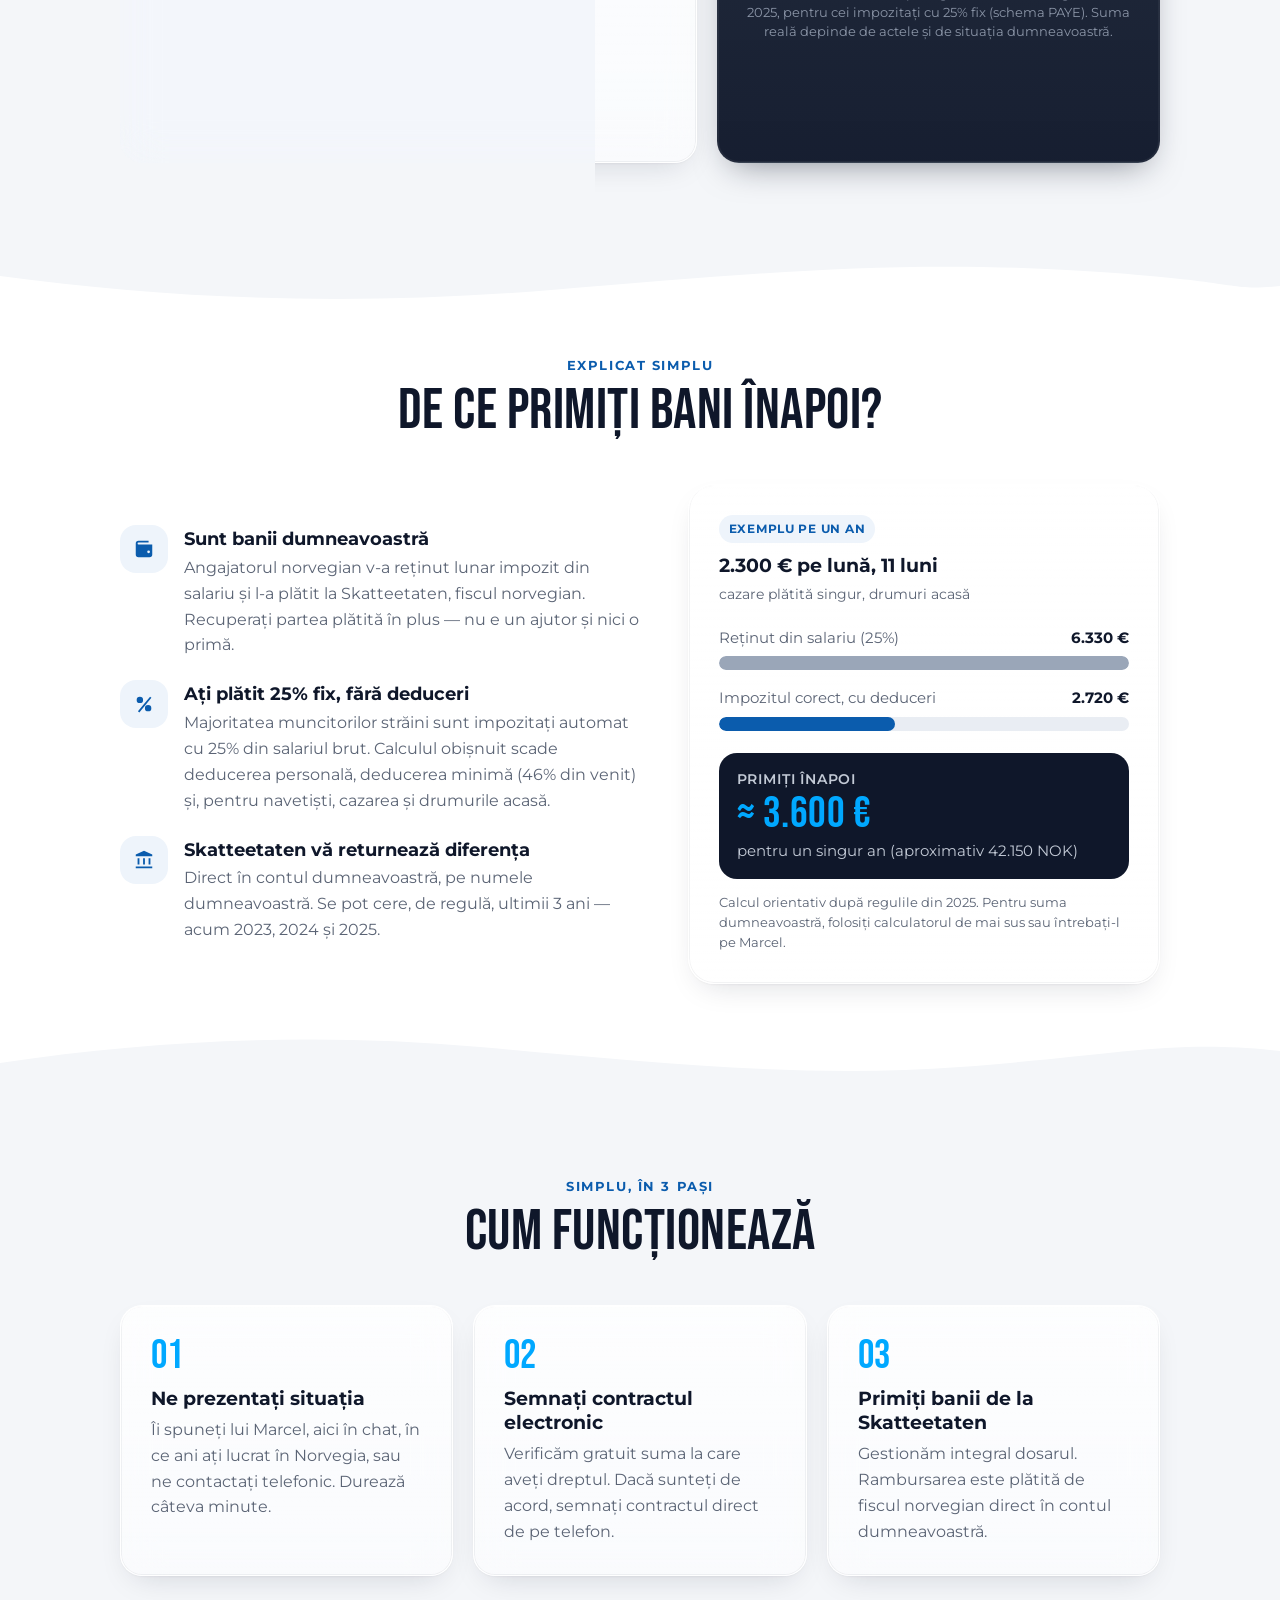
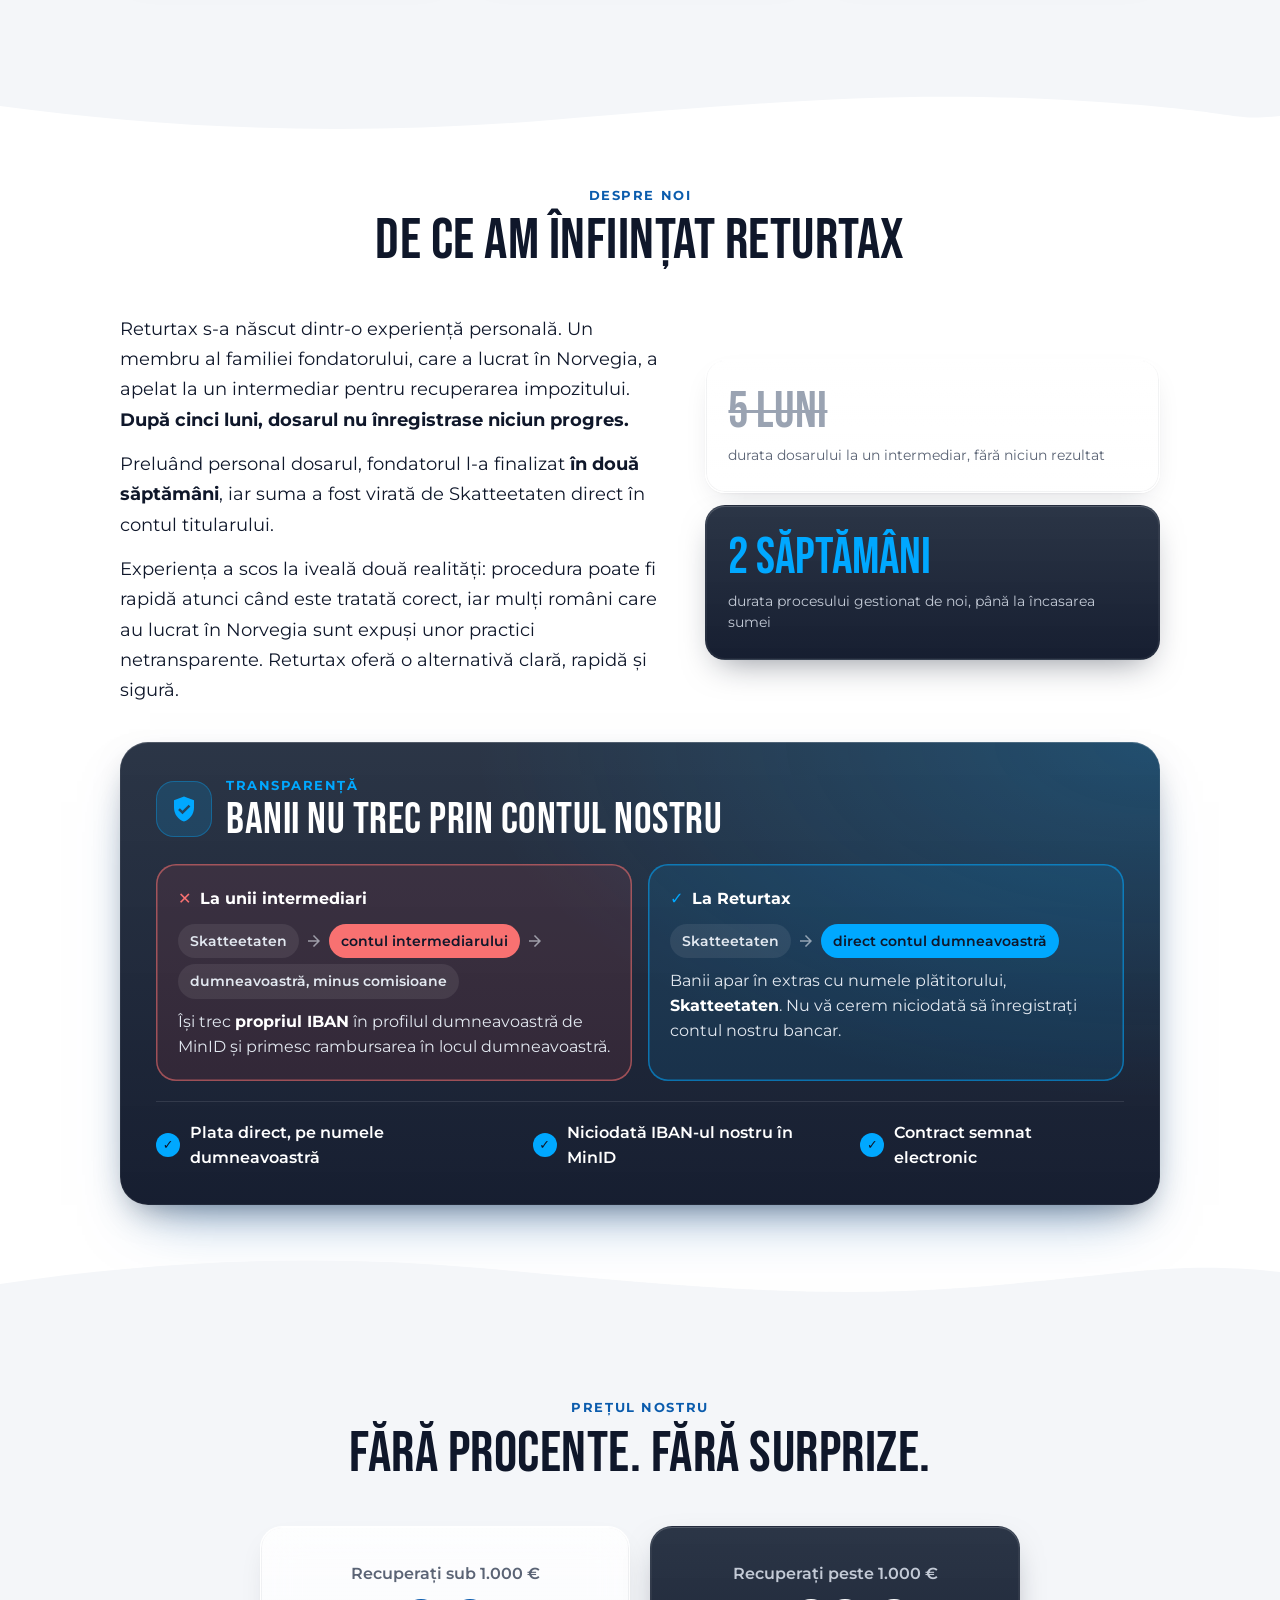
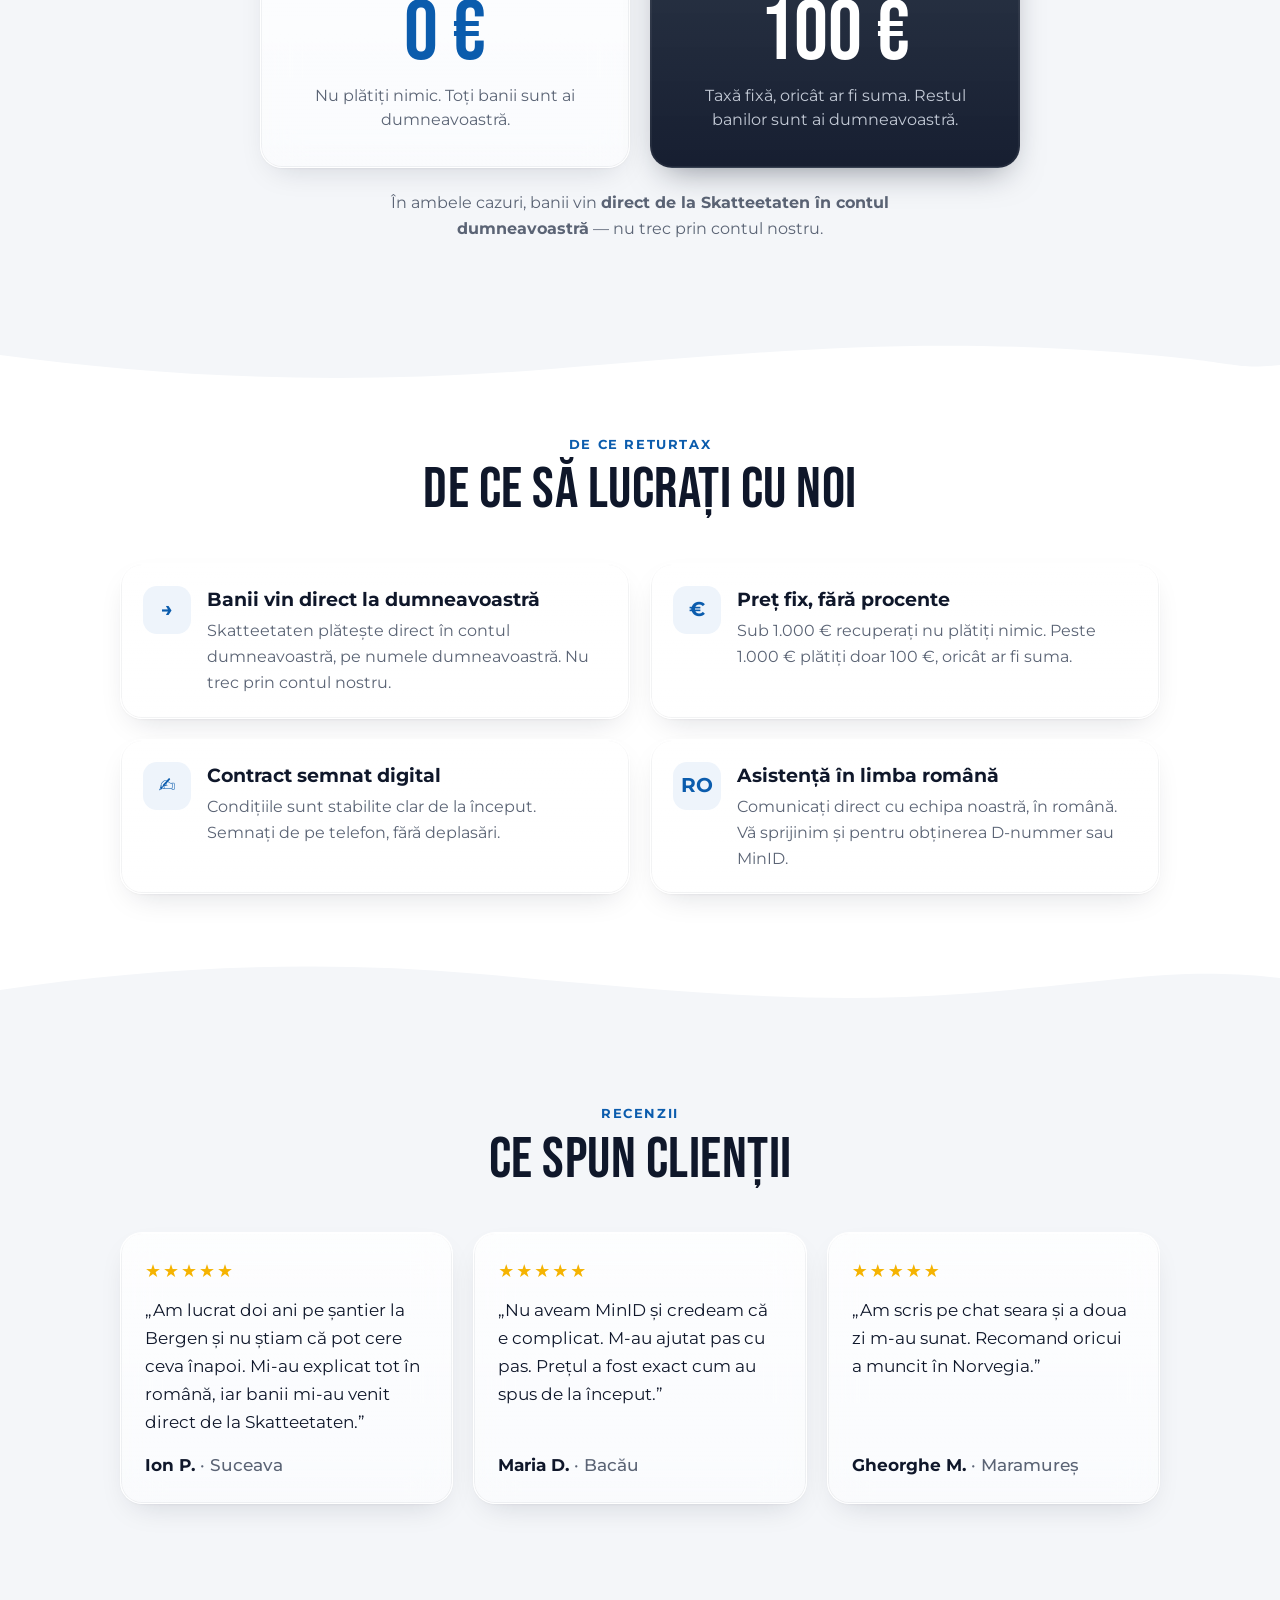
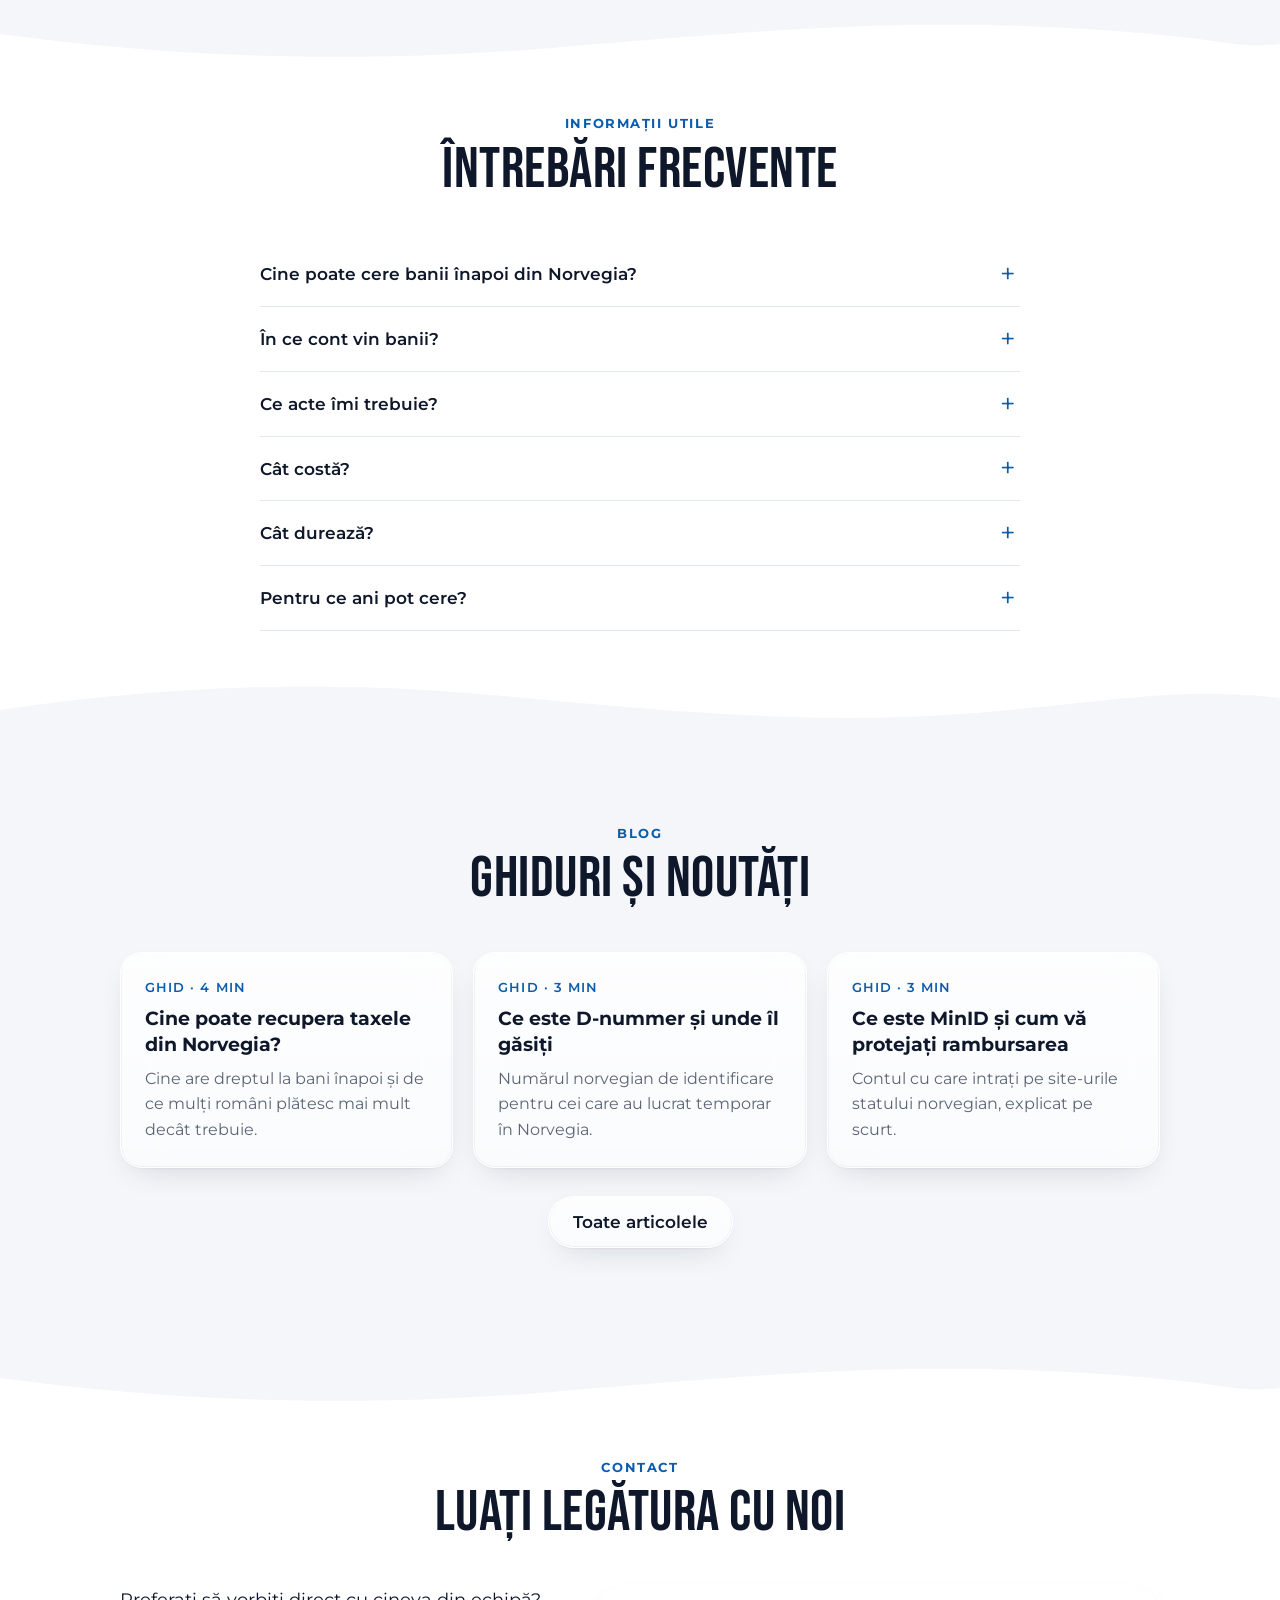
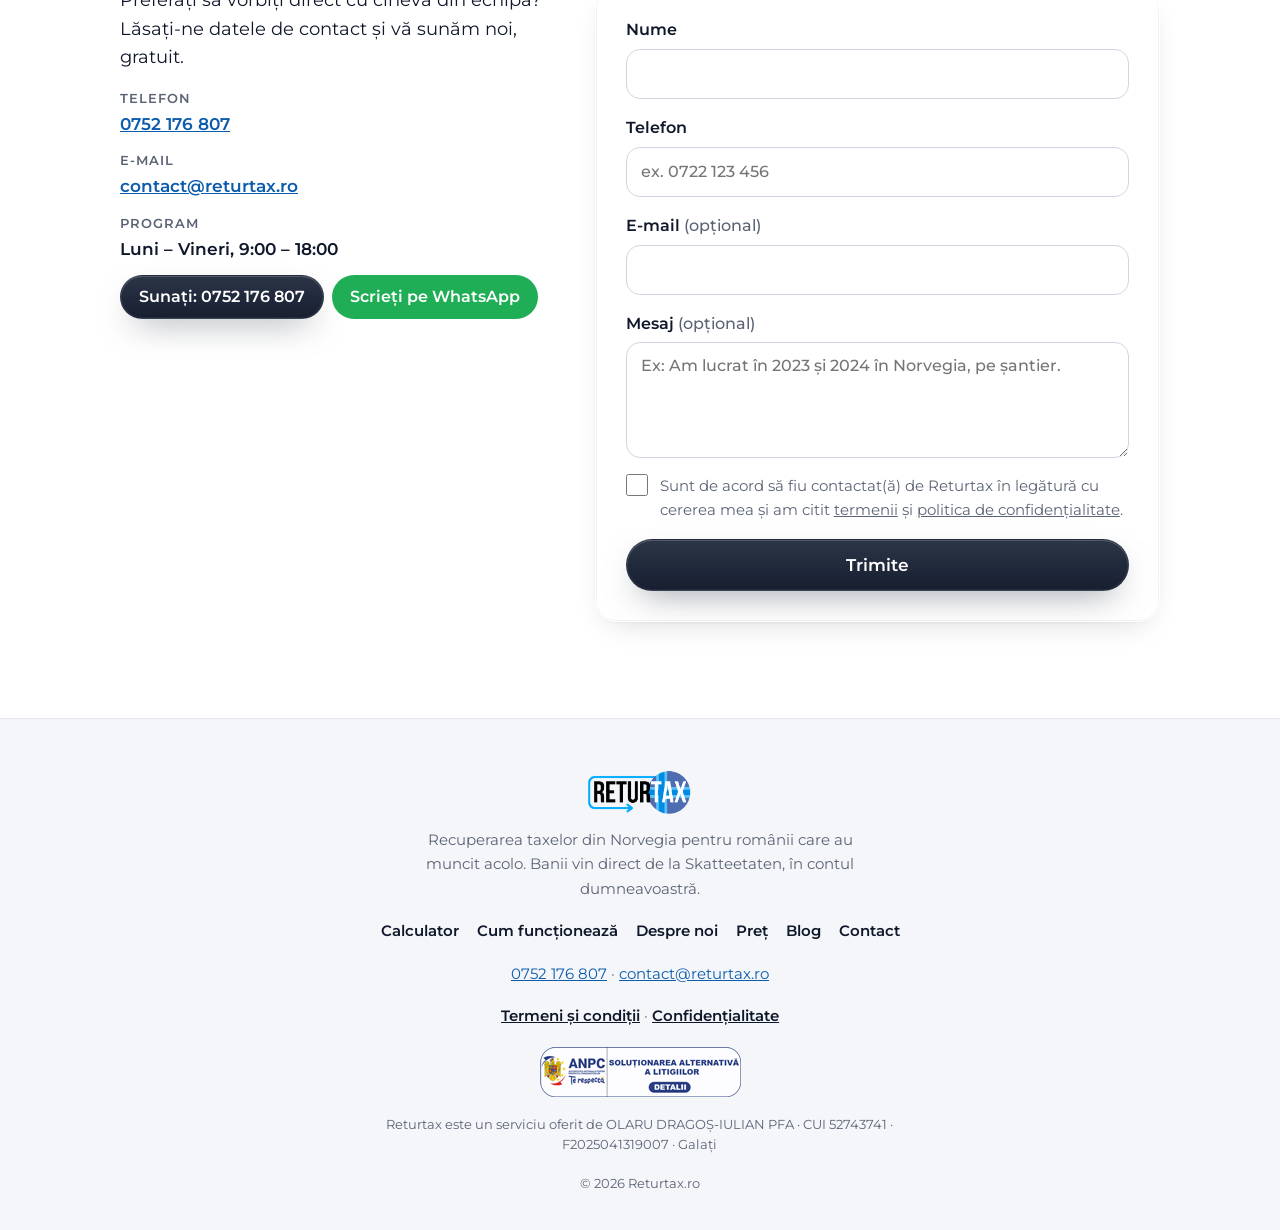
==== commit 4ea5b351: "Pictograma ANPC SAL în subsol; fără coduri CAEN; repară lățimea pe telefon - Textul de acord din for" ====
--- a/index.html
+++ b/index.html
@@ -25,7 +25,7 @@
   <link rel="preconnect" href="https://fonts.googleapis.com">
   <link rel="preconnect" href="https://fonts.gstatic.com" crossorigin>
   <link href="https://fonts.googleapis.com/css2?family=Bebas+Neue&family=Montserrat:wght@400;500;600;700&display=swap" rel="stylesheet">
-  <link rel="stylesheet" href="/css/style.css?v=20261009220207">
+  <link rel="stylesheet" href="/css/style.css?v=20261009221023">
 
   <script type="application/ld+json">
   {
@@ -196,7 +196,7 @@
         </div>
       </form>
 
-      <p class="note">Banii vin <strong>direct de la Skatteetaten</strong>, în contul dumneavoastră<br>Gratuit sub 1.000 € · Peste 1.000 €, doar 100 € fix · <a href="/termeni/">Termeni</a> · <a href="/confidentialitate/">Confidențialitate</a></p>
+      <p class="note">Banii vin <strong>direct de la Skatteetaten</strong>, în contul dumneavoastră<br>Gratuit sub 1.000 € · Peste 1.000 €, doar 100 € fix</p>
     </main>
 
     <a href="#calculator" class="scroll-hint">
@@ -559,7 +559,7 @@
             <label for="cf-message">Mesaj <span class="opt">(opțional)</span></label>
             <textarea id="cf-message" name="message" rows="4" placeholder="Ex: Am lucrat în 2023 și 2024 în Norvegia, pe șantier."></textarea>
           </div>
-          <label class="consent"><input type="checkbox" name="consent" required> Sunt de acord să fiu contactat(ă) de Returtax în legătură cu cererea mea și am citit <a href="/termeni/" target="_blank">termenii</a> și <a href="/confidentialitate/" target="_blank">politica de confidențialitate</a>.</label>
+          <label class="consent"><input type="checkbox" name="consent" required> <span>Sunt de acord să fiu contactat(ă) de Returtax în legătură cu cererea mea și am citit <a href="/termeni/" target="_blank">termenii</a> și <a href="/confidentialitate/" target="_blank">politica de confidențialitate</a>.</span></label>
           <button type="submit" class="btn btn-dark">Trimite</button>
           <p class="form-status" role="status" aria-live="polite"></p>
         </form>
@@ -590,7 +590,7 @@
         <label for="cd-phone">Telefon</label>
         <input id="cd-phone" name="phone" type="tel" autocomplete="tel" inputmode="tel" required placeholder="ex. 0722 123 456">
       </div>
-      <label class="consent"><input type="checkbox" name="consent" required> Sunt de acord să fiu contactat(ă) de Returtax în legătură cu cererea mea și am citit <a href="/termeni/" target="_blank">termenii</a> și <a href="/confidentialitate/" target="_blank">politica de confidențialitate</a>.</label>
+      <label class="consent"><input type="checkbox" name="consent" required> <span>Sunt de acord să fiu contactat(ă) de Returtax în legătură cu cererea mea și am citit <a href="/termeni/" target="_blank">termenii</a> și <a href="/confidentialitate/" target="_blank">politica de confidențialitate</a>.</span></label>
       <button type="submit" class="btn btn-dark">Vreau să fiu sunat</button>
       <p class="form-status" role="status" aria-live="polite"></p>
     </form>
@@ -612,6 +612,7 @@
       </nav>
       <p class="footer-contact"><a href="tel:+40752176807">0752 176 807</a> · <a href="mailto:contact@returtax.ro">contact@returtax.ro</a></p>
       <p class="footer-legal"><a href="/termeni/">Termeni și condiții</a> · <a href="/confidentialitate/">Confidențialitate</a></p>
+      <p class="footer-anpc"><a href="https://reclamatiisal.anpc.ro" target="_blank" rel="noopener nofollow"><img src="/assets/anpc-sal.png" width="201" height="50" alt="ANPC – Soluționarea alternativă a litigiilor" loading="lazy"></a></p>
       <p class="footer-company">Returtax este un serviciu oferit de OLARU DRAGOȘ-IULIAN PFA · CUI 52743741 · F2025041319007 · Galați</p>
       <p class="copy"><a href="/admin/" class="copy-link" rel="nofollow">©</a> <span class="year">2026</span> Returtax.ro</p>
     </div>
@@ -642,7 +643,7 @@
     </svg>
   </template>
 
-  <script src="/js/site.js?v=20261009220207"></script>
-  <script src="/js/chat.js?v=20261009220207"></script>
+  <script src="/js/site.js?v=20261009221023"></script>
+  <script src="/js/chat.js?v=20261009221023"></script>
 </body>
 </html>
--- a/css/style.css
+++ b/css/style.css
@@ -684,7 +684,10 @@
 .copy { font-size: .78rem; }
 .footer-legal a { color: var(--ink); font-weight: 600; }
 .footer-company { max-width: 40em; font-size: .78rem; line-height: 1.5; }
+.footer-anpc { margin: 4px 0; }
+.footer-anpc img { display: inline-block; vertical-align: middle; height: 50px; width: auto; }
 .consent a, .note a { color: inherit; }
+.consent span { min-width: 0; }
 .legal h2 { font-size: 1.2rem; }
 .copy-link { color: inherit; text-decoration: none; cursor: default; } /* intrarea discretă în panoul de admin */
 
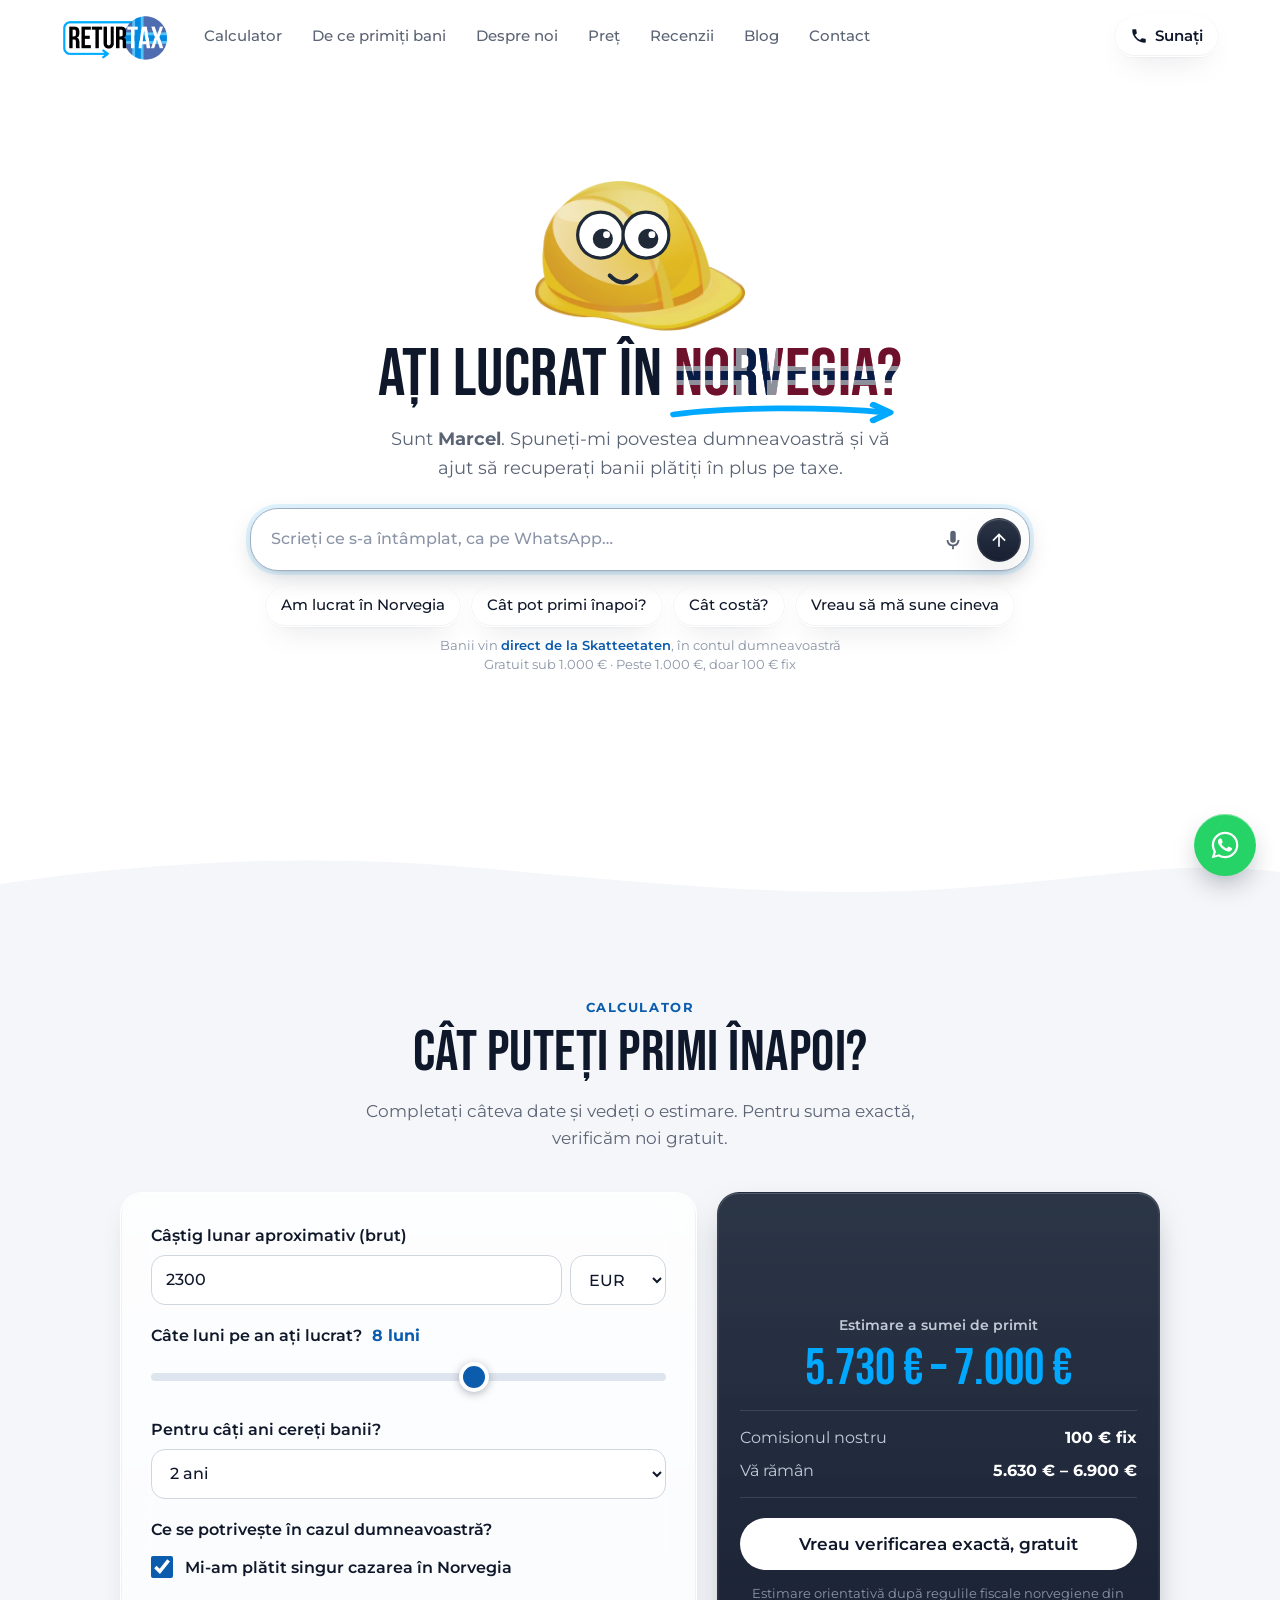
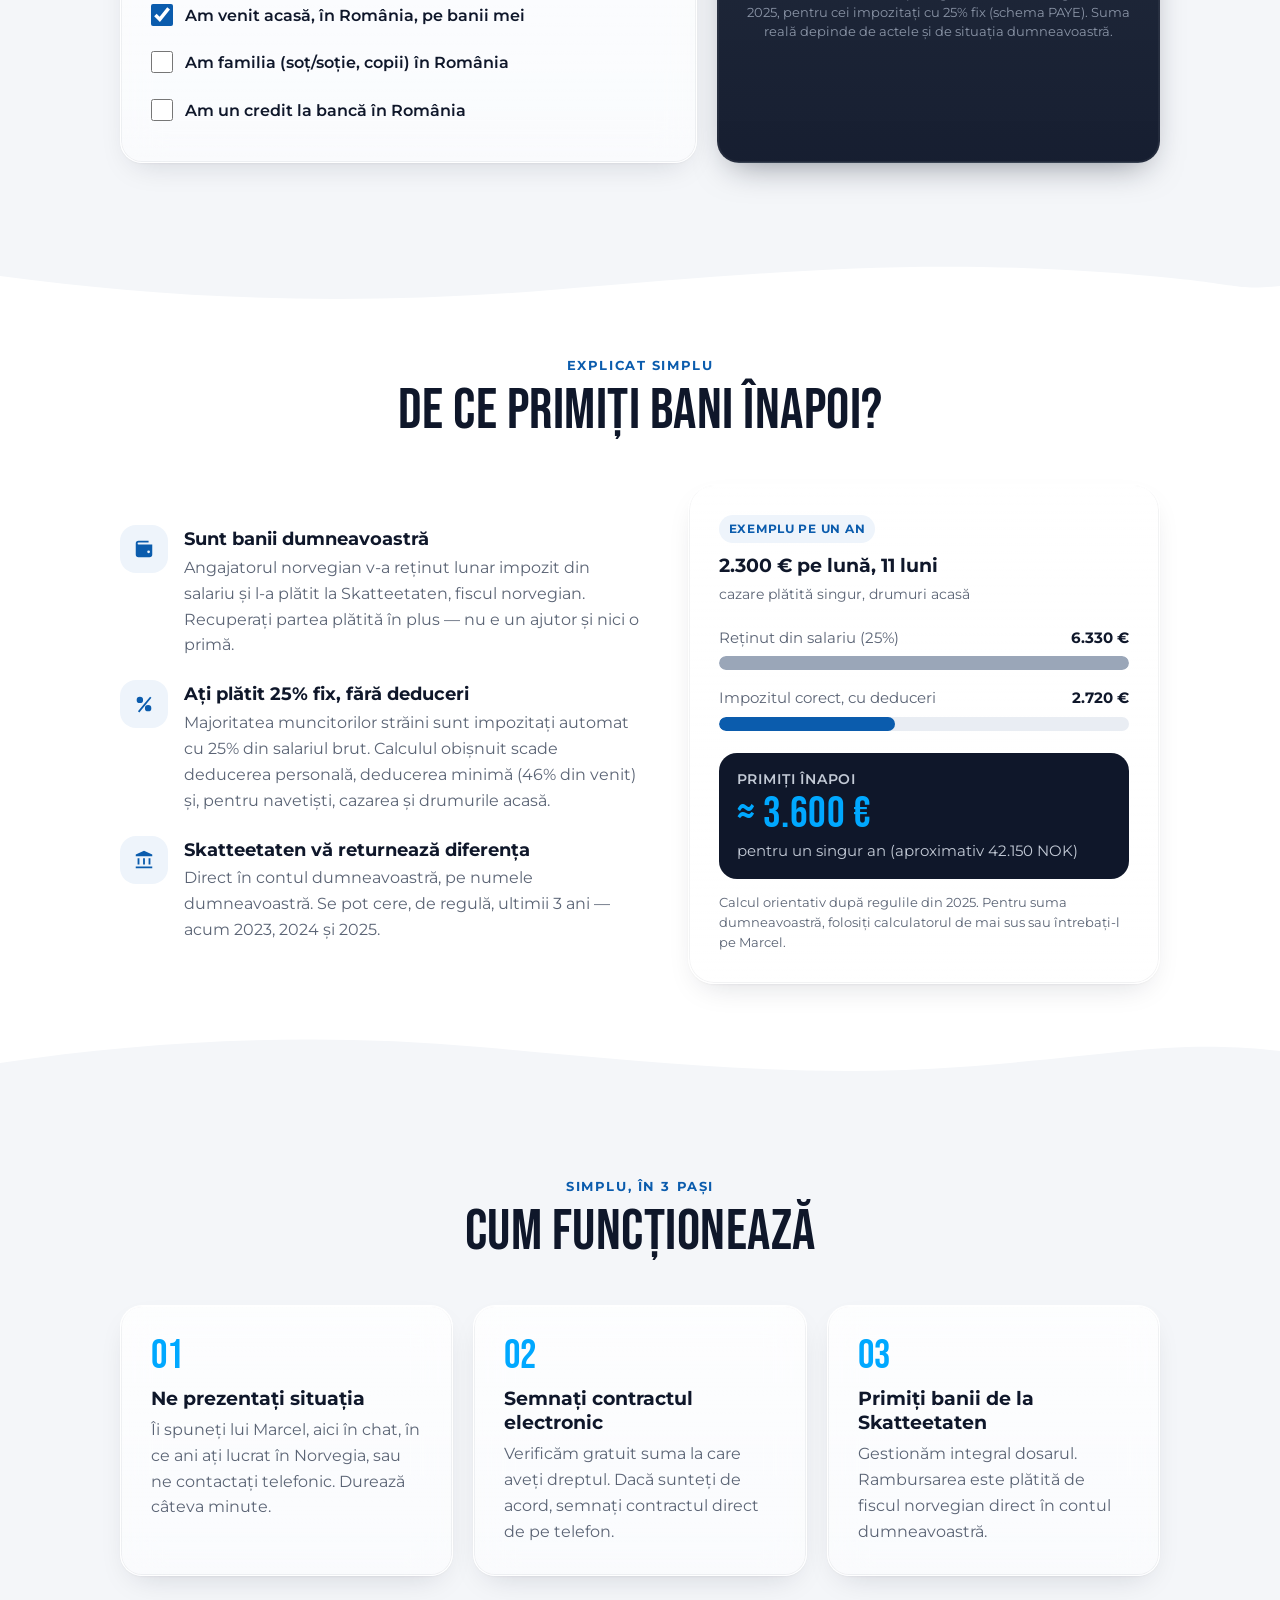
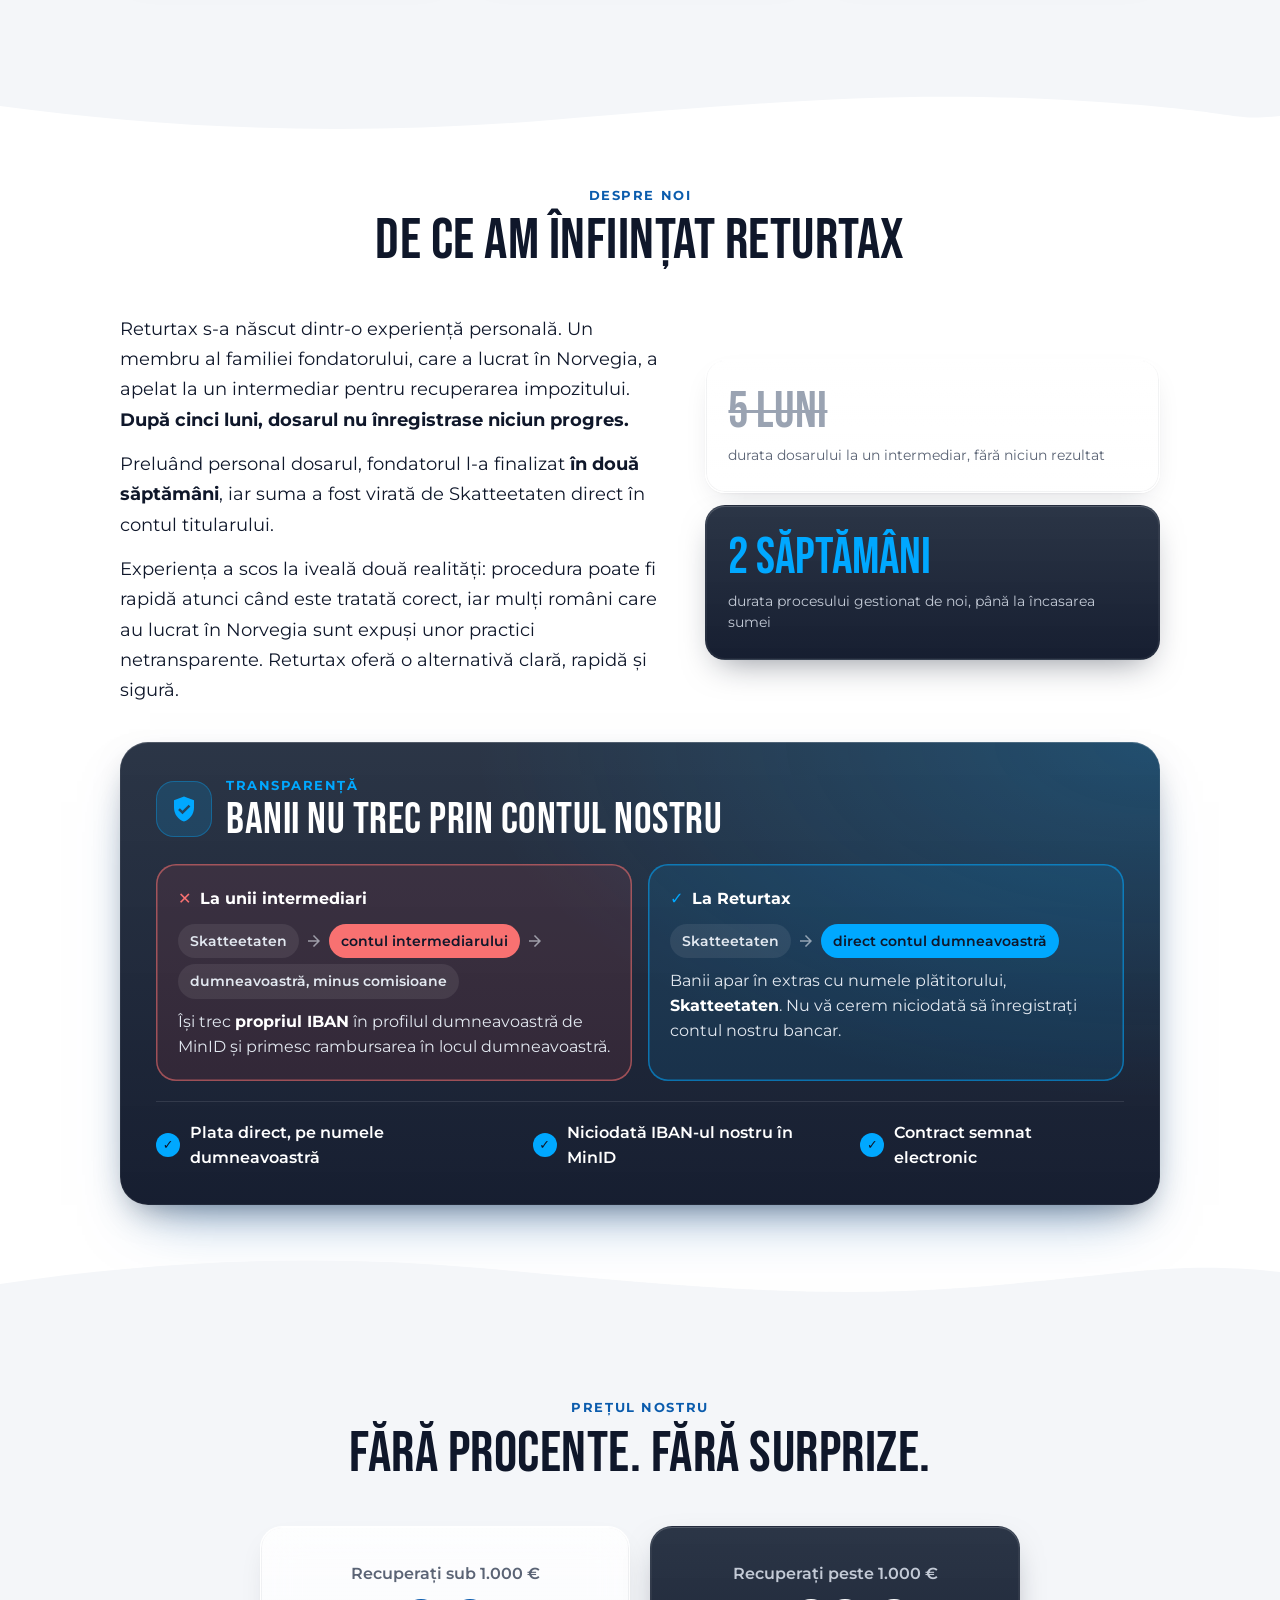
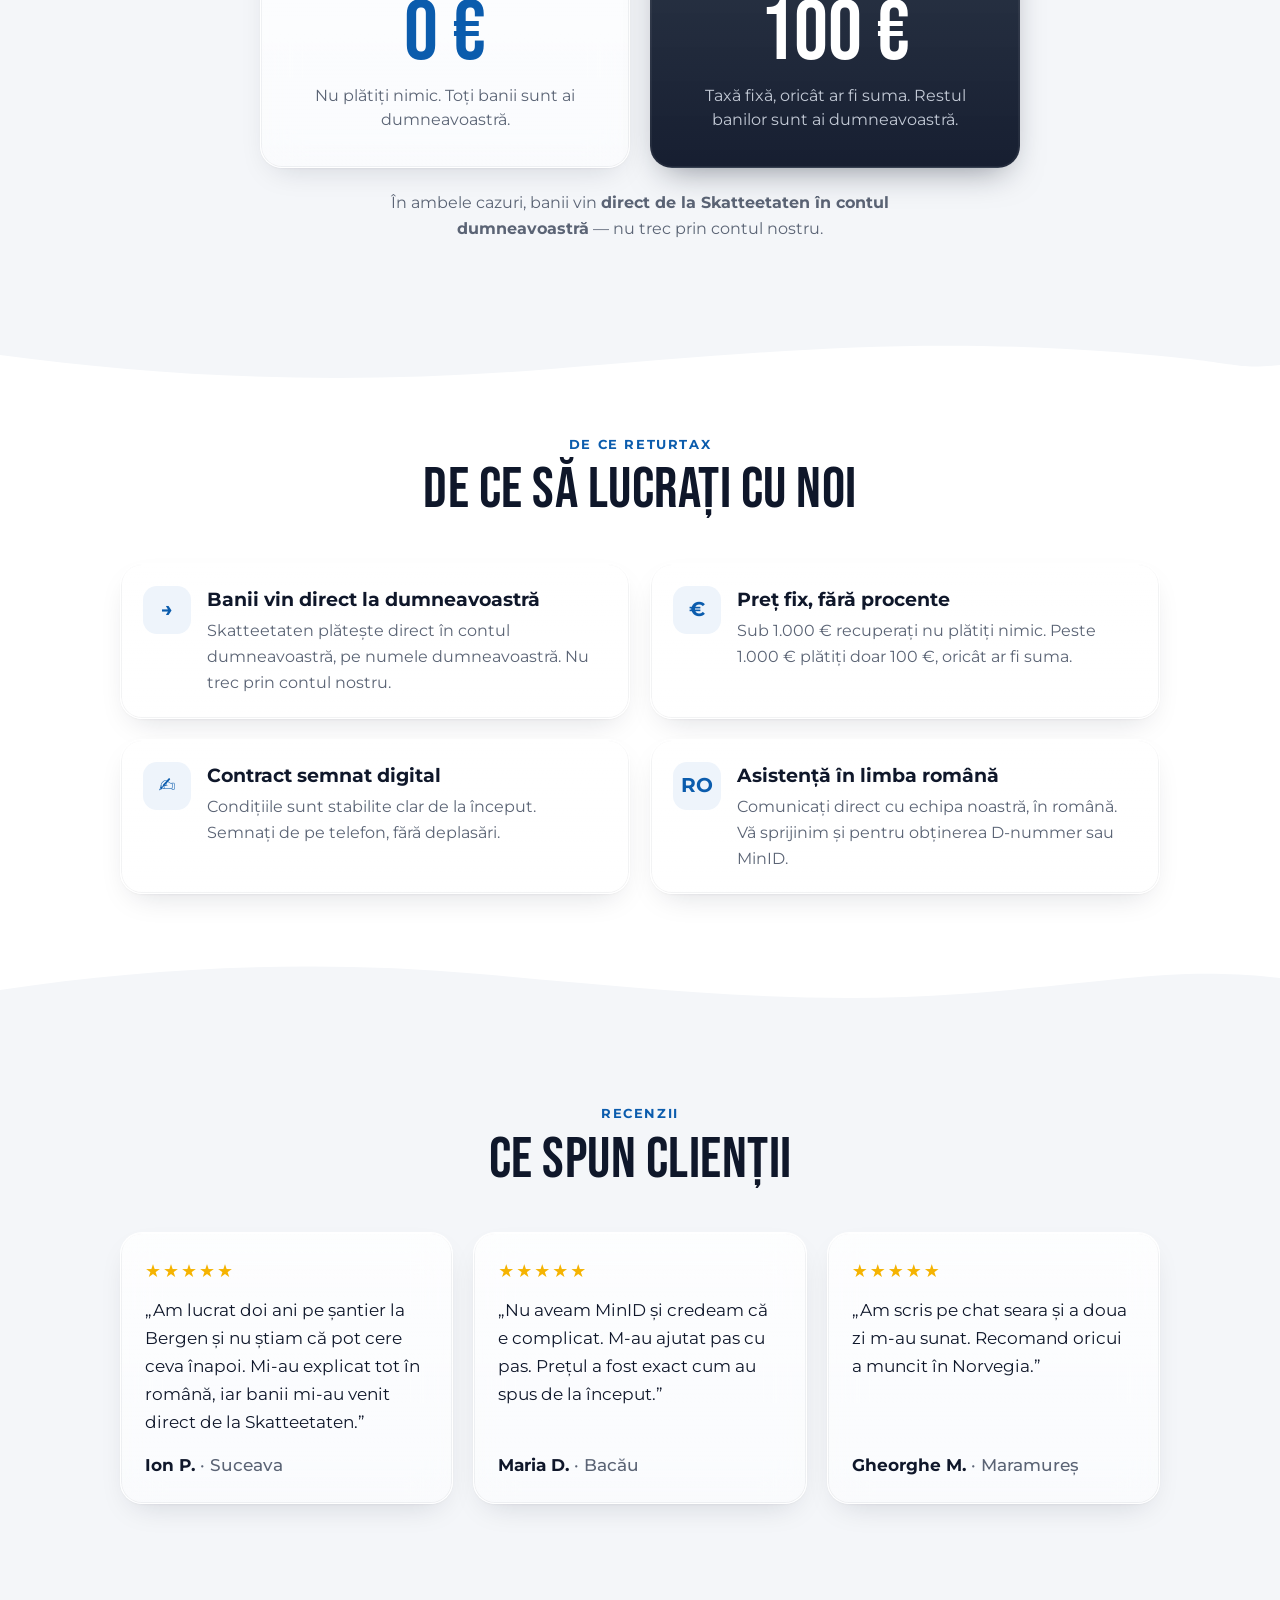
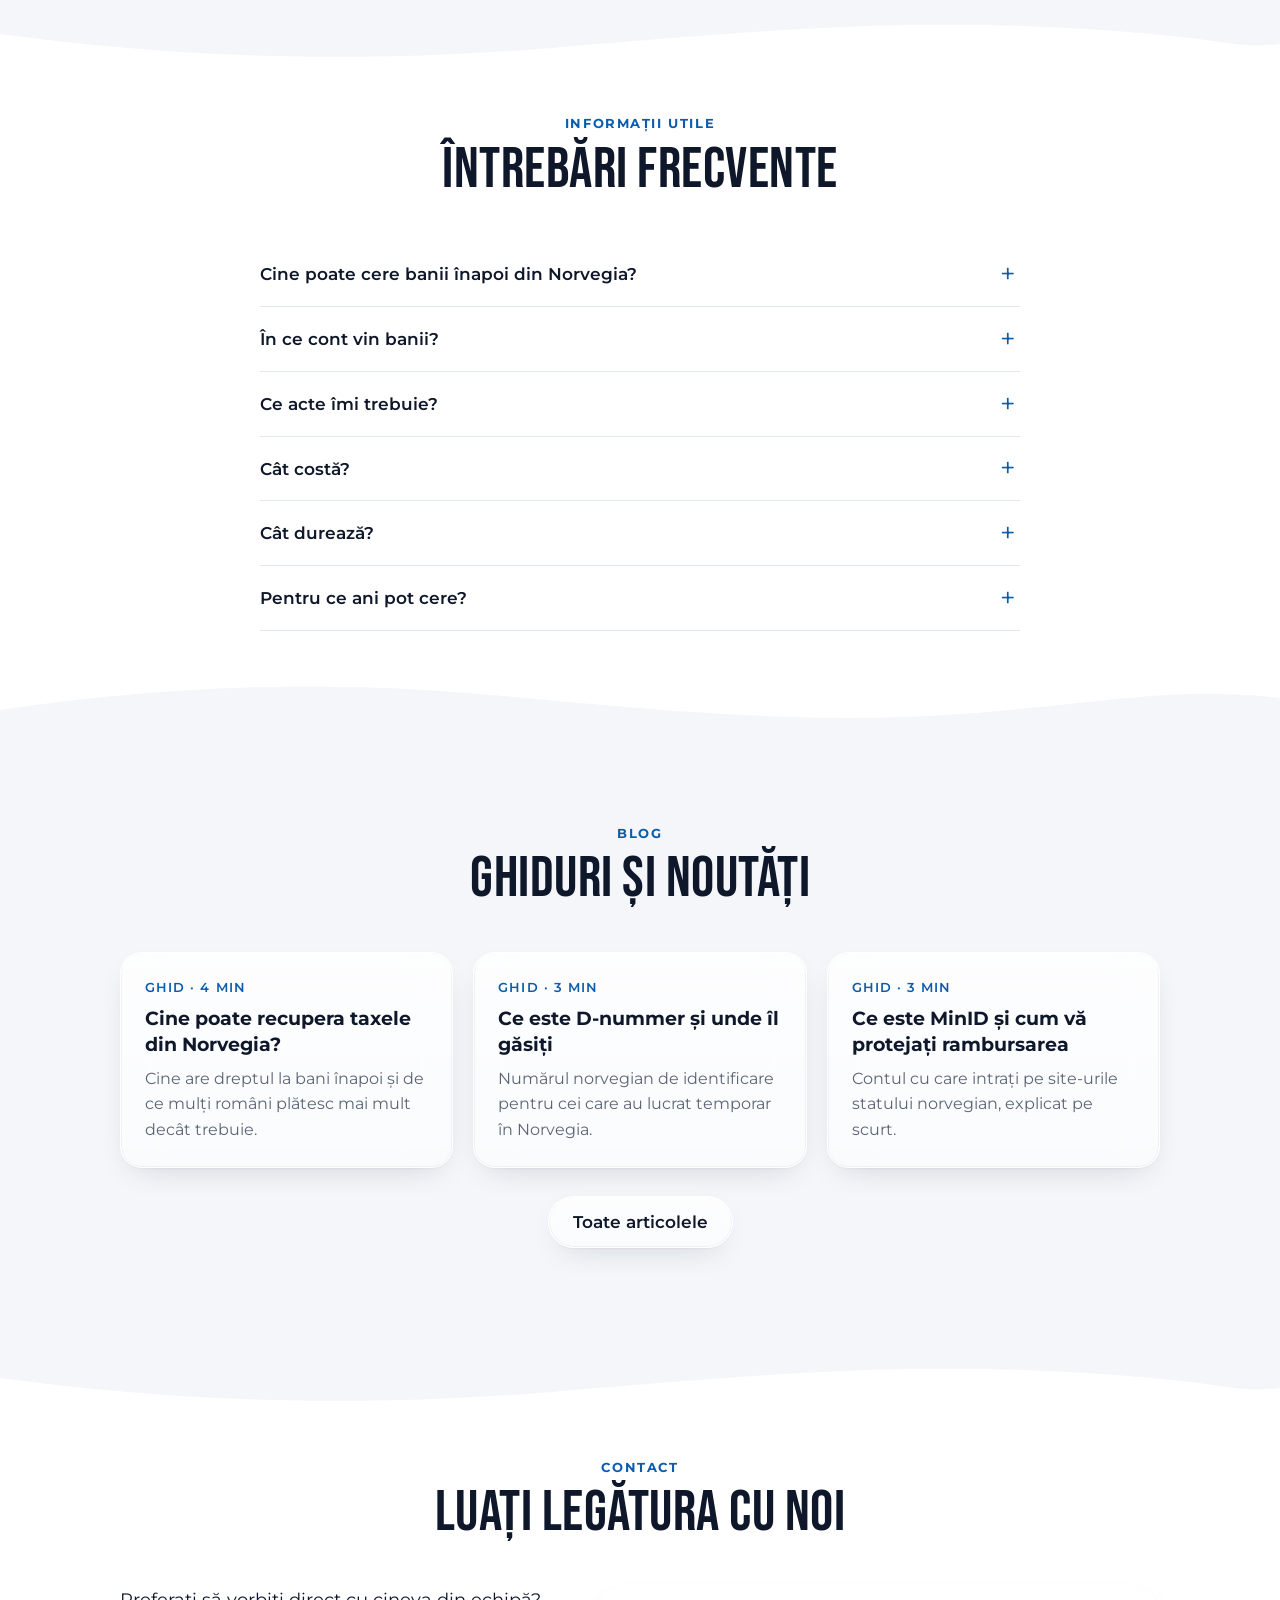
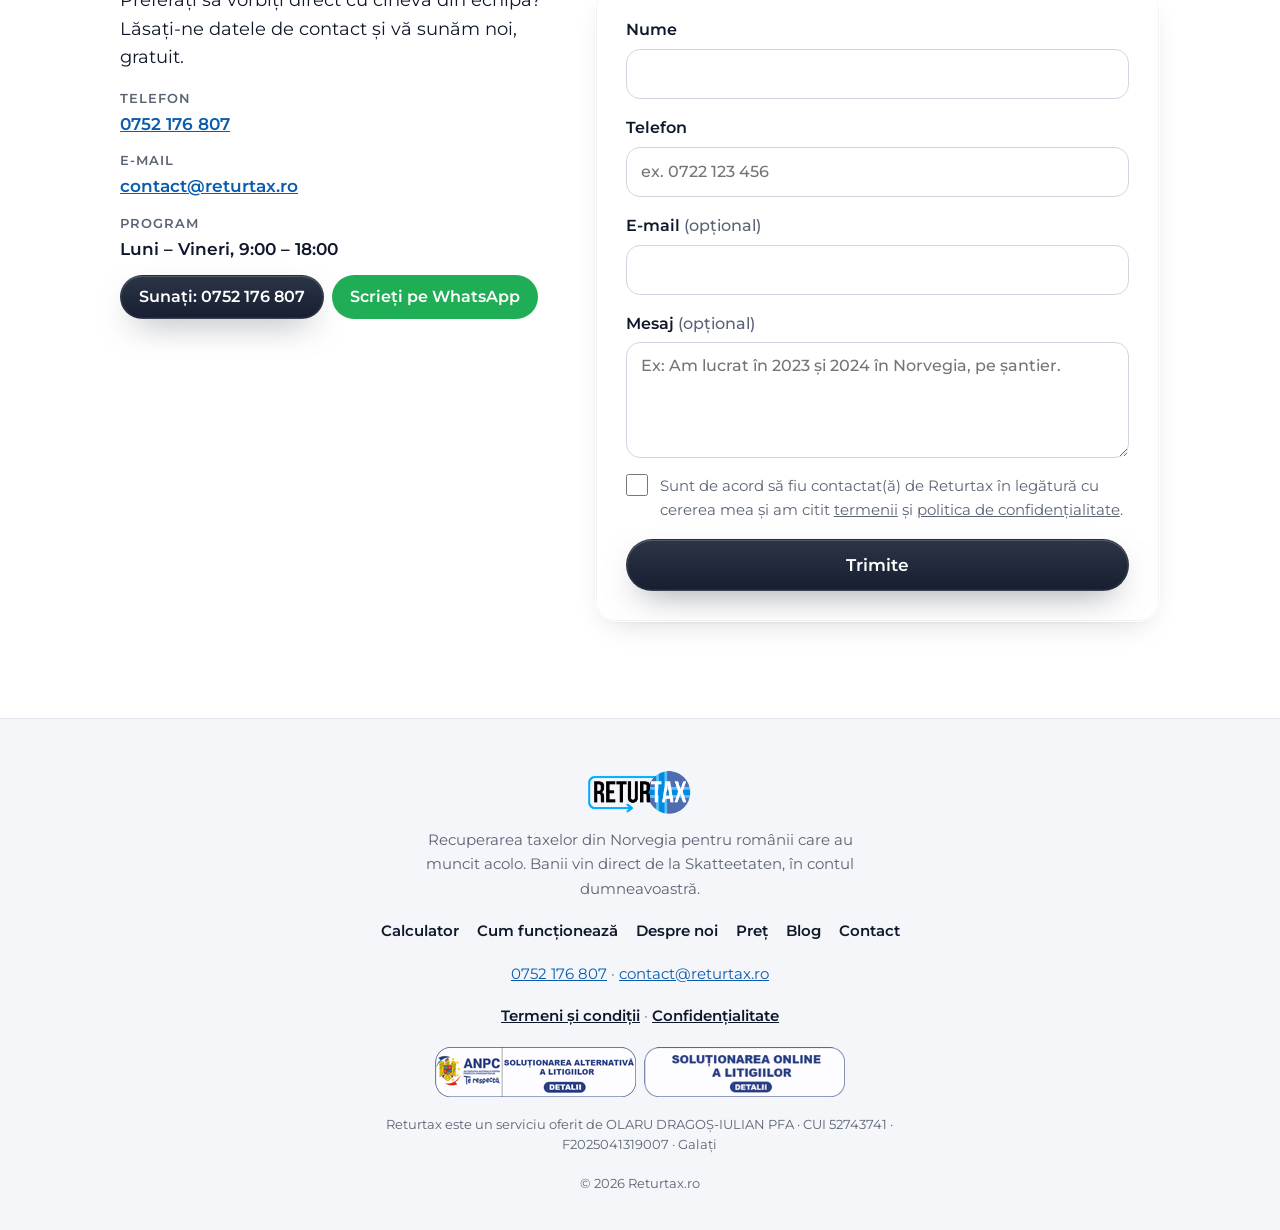
==== commit 2688fcfa: "Pictograma SOL lângă SAL în subsol Imaginea oficială ANPC (din arhiva anpc.ro), cu linkul clasic ec." ====
--- a/index.html
+++ b/index.html
@@ -25,7 +25,7 @@
   <link rel="preconnect" href="https://fonts.googleapis.com">
   <link rel="preconnect" href="https://fonts.gstatic.com" crossorigin>
   <link href="https://fonts.googleapis.com/css2?family=Bebas+Neue&family=Montserrat:wght@400;500;600;700&display=swap" rel="stylesheet">
-  <link rel="stylesheet" href="/css/style.css?v=20261009221023">
+  <link rel="stylesheet" href="/css/style.css?v=20261009221401">
 
   <script type="application/ld+json">
   {
@@ -612,7 +612,7 @@
       </nav>
       <p class="footer-contact"><a href="tel:+40752176807">0752 176 807</a> · <a href="mailto:contact@returtax.ro">contact@returtax.ro</a></p>
       <p class="footer-legal"><a href="/termeni/">Termeni și condiții</a> · <a href="/confidentialitate/">Confidențialitate</a></p>
-      <p class="footer-anpc"><a href="https://reclamatiisal.anpc.ro" target="_blank" rel="noopener nofollow"><img src="/assets/anpc-sal.png" width="201" height="50" alt="ANPC – Soluționarea alternativă a litigiilor" loading="lazy"></a></p>
+      <p class="footer-anpc"><a href="https://reclamatiisal.anpc.ro" target="_blank" rel="noopener nofollow"><img src="/assets/anpc-sal.png" width="201" height="50" alt="ANPC – Soluționarea alternativă a litigiilor" loading="lazy"></a> <a href="https://ec.europa.eu/consumers/odr" target="_blank" rel="noopener nofollow"><img src="/assets/anpc-sol.png" width="202" height="50" alt="Soluționarea online a litigiilor" loading="lazy"></a></p>
       <p class="footer-company">Returtax este un serviciu oferit de OLARU DRAGOȘ-IULIAN PFA · CUI 52743741 · F2025041319007 · Galați</p>
       <p class="copy"><a href="/admin/" class="copy-link" rel="nofollow">©</a> <span class="year">2026</span> Returtax.ro</p>
     </div>
@@ -643,7 +643,7 @@
     </svg>
   </template>
 
-  <script src="/js/site.js?v=20261009221023"></script>
-  <script src="/js/chat.js?v=20261009221023"></script>
+  <script src="/js/site.js?v=20261009221401"></script>
+  <script src="/js/chat.js?v=20261009221401"></script>
 </body>
 </html>
--- a/css/style.css
+++ b/css/style.css
@@ -684,7 +684,7 @@
 .copy { font-size: .78rem; }
 .footer-legal a { color: var(--ink); font-weight: 600; }
 .footer-company { max-width: 40em; font-size: .78rem; line-height: 1.5; }
-.footer-anpc { margin: 4px 0; }
+.footer-anpc { margin: 4px 0; display: flex; flex-wrap: wrap; justify-content: center; gap: 8px; }
 .footer-anpc img { display: inline-block; vertical-align: middle; height: 50px; width: auto; }
 .consent a, .note a { color: inherit; }
 .consent span { min-width: 0; }
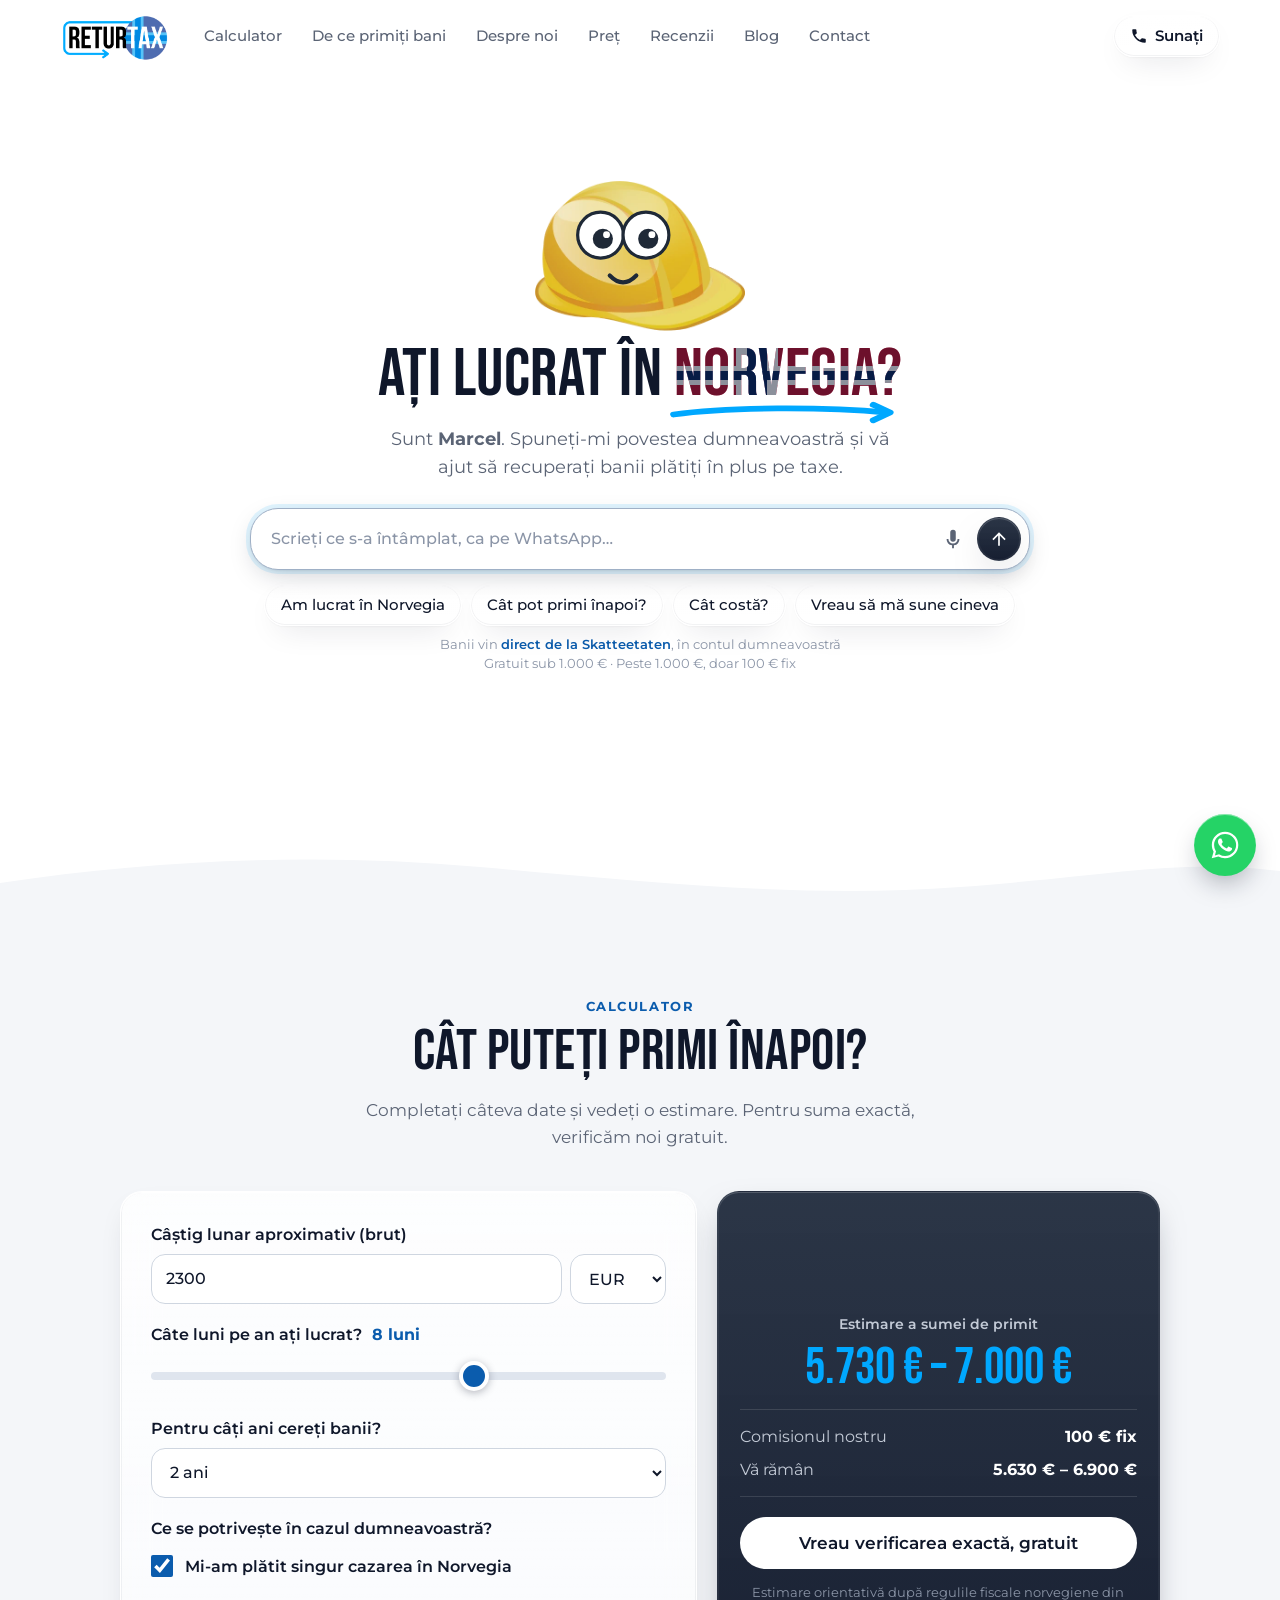
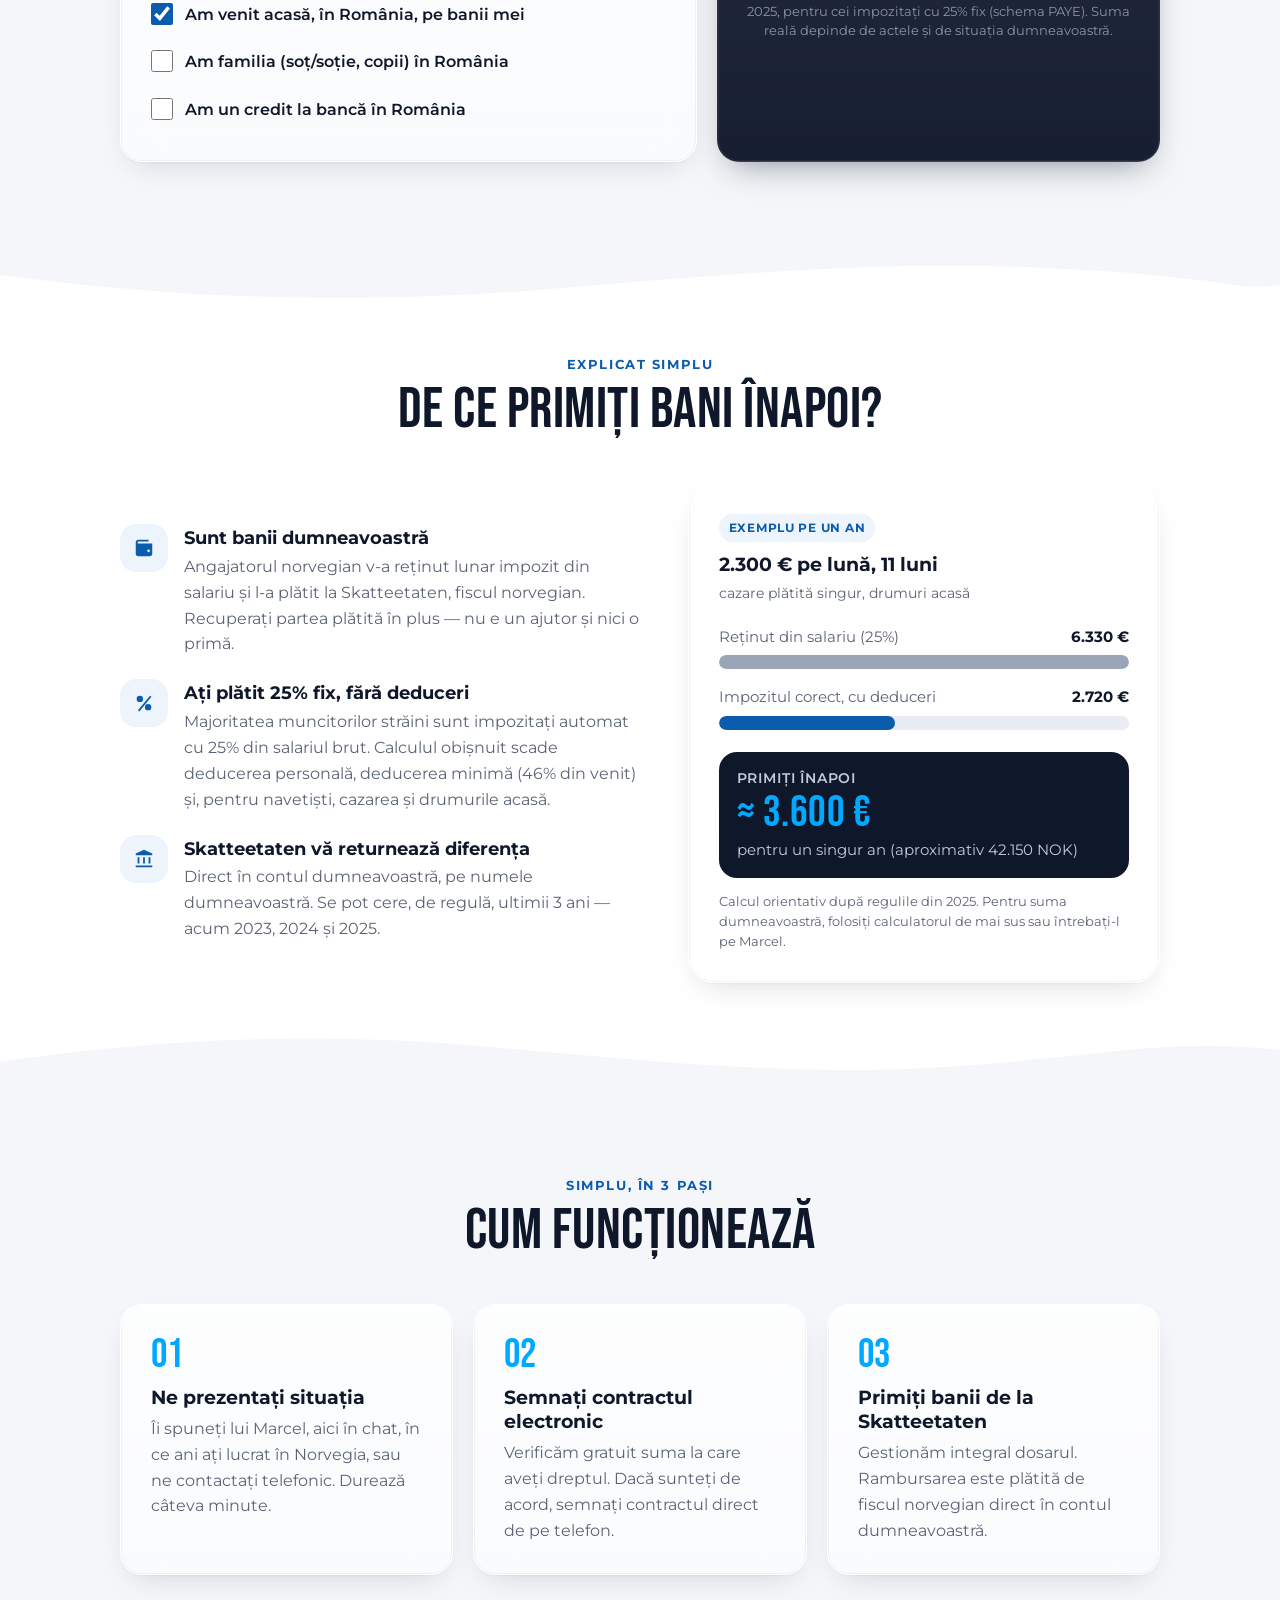
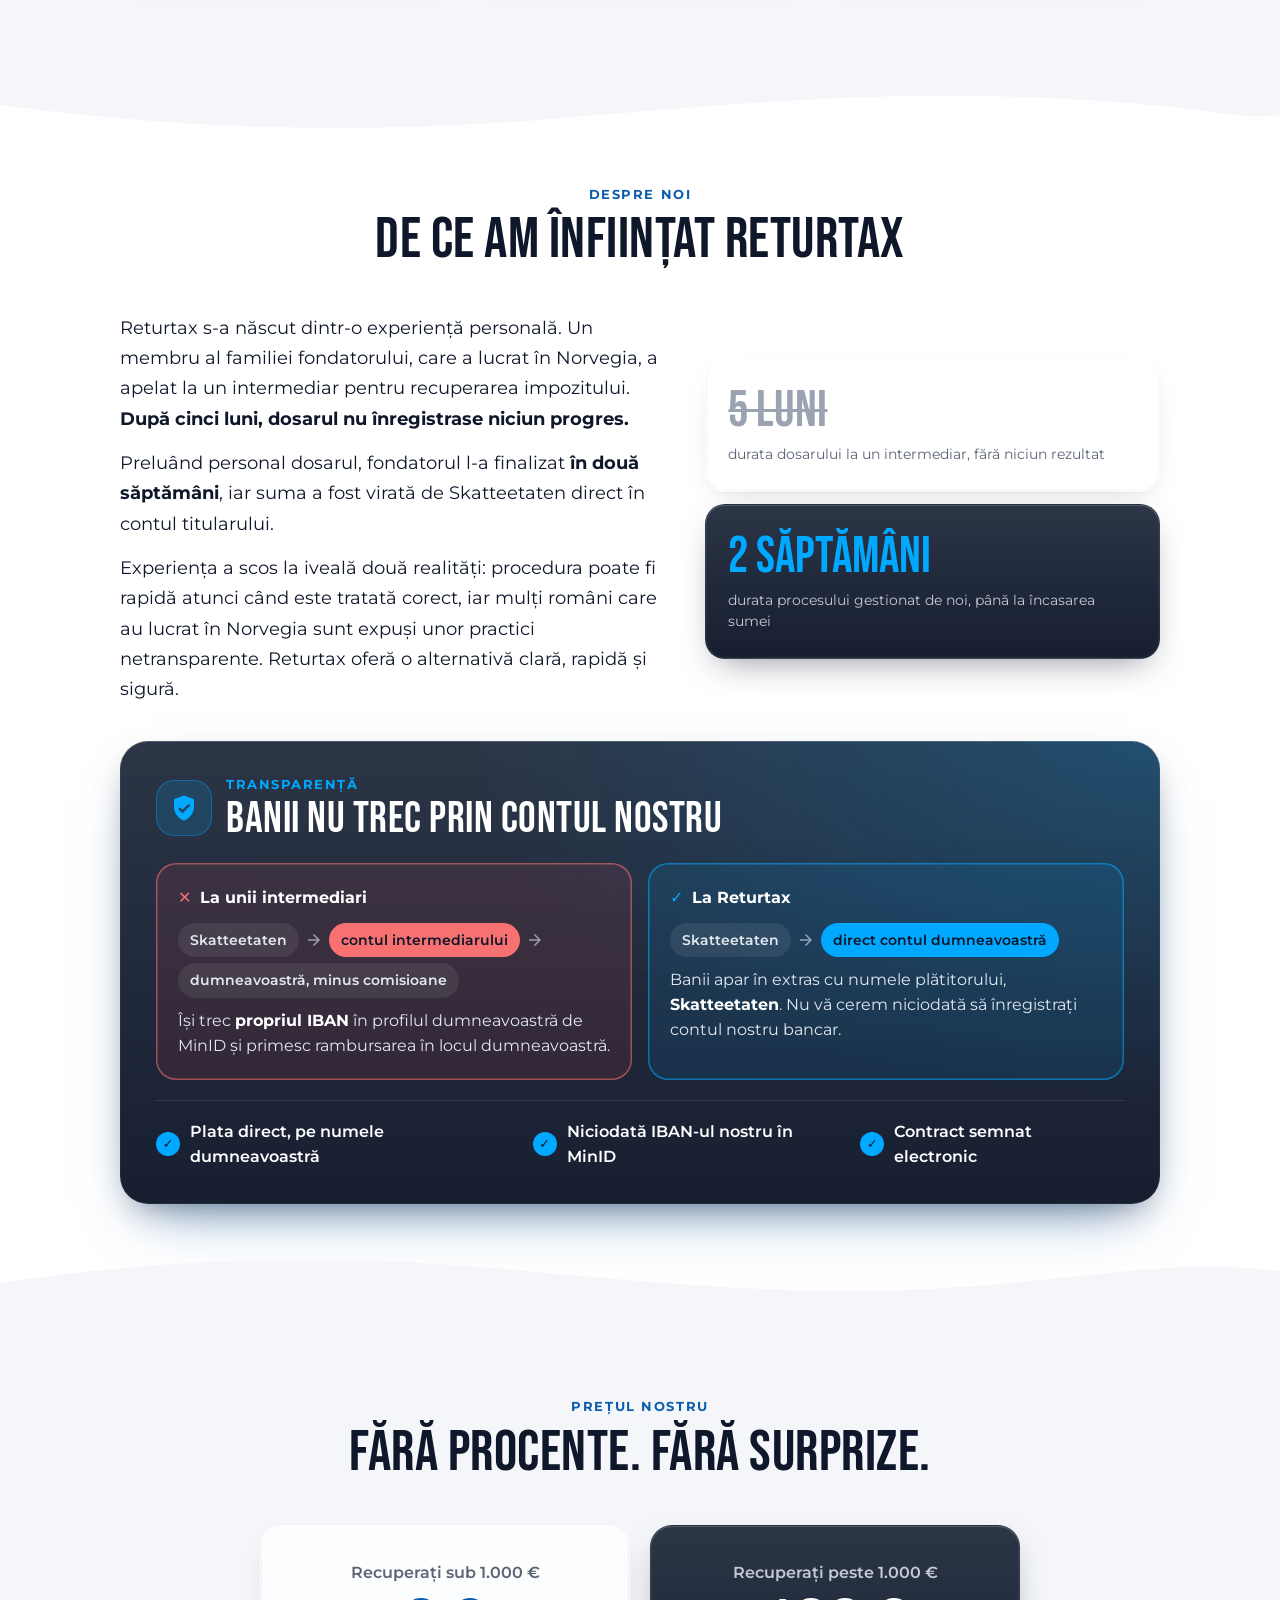
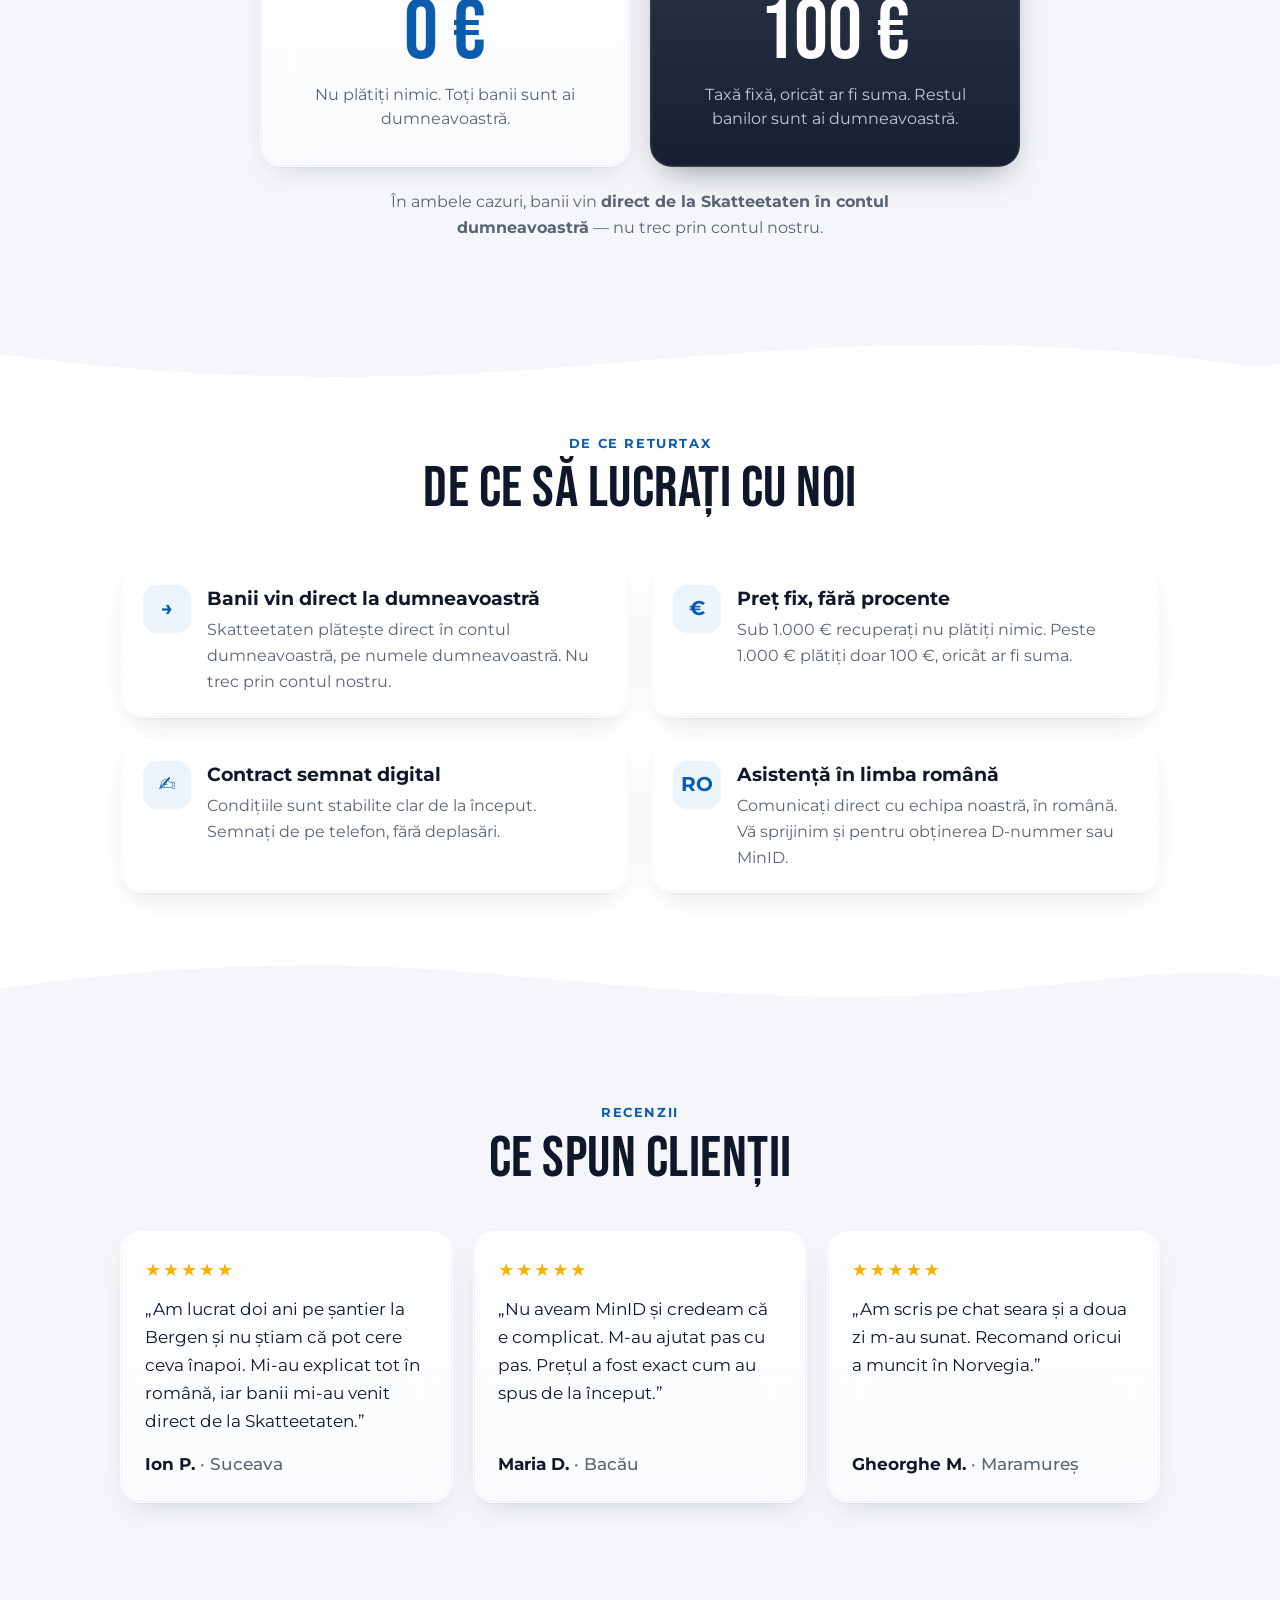
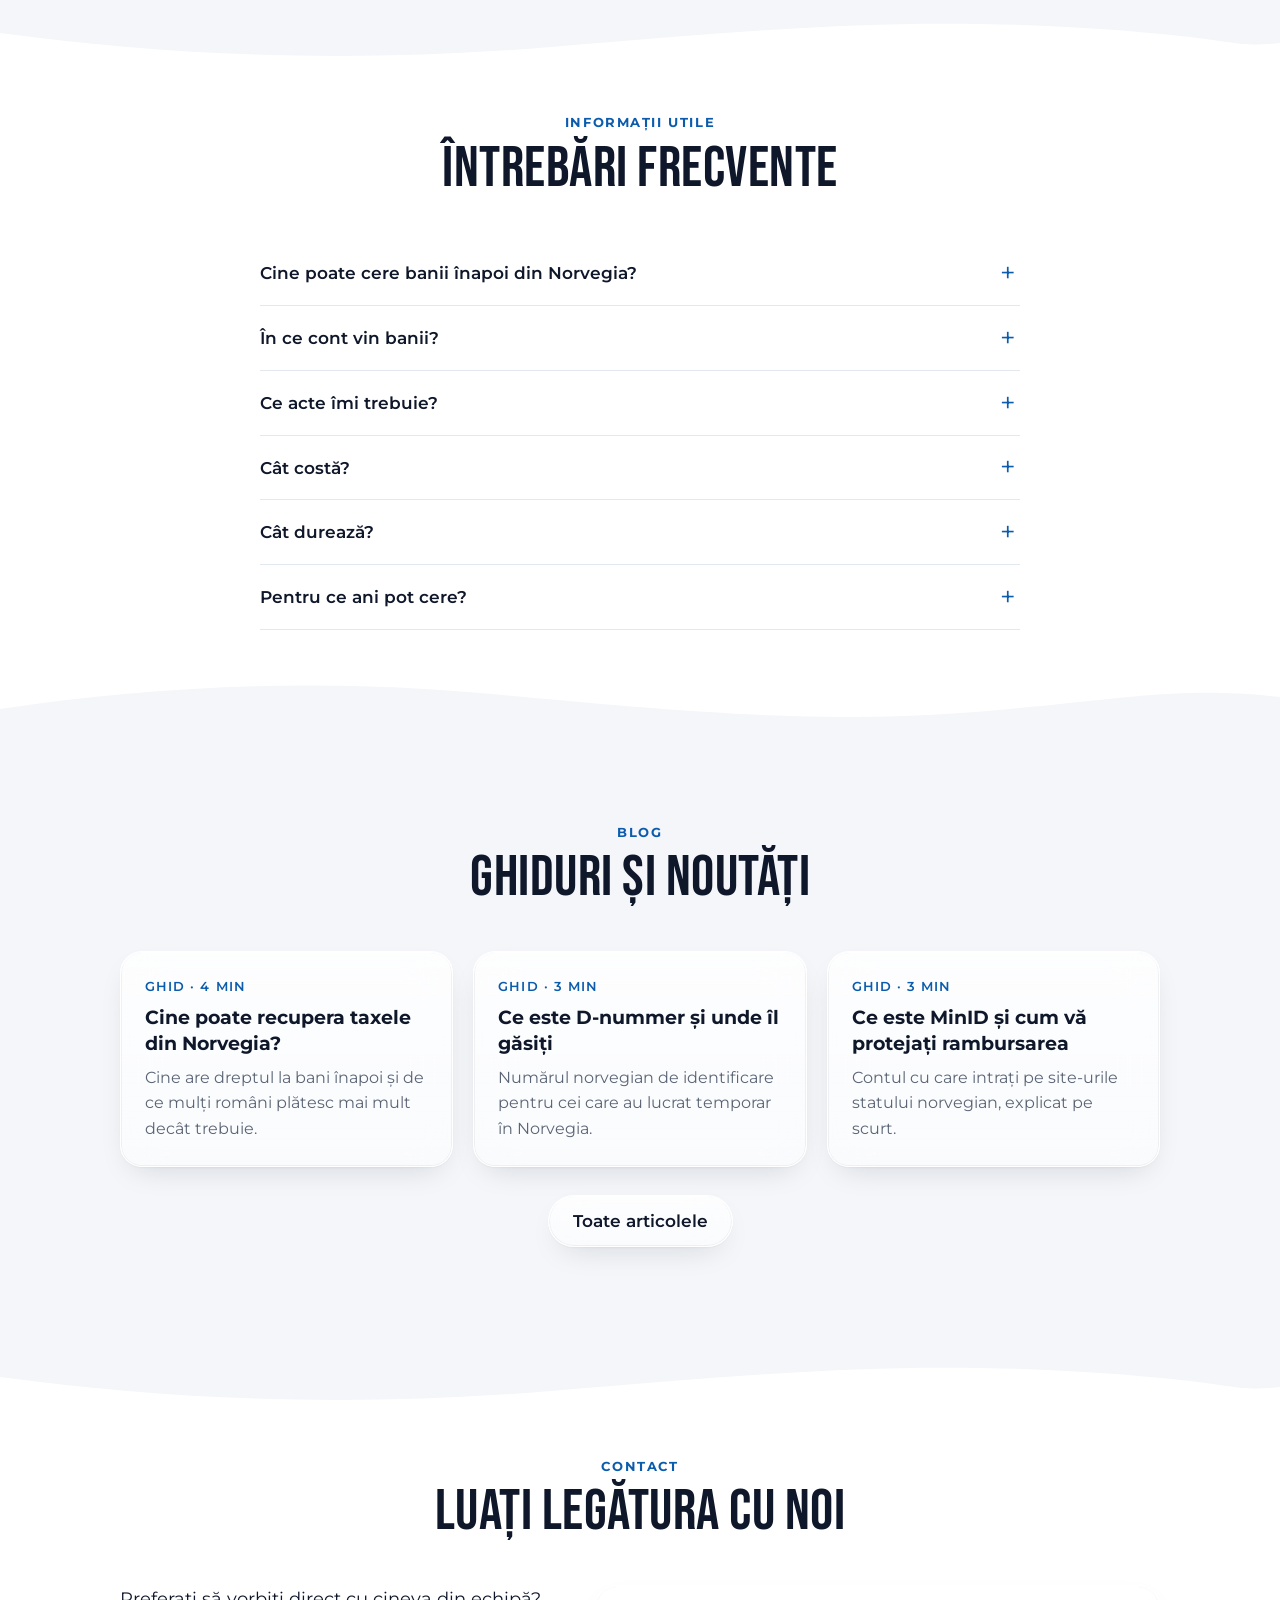
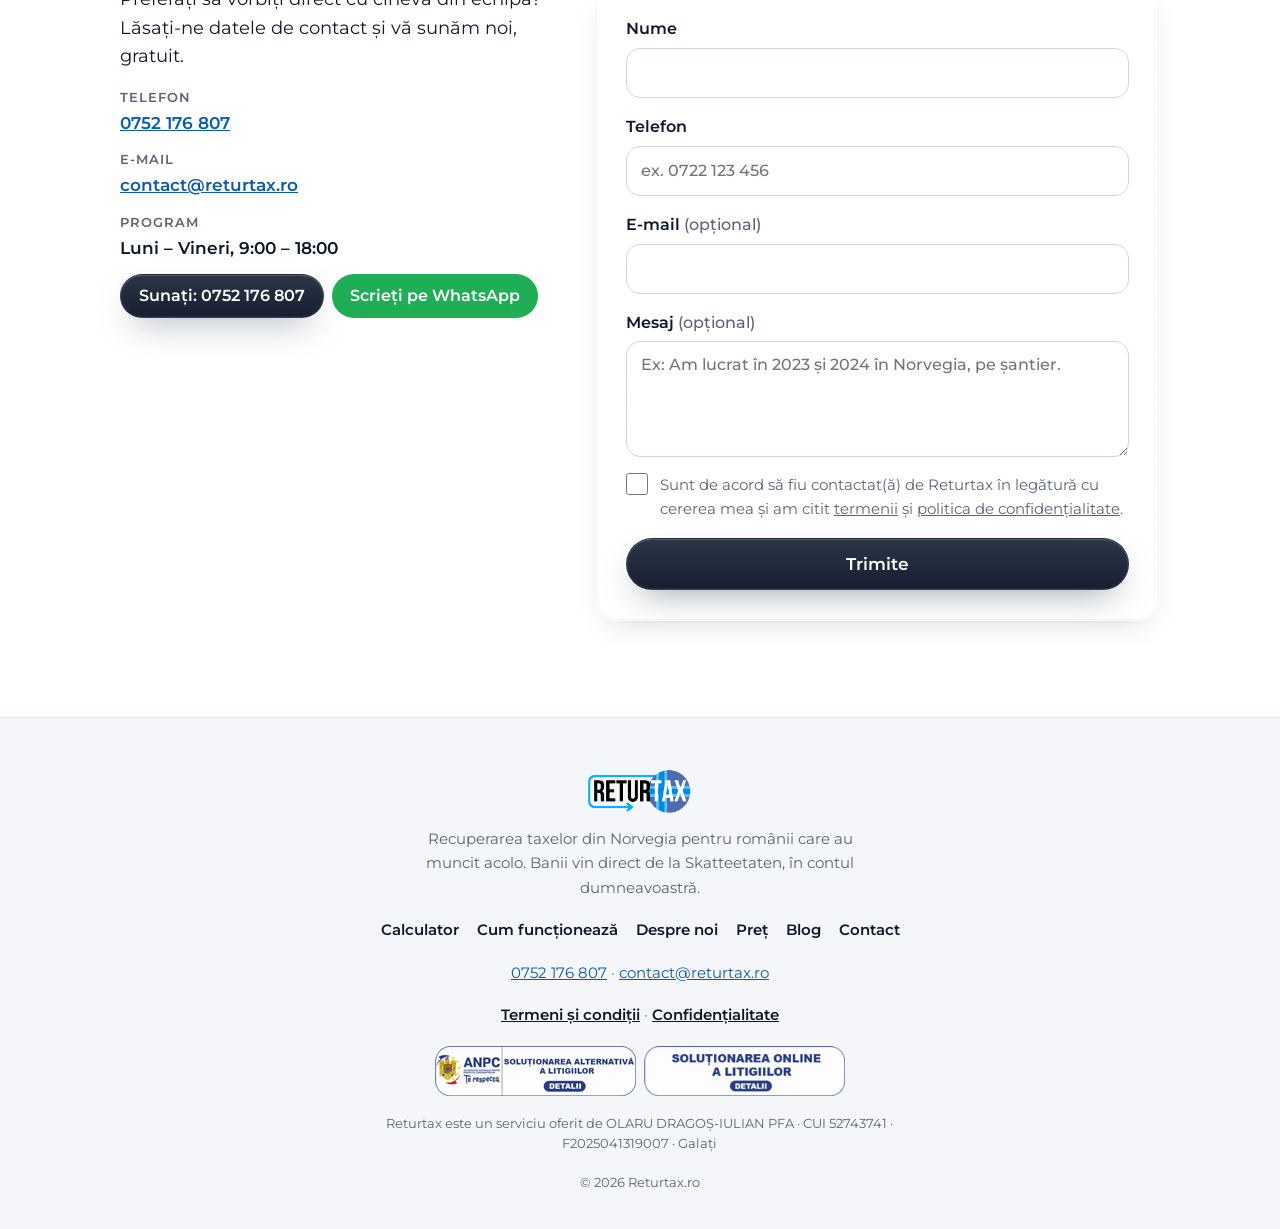
==== commit 896f3219: "Vizitatori în admin (pas cu pas), valul de pe telefon reparat, Meta Pixel pregătit - Admin → Vizitat" ====
--- a/index.html
+++ b/index.html
@@ -25,7 +25,7 @@
   <link rel="preconnect" href="https://fonts.googleapis.com">
   <link rel="preconnect" href="https://fonts.gstatic.com" crossorigin>
   <link href="https://fonts.googleapis.com/css2?family=Bebas+Neue&family=Montserrat:wght@400;500;600;700&display=swap" rel="stylesheet">
-  <link rel="stylesheet" href="/css/style.css?v=20261009221401">
+  <link rel="stylesheet" href="/css/style.css?v=20261010232151">
 
   <script type="application/ld+json">
   {
@@ -414,7 +414,7 @@
       <p class="pricing-note">În ambele cazuri, banii vin <strong>direct de la Skatteetaten în contul dumneavoastră</strong> — nu trec prin contul nostru.</p>
     </section>
 
-    <section class="section" aria-labelledby="why-title">
+    <section id="de-ce-noi" class="section" aria-labelledby="why-title">
       <p class="kicker">De ce Returtax</p>
       <h2 id="why-title">De ce să lucrați cu noi</h2>
       <ul class="perks">
@@ -643,7 +643,7 @@
     </svg>
   </template>
 
-  <script src="/js/site.js?v=20261009221401"></script>
-  <script src="/js/chat.js?v=20261009221401"></script>
+  <script src="/js/site.js?v=20261010232151"></script>
+  <script src="/js/chat.js?v=20261010232151"></script>
 </body>
 </html>
--- a/css/style.css
+++ b/css/style.css
@@ -148,10 +148,13 @@
 /* =========================================================
    ECRANUL 1 — CHAT CU MARCEL
    ========================================================= */
+/* Pe ecranul de start înălțimea e doar un minim, fixat la încărcare (--screen-h, din chat.js):
+   când se deschide tastatura pe telefon, ecranul nu se strânge, deci valul secțiunii următoare
+   nu urcă peste sugestii. */
 .screen {
   position: relative;
-  height: calc(100vh - var(--header-h));
-  height: calc(100dvh - var(--header-h));
+  min-height: calc(100vh - var(--header-h));
+  min-height: var(--screen-h, calc(100svh - var(--header-h)));
   display: flex; flex-direction: column;
 }
 
@@ -160,6 +163,7 @@
   width: calc(100% - 24px); max-width: 780px; margin-inline: auto;
   display: flex; flex-direction: column; justify-content: center;
   padding-bottom: 9vh;
+  padding-bottom: calc(var(--screen-h, 100vh) * .09); /* nu se schimbă când apare tastatura */
 }
 
 .intro { text-align: center; margin-bottom: 20px; }
@@ -213,7 +217,13 @@
 
 /* ---------- Starea „conversație” ---------- */
 body.chatting .app { justify-content: flex-start; padding-bottom: 0; }
-body.chatting .screen { padding-bottom: 48px; } /* valul calculatorului începe aici */
+/* În conversație ecranul are înălțime fixă și se strânge odată cu tastatura, ca rândul de scris să rămână vizibil */
+body.chatting .screen {
+  min-height: 0;
+  height: calc(100vh - var(--header-h));
+  height: calc(100dvh - var(--header-h));
+  padding-bottom: 48px; /* valul calculatorului începe aici */
+}
 body.chatting .intro,
 body.chatting .scroll-hint { display: none; }
 body.chatting .chat-log { display: flex; }
@@ -728,9 +738,24 @@
 .wa-fab:hover { transform: scale(1.06); }
 .wa-fab.open { transform: rotate(-8deg) scale(.96); }
 
-/* Pe telefon, în timpul conversației cu Marcel, butonul ar acoperi „Trimite” */
+/* ---------- Bannerul de acord pentru cookie-uri (apare doar dacă Meta Pixel e configurat în site.js) ---------- */
+.cookie-bar {
+  position: fixed; left: 12px; right: 12px; bottom: max(12px, env(safe-area-inset-bottom)); z-index: 60;
+  max-width: 560px; margin-inline: auto; padding: 16px 18px;
+  display: grid; gap: 12px;
+  background: rgba(255, 255, 255, .96); border: 1px solid var(--line); border-radius: 20px;
+  box-shadow: 0 18px 50px rgba(15, 23, 42, .18);
+  font-size: .88rem; line-height: 1.5;
+}
+.cookie-bar p { margin: 0; }
+.cookie-actions { display: flex; gap: 8px; }
+.cookie-actions .btn { flex: 1 1 0; min-height: 44px; padding: 0 16px; font-size: .9rem; }
+
+/* Pe telefon, în timpul conversației cu Marcel, butonul ar acoperi „Trimite”;
+   iar cât timp omul scrie (tastatura deschisă), ar acoperi sugestiile */
 @media (max-width: 899px) {
-  body.chatting .wa-fab { display: none; }
+  body.chatting .wa-fab,
+  body:has(#chat-input:focus) .wa-fab { display: none; }
 }
 
 /* Fereastra WhatsApp */
